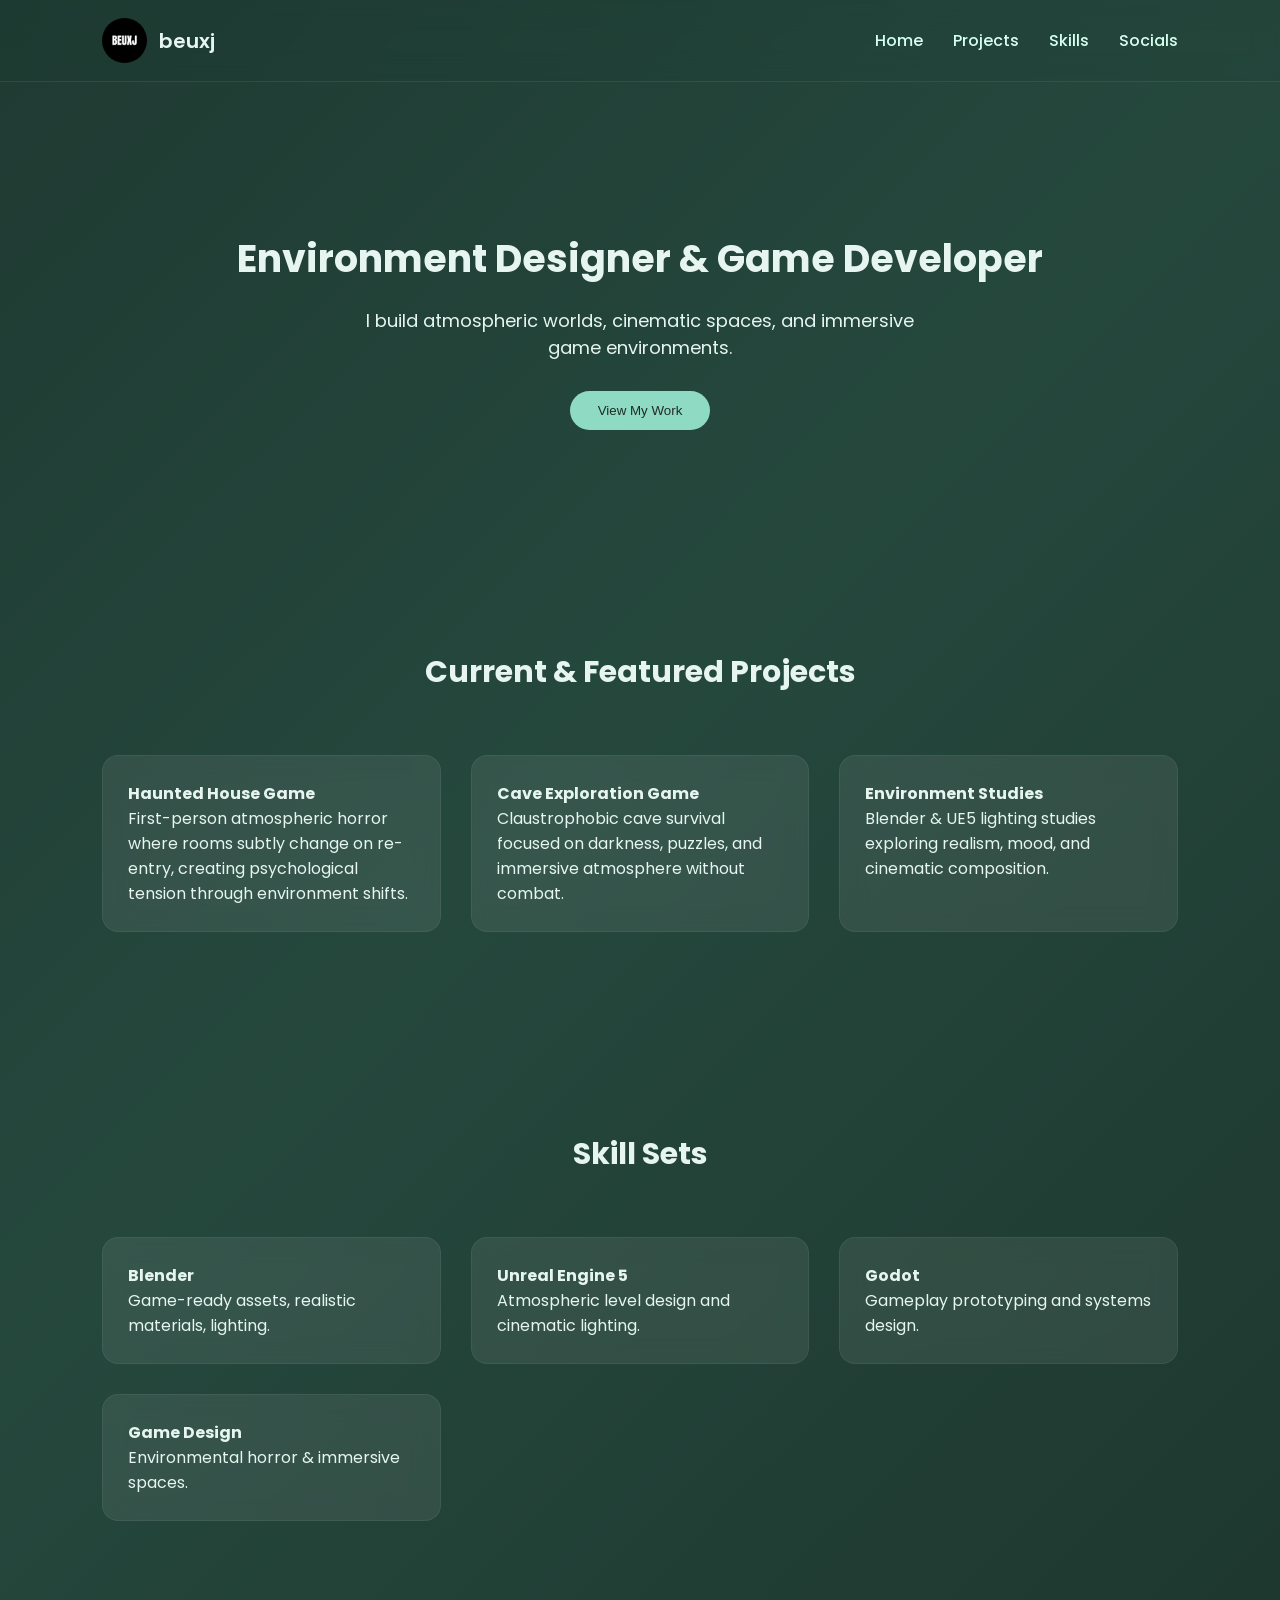
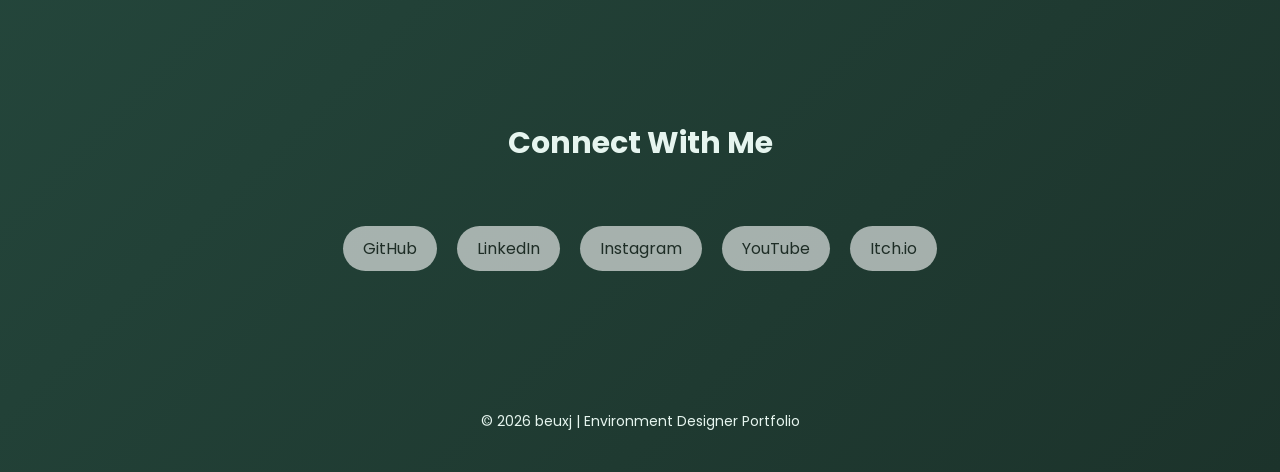
==== index.html @ 35fd32ad "Initial pastel green portfolio" ====
<!DOCTYPE html>
<html lang="en">
<head>
    <meta charset="UTF-8">
    <title>Beuxj | Environment Designer</title>
    <meta name="viewport" content="width=device-width, initial-scale=1.0">

    <!-- Poppins Font -->
    <link href="https://fonts.googleapis.com/css2?family=Poppins:wght@300;400;500;600&display=swap" rel="stylesheet">

    <link rel="stylesheet" href="style.css">
</head>
<body>

<!-- NAVBAR -->
<nav>
    <div class="logo-container">
        <img src="assets\logo\BEUXJ.png" alt="beuxj logo">
        <span class="brand-name">beuxj</span>
    </div>

    <ul>
        <li><a href="#home">Home</a></li>
        <li><a href="#projects">Projects</a></li>
        <li><a href="#skills">Skills</a></li>
        <li><a href="#socials">Socials</a></li>
    </ul>
</nav>

<!-- HERO -->
<section id="home" class="hero">
    <h2>Environment Designer & Game Developer</h2>
    <p>I build atmospheric worlds, cinematic spaces, and immersive game environments.</p>
    <button onclick="scrollToSection('projects')">View My Work</button>
</section>

<!-- PROJECTS -->
<section id="projects" class="projects">
    <h3>Current & Featured Projects</h3>

    <div class="project-grid">
        <div class="project-card">
            <h4>Haunted House Game</h4>
            <p>
                First-person atmospheric horror where rooms subtly change on re-entry,
                creating psychological tension through environment shifts.
            </p>
        </div>

        <div class="project-card">
            <h4>Cave Exploration Game</h4>
            <p>
                Claustrophobic cave survival focused on darkness, puzzles,
                and immersive atmosphere without combat.
            </p>
        </div>

        <div class="project-card">
            <h4>Environment Studies</h4>
            <p>
                Blender & UE5 lighting studies exploring realism,
                mood, and cinematic composition.
            </p>
        </div>
    </div>
</section>

<!-- SKILLS -->
<section id="skills" class="skills">
    <h3>Skill Sets</h3>

    <div class="skill-grid">
        <div class="skill-card">
            <h4>Blender</h4>
            <p>Game-ready assets, realistic materials, lighting.</p>
        </div>

        <div class="skill-card">
            <h4>Unreal Engine 5</h4>
            <p>Atmospheric level design and cinematic lighting.</p>
        </div>

        <div class="skill-card">
            <h4>Godot</h4>
            <p>Gameplay prototyping and systems design.</p>
        </div>

        <div class="skill-card">
            <h4>Game Design</h4>
            <p>Environmental horror & immersive spaces.</p>
        </div>
    </div>
</section>

<!-- SOCIALS -->
<section id="socials" class="social-links">
    <h3>Connect With Me</h3>

    <div class="socials">
        <a href="https://github.com/Beuxj" target="_blank">GitHub</a>
        <a href="https://www.linkedin.com/in/ritvik-paul-022bb6386/" target="_blank">LinkedIn</a>
        <a href="https://www.instagram.com/beuxj.dev" target="_blank">Instagram</a>
        <a href="https://www.youtube.com/@Beuxjcreates" target="_blank">YouTube</a>
        <a href="https://beuxj.itch.io/" target="_blank">Itch.io</a>
    </div>
</section>

<footer>
    © 2026 beuxj | Environment Designer Portfolio
</footer>

<script src="script.js"></script>
</body>
</html>
---- style.css ----
* {
    margin: 0;
    padding: 0;
    box-sizing: border-box;
}

html {
    scroll-behavior: smooth;
}

body {
    font-family: 'Poppins', sans-serif;

    /* Dark pastel green gradient */
    background: linear-gradient(
        135deg,
        #1f3a32 0%,
        #25483d 40%,
        #1c332b 100%
    );

    color: #e6f5ef;
    padding-top: 90px;
}

/* NAVBAR */

nav {
    position: fixed;
    top: 0;
    width: 100%;
    padding: 18px 8%;
    display: flex;
    justify-content: space-between;
    align-items: center;

    background: rgba(25, 60, 50, 0.1);
    backdrop-filter: blur(14px);
    border-bottom: 1px solid rgba(255, 255, 255, 0.08);
}

.logo-container {
    display: flex;
    align-items: center;
    gap: 12px;
}

.logo-container img {
    width: 45px;
    height: 45px;
    border-radius: 50%;
    object-fit: cover;
}

.brand-name {
    font-size: 20px;
    font-weight: 600;
}

nav ul {
    display: flex;
    gap: 30px;
    list-style: none;
}

nav ul li a {
    text-decoration: none;
    color: #d6fff0;
    font-weight: 500;
    transition: 0.3s ease;
}

nav ul li a:hover {
    color: #ffffff;
}

/* HERO */

.hero {
    text-align: center;
    padding: 140px 8% 120px;
}

.hero h2 {
    font-size: 38px;
    margin-bottom: 20px;
}

.hero p {
    max-width: 600px;
    margin: auto;
    font-size: 18px;
    margin-bottom: 30px;
}

.hero button {
    padding: 12px 28px;
    border-radius: 30px;
    border: none;
    background: #8fdac2;
    color: #1e2d26;
    font-weight: 500;
    cursor: pointer;
    transition: 0.3s;
}

.hero button:hover {
    background: #6fcbb0;
}

/* SECTION BASE */

section {
    padding: 100px 8%;
}

section h3 {
    text-align: center;
    margin-bottom: 60px;
    font-size: 30px;
}

/* CARDS */

.project-grid,
.skill-grid {
    display: grid;
    grid-template-columns: repeat(auto-fit, minmax(250px, 1fr));
    gap: 30px;
}

.project-card,
.skill-card {
    background: rgba(255, 255, 255, 0.08);
    padding: 25px;
    border-radius: 16px;
    backdrop-filter: blur(12px);
    transition: 0.3s ease;
    border: 1px solid rgba(255, 255, 255, 0.06);
}

.project-card:hover,
.skill-card:hover {
    transform: translateY(-6px);
    background: rgba(255, 255, 255, 0.12);
}

/* SOCIALS */

.social-links {
    text-align: center;
}

.socials {
    display: flex;
    justify-content: center;
    gap: 20px;
    flex-wrap: wrap;
}

.socials a {
    text-decoration: none;
    padding: 10px 20px;
    border-radius: 30px;
    background: rgba(255, 255, 255, 0.6);
    color: #1e2d26;
    transition: 0.3s;
}

.socials a:hover {
    background: #8fdac2;
}

/* FOOTER */

footer {
    text-align: center;
    padding: 40px;
    font-size: 14px;
}
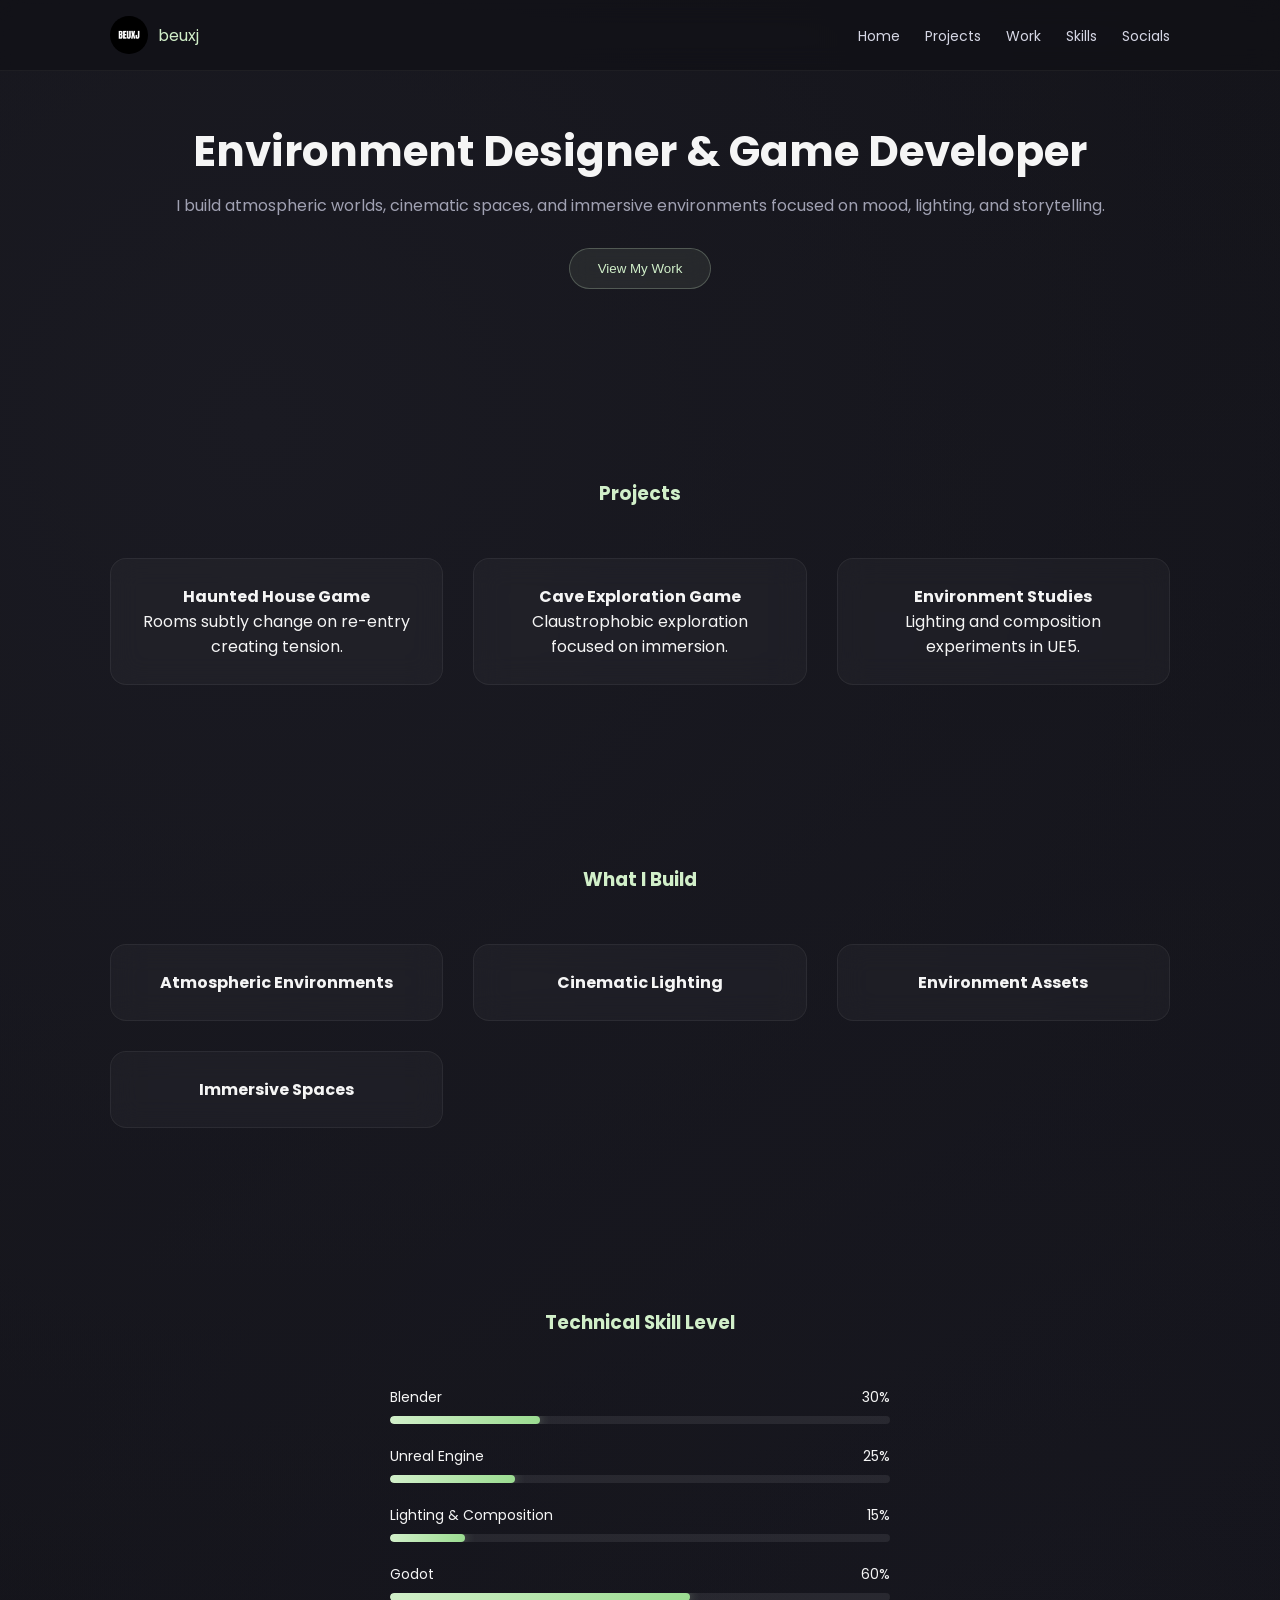
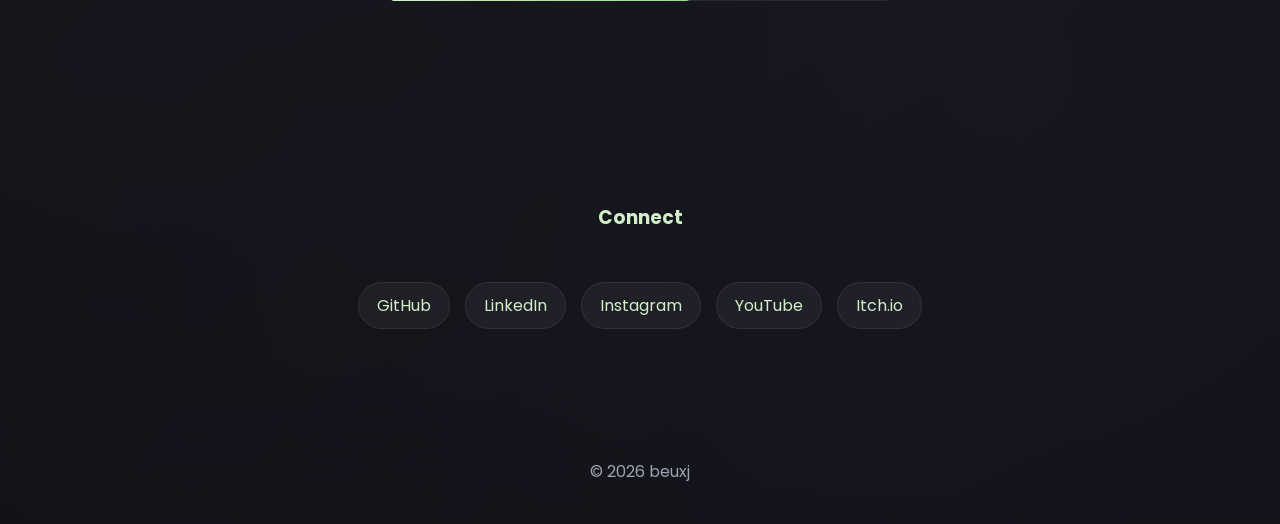
==== commit e5758112: "fixed layout in website" ====
--- a/index.html
+++ b/index.html
@@ -1,112 +1,156 @@
 <!DOCTYPE html>
 <html lang="en">
 <head>
-    <meta charset="UTF-8">
-    <title>Beuxj | Environment Designer</title>
-    <meta name="viewport" content="width=device-width, initial-scale=1.0">
+<meta charset="UTF-8">
+<meta name="viewport" content="width=device-width, initial-scale=1.0">
+<title>Beuxj | Environment Designer</title>
 
-    <!-- Poppins Font -->
-    <link href="https://fonts.googleapis.com/css2?family=Poppins:wght@300;400;500;600&display=swap" rel="stylesheet">
+<link href="https://fonts.googleapis.com/css2?family=Poppins:wght@300;400;500;600&display=swap" rel="stylesheet">
+<link rel="stylesheet" href="style.css">
+</head>
 
-    <link rel="stylesheet" href="style.css">
-</head>
 <body>
 
 <!-- NAVBAR -->
-<nav>
-    <div class="logo-container">
-        <img src="assets\logo\BEUXJ.png" alt="beuxj logo">
-        <span class="brand-name">beuxj</span>
+<nav class="navbar">
+    <div class="container nav-container">
+
+        <div class="logo-container">
+            <img src="assets/logo/BEUXJ.png" alt="logo">
+            <span class="brand-name">beuxj</span>
+        </div>
+
+        <ul class="nav-links">
+            <li><a href="#home">Home</a></li>
+            <li><a href="#projects">Projects</a></li>
+            <li><a href="#what">Work</a></li>
+            <li><a href="#skills">Skills</a></li>
+            <li><a href="#socials">Socials</a></li>
+        </ul>
+
     </div>
-
-    <ul>
-        <li><a href="#home">Home</a></li>
-        <li><a href="#projects">Projects</a></li>
-        <li><a href="#skills">Skills</a></li>
-        <li><a href="#socials">Socials</a></li>
-    </ul>
 </nav>
 
 <!-- HERO -->
 <section id="home" class="hero">
-    <h2>Environment Designer & Game Developer</h2>
-    <p>I build atmospheric worlds, cinematic spaces, and immersive game environments.</p>
-    <button onclick="scrollToSection('projects')">View My Work</button>
+    <div class="container">
+        <h2>Environment Designer & Game Developer</h2>
+        <p>
+            I build atmospheric worlds, cinematic spaces, and immersive environments
+            focused on mood, lighting, and storytelling.
+        </p>
+        <button onclick="document.getElementById('projects').scrollIntoView({ behavior: 'smooth' })">
+            View My Work
+        </button>
+    </div>
 </section>
 
 <!-- PROJECTS -->
-<section id="projects" class="projects">
-    <h3>Current & Featured Projects</h3>
+<section id="projects" class="reveal">
+    <div class="container">
+        <h3>Projects</h3>
 
-    <div class="project-grid">
-        <div class="project-card">
-            <h4>Haunted House Game</h4>
-            <p>
-                First-person atmospheric horror where rooms subtly change on re-entry,
-                creating psychological tension through environment shifts.
-            </p>
+        <div class="project-grid">
+            <div class="project-card">
+                <h4>Haunted House Game</h4>
+                <p>Rooms subtly change on re-entry creating tension.</p>
+            </div>
+
+            <div class="project-card">
+                <h4>Cave Exploration Game</h4>
+                <p>Claustrophobic exploration focused on immersion.</p>
+            </div>
+
+            <div class="project-card">
+                <h4>Environment Studies</h4>
+                <p>Lighting and composition experiments in UE5.</p>
+            </div>
         </div>
+    </div>
+</section>
 
-        <div class="project-card">
-            <h4>Cave Exploration Game</h4>
-            <p>
-                Claustrophobic cave survival focused on darkness, puzzles,
-                and immersive atmosphere without combat.
-            </p>
-        </div>
+<!-- WHAT I BUILD -->
+<section id="what" class="reveal">
+    <div class="container">
+        <h3>What I Build</h3>
 
-        <div class="project-card">
-            <h4>Environment Studies</h4>
-            <p>
-                Blender & UE5 lighting studies exploring realism,
-                mood, and cinematic composition.
-            </p>
+        <div class="what-grid">
+            <div class="what-card"><h4>Atmospheric Environments</h4></div>
+            <div class="what-card"><h4>Cinematic Lighting</h4></div>
+            <div class="what-card"><h4>Environment Assets</h4></div>
+            <div class="what-card"><h4>Immersive Spaces</h4></div>
         </div>
     </div>
 </section>
 
 <!-- SKILLS -->
-<section id="skills" class="skills">
-    <h3>Skill Sets</h3>
+<section id="skills" class="reveal">
+    <div class="container">
+        <h3>Technical Skill Level</h3>
 
-    <div class="skill-grid">
-        <div class="skill-card">
-            <h4>Blender</h4>
-            <p>Game-ready assets, realistic materials, lighting.</p>
-        </div>
+        <div class="skill-bars">
 
-        <div class="skill-card">
-            <h4>Unreal Engine 5</h4>
-            <p>Atmospheric level design and cinematic lighting.</p>
-        </div>
+            <div class="skill">
+                <div class="skill-header">
+                    <span>Blender</span>
+                    <span>30%</span>
+                </div>
+                <div class="bar">
+                    <div class="progress" data-width="30%"></div>
+                </div>
+            </div>
 
-        <div class="skill-card">
-            <h4>Godot</h4>
-            <p>Gameplay prototyping and systems design.</p>
-        </div>
+            <div class="skill">
+                <div class="skill-header">
+                    <span>Unreal Engine</span>
+                    <span>25%</span>
+                </div>
+                <div class="bar">
+                    <div class="progress" data-width="25%"></div>
+                </div>
+            </div>
 
-        <div class="skill-card">
-            <h4>Game Design</h4>
-            <p>Environmental horror & immersive spaces.</p>
+            <div class="skill">
+                <div class="skill-header">
+                    <span>Lighting & Composition</span>
+                    <span>15%</span>
+                </div>
+                <div class="bar">
+                    <div class="progress" data-width="15%"></div>
+                </div>
+            </div>
+
+            <div class="skill">
+                <div class="skill-header">
+                    <span>Godot</span>
+                    <span>60%</span>
+                </div>
+                <div class="bar">
+                    <div class="progress" data-width="60%"></div>
+                </div>
+            </div>
+
         </div>
     </div>
 </section>
 
 <!-- SOCIALS -->
-<section id="socials" class="social-links">
-    <h3>Connect With Me</h3>
+<section id="socials" class="reveal">
+    <div class="container">
+        <h3>Connect</h3>
 
-    <div class="socials">
-        <a href="https://github.com/Beuxj" target="_blank">GitHub</a>
-        <a href="https://www.linkedin.com/in/ritvik-paul-022bb6386/" target="_blank">LinkedIn</a>
-        <a href="https://www.instagram.com/beuxj.dev" target="_blank">Instagram</a>
-        <a href="https://www.youtube.com/@Beuxjcreates" target="_blank">YouTube</a>
-        <a href="https://beuxj.itch.io/" target="_blank">Itch.io</a>
+        <div class="socials">
+            <a href="https://github.com/Beuxj" target="_blank">GitHub</a>
+            <a href="https://www.linkedin.com/in/ritvik-paul-022bb6386/" target="_blank">LinkedIn</a>
+            <a href="https://www.instagram.com/beuxj.dev" target="_blank">Instagram</a>
+            <a href="https://www.youtube.com/@Beuxjcreates" target="_blank">YouTube</a>
+            <a href="https://beuxj.itch.io/" target="_blank">Itch.io</a>
+        </div>
     </div>
 </section>
 
 <footer>
-    © 2026 beuxj | Environment Designer Portfolio
+    © 2026 beuxj
 </footer>
 
 <script src="script.js"></script>
--- a/style.css
+++ b/style.css
@@ -1,180 +1,270 @@
+:root {
+    --bg: #101014;
+    --accent: #d1efc9;
+    --text: #f5f5f5;
+    --muted: #a0a1b2;
+}
+
+/* RESET */
 * {
     margin: 0;
     padding: 0;
     box-sizing: border-box;
 }
 
-html {
-    scroll-behavior: smooth;
-}
-
+/* BODY */
 body {
     font-family: 'Poppins', sans-serif;
-
-    /* Dark pastel green gradient */
-    background: linear-gradient(
-        135deg,
-        #1f3a32 0%,
-        #25483d 40%,
-        #1c332b 100%
-    );
-
-    color: #e6f5ef;
-    padding-top: 90px;
+    background: radial-gradient(circle at 20% 20%, #1a1a22, transparent),
+                radial-gradient(circle at 80% 80%, #15151d, transparent),
+                linear-gradient(135deg, #101014, #0c0c11);
+    color: var(--text);
+}
+
+/* CONTAINER */
+.container {
+    max-width: 1100px;
+    margin: auto;
+    padding: 0 20px;
 }
 
 /* NAVBAR */
-
-nav {
+.navbar {
     position: fixed;
+    width: 100%;
     top: 0;
-    width: 100%;
-    padding: 18px 8%;
+    background: rgba(16,16,20,0.6);
+    backdrop-filter: blur(12px);
+    border-bottom: 1px solid rgba(255,255,255,0.05);
+    z-index: 1000;
+}
+
+.nav-container {
     display: flex;
     justify-content: space-between;
     align-items: center;
-
-    background: rgba(25, 60, 50, 0.1);
-    backdrop-filter: blur(14px);
-    border-bottom: 1px solid rgba(255, 255, 255, 0.08);
+    height: 70px;
 }
 
 .logo-container {
     display: flex;
     align-items: center;
-    gap: 12px;
+    gap: 10px;
 }
 
 .logo-container img {
-    width: 45px;
-    height: 45px;
+    width: 38px;
     border-radius: 50%;
-    object-fit: cover;
 }
 
 .brand-name {
-    font-size: 20px;
-    font-weight: 600;
-}
-
-nav ul {
-    display: flex;
-    gap: 30px;
+    color: var(--accent);
+}
+
+/* NAV LINKS */
+.nav-links {
+    display: flex;
+    gap: 25px;
     list-style: none;
 }
 
-nav ul li a {
+.nav-links a {
+    color: #d6d7e5;
     text-decoration: none;
-    color: #d6fff0;
-    font-weight: 500;
-    transition: 0.3s ease;
-}
-
-nav ul li a:hover {
-    color: #ffffff;
+    font-size: 14px;
+    transition: 0.3s;
+}
+
+.nav-links a:hover {
+    color: var(--accent);
 }
 
 /* HERO */
-
 .hero {
-    text-align: center;
-    padding: 140px 8% 120px;
+    padding-top: 120px;
+    padding-bottom: 100px;
+    text-align: center;
 }
 
 .hero h2 {
-    font-size: 38px;
-    margin-bottom: 20px;
+    font-size: 42px;
 }
 
 .hero p {
-    max-width: 600px;
-    margin: auto;
-    font-size: 18px;
-    margin-bottom: 30px;
-}
-
+    color: var(--muted);
+    margin-top: 10px;
+}
+
+/* BUTTON */
 .hero button {
+    margin-top: 30px;
     padding: 12px 28px;
     border-radius: 30px;
-    border: none;
-    background: #8fdac2;
-    color: #1e2d26;
+
+    background: rgba(209, 239, 201, 0.08);
+    border: 1px solid rgba(209, 239, 201, 0.25);
+
+    color: var(--accent);
     font-weight: 500;
     cursor: pointer;
+
+    backdrop-filter: blur(10px);
+    transition: 0.3s ease;
+}
+
+.hero button:hover {
+    background: rgba(209, 239, 201, 0.2);
+    box-shadow: 0 0 20px rgba(209,239,201,0.2);
+    transform: translateY(-2px);
+}
+
+/* SECTIONS */
+section {
+    padding: 90px 0;
+    scroll-margin-top: 80px;
+}
+
+h3 {
+    text-align: center;
+    margin-bottom: 50px;
+    color: var(--accent);
+}
+
+/* GRID */
+.project-grid,
+.what-grid {
+    display: grid;
+    grid-template-columns: repeat(auto-fit, minmax(260px, 1fr));
+    gap: 30px;
+}
+
+/* 🔥 GLASS CARDS (FIXED + ENHANCED) */
+.project-card,
+.what-card {
+    position: relative; /* FIXED */
+    text-align: center;
+
+    background: rgba(255,255,255,0.03);
+    border-radius: 16px;
+    padding: 25px;
+
+    backdrop-filter: blur(14px);
+    border: 1px solid rgba(255,255,255,0.06);
+
+    transition: all 0.3s ease;
+}
+
+/* Glow overlay */
+.project-card::before,
+.what-card::before {
+    content: "";
+    position: absolute;
+    inset: 0;
+    border-radius: 16px;
+    background: radial-gradient(circle at top, rgba(209,239,201,0.15), transparent 70%);
+    opacity: 0;
     transition: 0.3s;
 }
 
-.hero button:hover {
-    background: #6fcbb0;
-}
-
-/* SECTION BASE */
-
-section {
-    padding: 100px 8%;
-}
-
-section h3 {
-    text-align: center;
-    margin-bottom: 60px;
-    font-size: 30px;
-}
-
-/* CARDS */
-
-.project-grid,
-.skill-grid {
-    display: grid;
-    grid-template-columns: repeat(auto-fit, minmax(250px, 1fr));
-    gap: 30px;
-}
-
-.project-card,
-.skill-card {
-    background: rgba(255, 255, 255, 0.08);
-    padding: 25px;
-    border-radius: 16px;
-    backdrop-filter: blur(12px);
-    transition: 0.3s ease;
-    border: 1px solid rgba(255, 255, 255, 0.06);
-}
-
+/* Hover */
 .project-card:hover,
-.skill-card:hover {
-    transform: translateY(-6px);
-    background: rgba(255, 255, 255, 0.12);
+.what-card:hover {
+    transform: translateY(-8px) scale(1.02);
+    border-color: rgba(209,239,201,0.25);
+    box-shadow: 0 15px 40px rgba(0,0,0,0.4);
+}
+
+.project-card:hover::before,
+.what-card:hover::before {
+    opacity: 1;
+}
+
+/* SKILLS */
+.skill-bars {
+    max-width: 500px;
+    margin: auto;
+}
+
+.skill {
+    margin-bottom: 22px;
+}
+
+.skill-header {
+    display: flex;
+    justify-content: space-between;
+    font-size: 14px;
+}
+
+.bar {
+    height: 8px;
+    background: rgba(255,255,255,0.08);
+    border-radius: 10px;
+    margin-top: 8px;
+    overflow: hidden;
+}
+
+.progress {
+    width: 0;
+    height: 100%;
+    background: linear-gradient(90deg, #d1efc9, #9bdc91);
+    border-radius: 10px;
+    transition: width 1.2s ease;
+    box-shadow: 0 0 12px rgba(209,239,201,0.4);
 }
 
 /* SOCIALS */
-
-.social-links {
-    text-align: center;
-}
-
 .socials {
     display: flex;
     justify-content: center;
-    gap: 20px;
+    gap: 15px;
     flex-wrap: wrap;
 }
 
 .socials a {
+    padding: 10px 18px;
+    border-radius: 25px;
+
+    background: rgba(255,255,255,0.05);
+    backdrop-filter: blur(10px);
+    border: 1px solid rgba(255,255,255,0.08);
+
+    color: var(--accent);
     text-decoration: none;
-    padding: 10px 20px;
-    border-radius: 30px;
-    background: rgba(255, 255, 255, 0.6);
-    color: #1e2d26;
+
     transition: 0.3s;
 }
 
 .socials a:hover {
-    background: #8fdac2;
+    background: rgba(209,239,201,0.15);
+    box-shadow: 0 0 15px rgba(209,239,201,0.2);
 }
 
 /* FOOTER */
-
 footer {
     text-align: center;
     padding: 40px;
-    font-size: 14px;
-}
+    color: var(--muted);
+}
+
+/* ANIMATIONS (RESTORED) */
+.reveal {
+    opacity: 0;
+    transform: translateY(30px);
+    transition: 0.8s ease;
+}
+
+.reveal.active {
+    opacity: 1;
+    transform: translateY(0);
+}
+
+/* MOBILE */
+@media(max-width:768px){
+    .nav-links {
+        display: none;
+    }
+
+    .hero h2 {
+        font-size: 30px;
+    }
+}
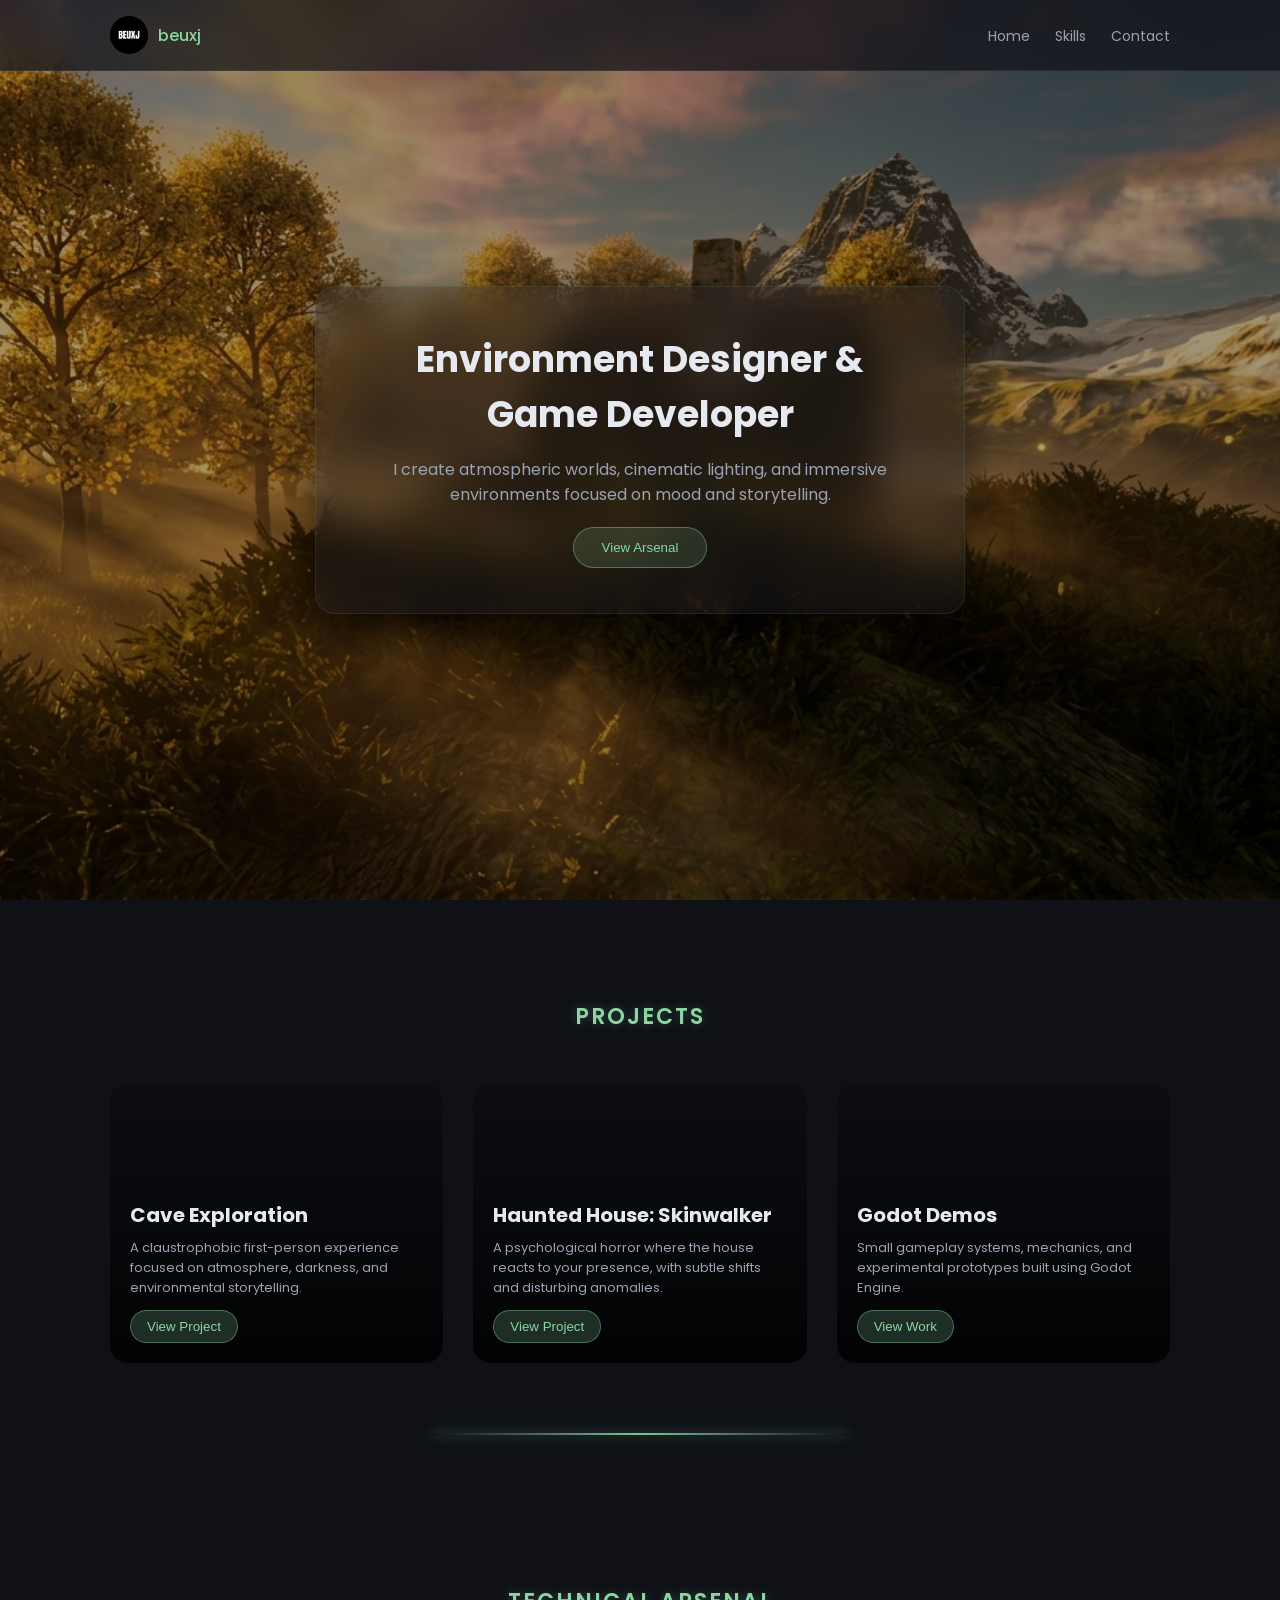
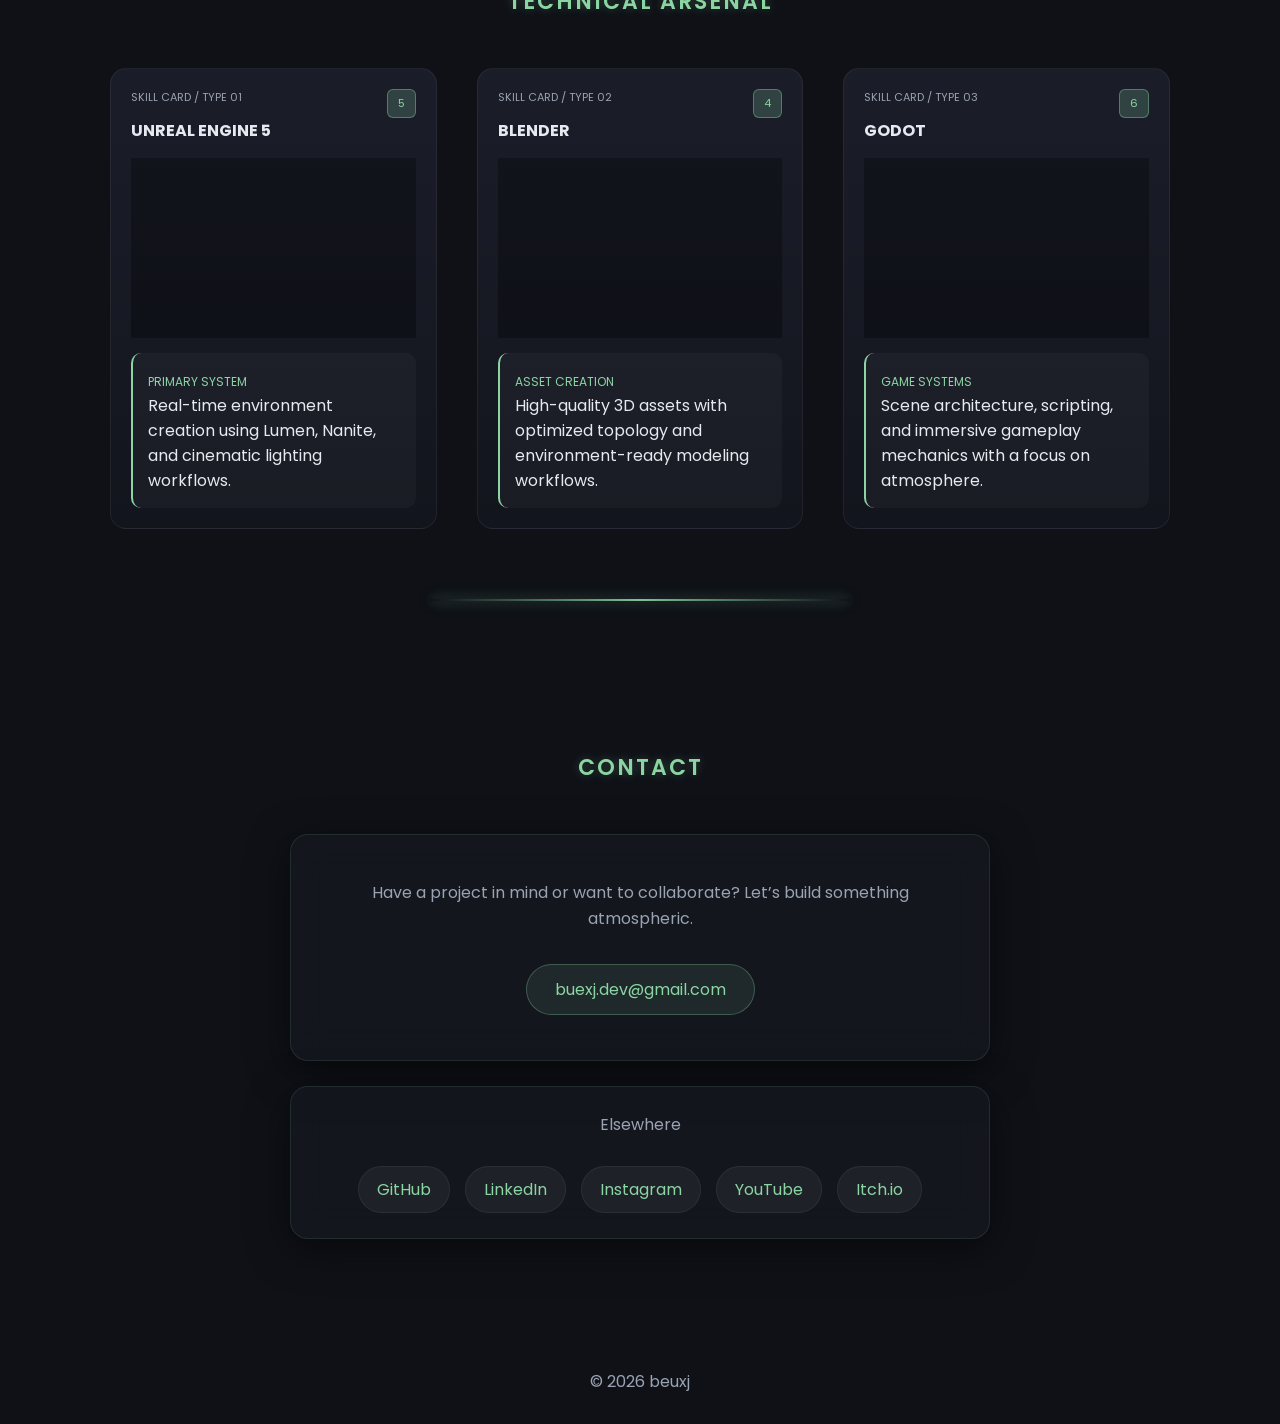
==== commit ff681a36: "added hero bg . massively improved the ui and animations . add skill cards . change the fonts to upp" ====
--- a/index.html
+++ b/index.html
@@ -3,156 +3,239 @@
 <head>
 <meta charset="UTF-8">
 <meta name="viewport" content="width=device-width, initial-scale=1.0">
+
 <title>Beuxj | Environment Designer</title>
 
+<!-- Google Font -->
 <link href="https://fonts.googleapis.com/css2?family=Poppins:wght@300;400;500;600&display=swap" rel="stylesheet">
+
+<!-- Main CSS -->
 <link rel="stylesheet" href="style.css">
 </head>
 
 <body>
 
-<!-- NAVBAR -->
+<!-- ================= NAVBAR ================= -->
 <nav class="navbar">
     <div class="container nav-container">
 
+        <!-- Logo + Brand -->
         <div class="logo-container">
             <img src="assets/logo/BEUXJ.png" alt="logo">
             <span class="brand-name">beuxj</span>
         </div>
 
+        <!-- Navigation Links -->
         <ul class="nav-links">
             <li><a href="#home">Home</a></li>
-            <li><a href="#projects">Projects</a></li>
-            <li><a href="#what">Work</a></li>
             <li><a href="#skills">Skills</a></li>
-            <li><a href="#socials">Socials</a></li>
+            <li><a href="#contact">Contact</a></li>
         </ul>
 
     </div>
 </nav>
 
-<!-- HERO -->
+<!-- ================= HERO SECTION ================= -->
 <section id="home" class="hero">
+
+    <!-- Overlay (for centering content) -->
+    <div class="hero-overlay">
+
+        <!-- Glass Content Box -->
+        <div class="hero-box">
+            <h1>Environment Designer & Game Developer</h1>
+            <p>
+                I create atmospheric worlds, cinematic lighting,
+                and immersive environments focused on mood and storytelling.
+            </p>
+
+            <button onclick="scrollToSection('skills')">
+                View Arsenal
+            </button>
+        </div>
+
+    </div>
+
+</section>
+
+<!-- ================= PROJECTS ================= -->
+
+<section id="projects" class="reveal divider">
     <div class="container">
-        <h2>Environment Designer & Game Developer</h2>
-        <p>
-            I build atmospheric worlds, cinematic spaces, and immersive environments
-            focused on mood, lighting, and storytelling.
-        </p>
-        <button onclick="document.getElementById('projects').scrollIntoView({ behavior: 'smooth' })">
-            View My Work
-        </button>
-    </div>
-</section>
-
-<!-- PROJECTS -->
-<section id="projects" class="reveal">
+
+        <h3>Projects</h3>
+
+        <div class="projects-grid">
+
+            <!-- ================= CAVE GAME ================= -->
+            <div class="project-card cave">
+                <div class="project-overlay">
+                    <h4>Cave Exploration</h4>
+                    <p>
+                        A claustrophobic first-person experience focused on
+                        atmosphere, darkness, and environmental storytelling.
+                    </p>
+                    <button>View Project</button>
+                </div>
+            </div>
+
+            <!-- ================= HAUNTED HOUSE ================= -->
+            <div class="project-card haunted">
+                <div class="project-overlay">
+                    <h4>Haunted House: Skinwalker</h4>
+                    <p>
+                        A psychological horror where the house reacts to your
+                        presence, with subtle shifts and disturbing anomalies.
+                    </p>
+                    <button>View Project</button>
+                </div>
+            </div>
+
+            <!-- ================= GODOT DEMOS ================= -->
+            <div class="project-card godot-demo">
+                <div class="project-overlay">
+                    <h4>Godot Demos</h4>
+                    <p>
+                        Small gameplay systems, mechanics, and experimental
+                        prototypes built using Godot Engine.
+                    </p>
+                    <button>View Work</button>
+                </div>
+            </div>
+
+        </div>
+    </div>
+</section>
+
+<!-- ================= SKILL CARDS ================= -->
+<section id="skills" class="reveal divider">
     <div class="container">
-        <h3>Projects</h3>
-
-        <div class="project-grid">
-            <div class="project-card">
-                <h4>Haunted House Game</h4>
-                <p>Rooms subtly change on re-entry creating tension.</p>
-            </div>
-
-            <div class="project-card">
-                <h4>Cave Exploration Game</h4>
-                <p>Claustrophobic exploration focused on immersion.</p>
-            </div>
-
-            <div class="project-card">
-                <h4>Environment Studies</h4>
-                <p>Lighting and composition experiments in UE5.</p>
-            </div>
-        </div>
-    </div>
-</section>
-
-<!-- WHAT I BUILD -->
-<section id="what" class="reveal">
+
+        <h3>Technical Arsenal</h3>
+
+        <div class="skills-grid">
+
+            <!-- CARD 1 -->
+            <div class="skill-card">
+
+                <div class="card-header">
+                    <span>SKILL CARD / TYPE 01</span>
+                    <div class="level">5</div>
+                </div>
+
+                <h4>UNREAL ENGINE 5</h4>
+
+                <!-- IMAGE -->
+                <div class="card-image ue5"></div>
+
+                <div class="card-desc">
+                    <span class="tag">PRIMARY SYSTEM</span>
+                    <p>
+                        Real-time environment creation using Lumen,
+                        Nanite, and cinematic lighting workflows.
+                    </p>
+                </div>
+
+            </div>
+
+            <!-- CARD 2 -->
+            <div class="skill-card">
+
+                <div class="card-header">
+                    <span>SKILL CARD / TYPE 02</span>
+                    <div class="level">4</div>
+                </div>
+
+                <h4>BLENDER</h4>
+
+                <div class="card-image blender"></div>
+
+                <div class="card-desc">
+                    <span class="tag">ASSET CREATION</span>
+                    <p>
+                        High-quality 3D assets with optimized topology
+                        and environment-ready modeling workflows.
+                    </p>
+                </div>
+
+            </div>
+
+            <!-- CARD 3 -->
+            <div class="skill-card">
+
+                <div class="card-header">
+                    <span>SKILL CARD / TYPE 03</span>
+                    <div class="level">6</div>
+                </div>
+
+                <h4>GODOT</h4>
+
+                <div class="card-image godot"></div>
+
+                <div class="card-desc">
+                    <span class="tag">GAME SYSTEMS</span>
+                    <p>
+                        Scene architecture, scripting, and immersive
+                        gameplay mechanics with a focus on atmosphere.
+                    </p>
+                </div>
+
+            </div>
+
+        </div>
+    </div>
+</section>
+
+<!-- ================= CONTACT ================= -->
+<section id="contact" class="reveal">
     <div class="container">
-        <h3>What I Build</h3>
-
-        <div class="what-grid">
-            <div class="what-card"><h4>Atmospheric Environments</h4></div>
-            <div class="what-card"><h4>Cinematic Lighting</h4></div>
-            <div class="what-card"><h4>Environment Assets</h4></div>
-            <div class="what-card"><h4>Immersive Spaces</h4></div>
-        </div>
-    </div>
-</section>
-
-<!-- SKILLS -->
-<section id="skills" class="reveal">
-    <div class="container">
-        <h3>Technical Skill Level</h3>
-
-        <div class="skill-bars">
-
-            <div class="skill">
-                <div class="skill-header">
-                    <span>Blender</span>
-                    <span>30%</span>
-                </div>
-                <div class="bar">
-                    <div class="progress" data-width="30%"></div>
-                </div>
-            </div>
-
-            <div class="skill">
-                <div class="skill-header">
-                    <span>Unreal Engine</span>
-                    <span>25%</span>
-                </div>
-                <div class="bar">
-                    <div class="progress" data-width="25%"></div>
-                </div>
-            </div>
-
-            <div class="skill">
-                <div class="skill-header">
-                    <span>Lighting & Composition</span>
-                    <span>15%</span>
-                </div>
-                <div class="bar">
-                    <div class="progress" data-width="15%"></div>
-                </div>
-            </div>
-
-            <div class="skill">
-                <div class="skill-header">
-                    <span>Godot</span>
-                    <span>60%</span>
-                </div>
-                <div class="bar">
-                    <div class="progress" data-width="60%"></div>
-                </div>
-            </div>
-
-        </div>
-    </div>
-</section>
-
-<!-- SOCIALS -->
-<section id="socials" class="reveal">
-    <div class="container">
-        <h3>Connect</h3>
-
-        <div class="socials">
-            <a href="https://github.com/Beuxj" target="_blank">GitHub</a>
-            <a href="https://www.linkedin.com/in/ritvik-paul-022bb6386/" target="_blank">LinkedIn</a>
-            <a href="https://www.instagram.com/beuxj.dev" target="_blank">Instagram</a>
-            <a href="https://www.youtube.com/@Beuxjcreates" target="_blank">YouTube</a>
-            <a href="https://beuxj.itch.io/" target="_blank">Itch.io</a>
-        </div>
-    </div>
-</section>
-
+
+        <h3>Contact</h3>
+
+        <!-- MAIN CONTACT BOX -->
+        <div class="contact-wrapper">
+
+            <!-- ================= EMAIL BOX (PRIMARY) ================= -->
+            <div class="contact-box primary">
+
+                <p>
+                    Have a project in mind or want to collaborate?
+                    Let’s build something atmospheric.
+                </p>
+
+                <a href="mailto:buexj.dev@gmail.com" class="email-btn">
+                    buexj.dev@gmail.com
+                </a>
+
+            </div>
+
+            <!-- ================= SOCIALS BOX (SECONDARY) ================= -->
+            <div class="contact-box secondary">
+
+                <p class="social-title">Elsewhere</p>
+
+                <div class="social-links">
+                   <a href="https://github.com/Beuxj" target="_blank">GitHub</a>
+                   <a href="https://www.linkedin.com/in/ritvik-paul-022bb6386/" target="_blank">LinkedIn</a>
+                   <a href="https://www.instagram.com/beuxj.dev" target="_blank">Instagram</a>
+                   <a href="https://www.youtube.com/@Beuxjcreates" target="_blank">YouTube</a>
+                   <a href="https://beuxj.itch.io/" target="_blank">Itch.io</a>
+                </div>
+
+            </div>
+
+        </div>
+
+    </div>
+</section>
+
+<!-- ================= FOOTER ================= -->
 <footer>
     © 2026 beuxj
 </footer>
 
+<!-- JS -->
 <script src="script.js"></script>
+
 </body>
 </html>
--- a/style.css
+++ b/style.css
@@ -1,41 +1,53 @@
+/* ================= ROOT THEME ================= */
 :root {
-    --bg: #101014;
-    --accent: #d1efc9;
-    --text: #f5f5f5;
-    --muted: #a0a1b2;
-}
-
-/* RESET */
+    --bg: #0f1117;
+    --card: #1c1f2a;
+
+    --accent: #8bd5a3;
+    --accent-strong: #6ee7a0;
+
+    --text: #e6e9ef;
+    --muted: #9aa3b2;
+
+    --border: rgba(255,255,255,0.06);
+}
+
+/* ================= RESET ================= */
 * {
     margin: 0;
     padding: 0;
     box-sizing: border-box;
 }
 
-/* BODY */
+img {
+    max-width: 100%;
+    display: block;
+}
+
+/* ================= BODY ================= */
 body {
     font-family: 'Poppins', sans-serif;
-    background: radial-gradient(circle at 20% 20%, #1a1a22, transparent),
-                radial-gradient(circle at 80% 80%, #15151d, transparent),
-                linear-gradient(135deg, #101014, #0c0c11);
+    background: var(--bg);
     color: var(--text);
 }
 
-/* CONTAINER */
+/* ================= CONTAINER ================= */
 .container {
     max-width: 1100px;
     margin: auto;
     padding: 0 20px;
 }
 
-/* NAVBAR */
+/* ================= NAVBAR ================= */
 .navbar {
     position: fixed;
+    top: 0;
     width: 100%;
-    top: 0;
-    background: rgba(16,16,20,0.6);
+
+    background: rgba(15,17,23,0.7);
     backdrop-filter: blur(12px);
-    border-bottom: 1px solid rgba(255,255,255,0.05);
+
+    border-bottom: 1px solid var(--border);
     z-index: 1000;
 }
 
@@ -46,6 +58,7 @@
     height: 70px;
 }
 
+/* Logo */
 .logo-container {
     display: flex;
     align-items: center;
@@ -54,23 +67,26 @@
 
 .logo-container img {
     width: 38px;
+    height: 38px;
+    object-fit: cover;
     border-radius: 50%;
 }
 
 .brand-name {
     color: var(--accent);
-}
-
-/* NAV LINKS */
+    font-weight: 500;
+}
+
+/* Nav links */
 .nav-links {
+    list-style: none;
     display: flex;
     gap: 25px;
-    list-style: none;
 }
 
 .nav-links a {
-    color: #d6d7e5;
     text-decoration: none;
+    color: var(--muted);
     font-size: 14px;
     transition: 0.3s;
 }
@@ -79,154 +95,341 @@
     color: var(--accent);
 }
 
-/* HERO */
+/* ================= HERO ================= */
 .hero {
-    padding-top: 120px;
-    padding-bottom: 100px;
+    height: 100vh;
+    background: url("assets/logo/hero_image.png") center/cover no-repeat;
+    position: relative;
+}
+
+/* Overlay */
+.hero-overlay {
+    position: absolute;
+    inset: 0;
+
+    display: flex;
+    justify-content: center;
+    align-items: center;
+
+    background: rgba(0,0,0,0.35);
+}
+
+/* Glass box */
+.hero-box {
+    max-width: 650px;
+    padding: 45px;
     text-align: center;
-}
-
-.hero h2 {
-    font-size: 42px;
-}
-
-.hero p {
+
+    background: rgba(28,31,42,0.35);
+    backdrop-filter: blur(18px);
+
+    border-radius: 20px;
+    border: 1px solid rgba(139,213,163,0.1);
+
+    box-shadow: 0 10px 40px rgba(0,0,0,0.6);
+}
+
+.hero-box h1 {
+    font-size: 36px;
+    margin-bottom: 15px;
+}
+
+.hero-box p {
     color: var(--muted);
-    margin-top: 10px;
-}
-
-/* BUTTON */
-.hero button {
-    margin-top: 30px;
+    margin-bottom: 20px;
+}
+
+/* Button */
+.hero-box button {
     padding: 12px 28px;
     border-radius: 30px;
 
-    background: rgba(209, 239, 201, 0.08);
-    border: 1px solid rgba(209, 239, 201, 0.25);
-
-    color: var(--accent);
-    font-weight: 500;
+    background: rgba(139,213,163,0.15);
+    border: 1px solid rgba(139,213,163,0.4);
+
+    color: var(--accent);
     cursor: pointer;
 
-    backdrop-filter: blur(10px);
-    transition: 0.3s ease;
-}
-
-.hero button:hover {
-    background: rgba(209, 239, 201, 0.2);
-    box-shadow: 0 0 20px rgba(209,239,201,0.2);
-    transform: translateY(-2px);
-}
-
-/* SECTIONS */
+    transition: 0.3s;
+}
+
+.hero-box button:hover {
+    background: rgba(139,213,163,0.3);
+}
+
+/* ================= SECTION ================= */
 section {
-    padding: 90px 0;
-    scroll-margin-top: 80px;
+    padding: 100px 0;
 }
 
 h3 {
     text-align: center;
     margin-bottom: 50px;
-    color: var(--accent);
-}
-
-/* GRID */
-.project-grid,
-.what-grid {
+    text-shadow: 0 0 10px rgba(139,213,163,0.3);
+
+    color: var(--accent);
+
+    font-size: 22px;
+    font-weight: 600;
+
+    letter-spacing: 2px;
+    text-transform: uppercase; /* 🔥 THIS IS KEY */
+}
+
+/* ================= PROJECTS ================= */
+.projects-grid {
     display: grid;
-    grid-template-columns: repeat(auto-fit, minmax(260px, 1fr));
+    grid-template-columns: repeat(auto-fit, minmax(280px, 1fr));
     gap: 30px;
 }
 
-/* 🔥 GLASS CARDS (FIXED + ENHANCED) */
-.project-card,
-.what-card {
-    position: relative; /* FIXED */
-    text-align: center;
-
-    background: rgba(255,255,255,0.03);
-    border-radius: 16px;
-    padding: 25px;
-
-    backdrop-filter: blur(14px);
-    border: 1px solid rgba(255,255,255,0.06);
-
-    transition: all 0.3s ease;
-}
-
-/* Glow overlay */
-.project-card::before,
-.what-card::before {
+.project-card {
+    position: relative;
+    height: 280px;
+
+    border-radius: 18px;
+    overflow: hidden;
+
+    background-size: cover;
+    background-position: center;
+
+    transition: 0.4s;
+}
+
+.project-card:hover {
+    transform: translateY(-10px) scale(1.02);
+}
+
+/* Overlay */
+.project-card::before {
     content: "";
     position: absolute;
     inset: 0;
+
+    background: linear-gradient(
+        to top,
+        rgba(0,0,0,0.85),
+        rgba(0,0,0,0.2)
+    );
+
+    z-index: 1;
+}
+
+.project-overlay {
+    position: absolute;
+    bottom: 0;
+    z-index: 2;
+
+    padding: 20px;
+}
+
+.project-overlay h4 {
+    font-size: 20px;
+    margin-bottom: 8px;
+}
+
+.project-overlay p {
+    font-size: 13px;
+    color: var(--muted);
+    margin-bottom: 12px;
+}
+
+.project-overlay button {
+    padding: 8px 16px;
+    border-radius: 20px;
+
+    background: rgba(139,213,163,0.2);
+    border: 1px solid rgba(139,213,163,0.4);
+
+    color: var(--accent);
+    cursor: pointer;
+
+    transition: 0.3s;
+}
+
+.project-overlay button:hover {
+    background: rgba(139,213,163,0.35);
+}
+
+/* Background images */
+.project-card.cave {
+    background-image: url("assets/projects/cave.jpg");
+}
+
+.project-card.haunted {
+    background-image: url("assets/projects/haunted.jpg");
+}
+
+.project-card.godot-demo {
+    background-image: url("assets/projects/godot.jpg");
+}
+
+/* ================= SKILL CARDS ================= */
+.skills-grid {
+    display: grid;
+    grid-template-columns: repeat(auto-fit, minmax(300px, 1fr));
+    gap: 40px;
+}
+
+.skill-card {
+    position: relative;
+
+    background: linear-gradient(
+        180deg,
+        rgba(28,31,42,0.95),
+        rgba(20,22,30,0.95)
+    );
+
     border-radius: 16px;
-    background: radial-gradient(circle at top, rgba(209,239,201,0.15), transparent 70%);
-    opacity: 0;
+    padding: 20px;
+
+    border: 1px solid var(--border);
+
+    transition: 0.4s;
+}
+
+.skill-card:hover {
+    transform: translateY(-12px) scale(1.02);
+}
+
+/* Header */
+.card-header {
+    display: flex;
+    justify-content: space-between;
+    font-size: 11px;
+    color: var(--muted);
+}
+
+/* Level */
+.level {
+    background: rgba(139,213,163,0.2);
+    border: 1px solid rgba(139,213,163,0.4);
+
+    padding: 5px 10px;
+    border-radius: 6px;
+
+    color: var(--accent);
+}
+
+/* Image */
+.card-image {
+    height: 180px;
+    border-radius: 10px;
+    margin: 15px 0;
+
+    background-size: cover;
+    background-position: center;
+    position: relative;
+}
+
+.card-image::after {
+    content: "";
+    position: absolute;
+    inset: 0;
+    background: rgba(0,0,0,0.3);
+}
+
+/* Example images */
+.card-image.ue5 {
+    background-image: url("assets/cards/ue5.jpg");
+}
+
+.card-image.blender {
+    background-image: url("assets/cards/blender.jpg");
+}
+
+.card-image.godot {
+    background-image: url("assets/cards/godot.jpg");
+}
+
+/* Description */
+.card-desc {
+    background: rgba(255,255,255,0.03);
+    padding: 15px;
+    border-radius: 10px;
+
+    border-left: 2px solid var(--accent);
+}
+
+.tag {
+    font-size: 12px;
+    color: var(--accent);
+}
+
+/* ================= CONTACT ================= */
+.contact-wrapper {
+    display: flex;
+    flex-direction: column;
+    gap: 25px;
+
+    max-width: 700px;
+    margin: auto;
+}
+
+/* Glass box */
+.contact-box {
+    text-align: center;
+
+    background: rgba(28,31,42,0.4);
+    backdrop-filter: blur(18px);
+
+    border-radius: 18px;
+    border: 1px solid rgba(139,213,163,0.12);
+
+    box-shadow: 0 10px 40px rgba(0,0,0,0.5);
+
     transition: 0.3s;
 }
 
-/* Hover */
-.project-card:hover,
-.what-card:hover {
-    transform: translateY(-8px) scale(1.02);
-    border-color: rgba(209,239,201,0.25);
-    box-shadow: 0 15px 40px rgba(0,0,0,0.4);
-}
-
-.project-card:hover::before,
-.what-card:hover::before {
-    opacity: 1;
-}
-
-/* SKILLS */
-.skill-bars {
-    max-width: 500px;
-    margin: auto;
-}
-
-.skill {
-    margin-bottom: 22px;
-}
-
-.skill-header {
-    display: flex;
-    justify-content: space-between;
-    font-size: 14px;
-}
-
-.bar {
-    height: 8px;
-    background: rgba(255,255,255,0.08);
-    border-radius: 10px;
-    margin-top: 8px;
-    overflow: hidden;
-}
-
-.progress {
-    width: 0;
-    height: 100%;
-    background: linear-gradient(90deg, #d1efc9, #9bdc91);
-    border-radius: 10px;
-    transition: width 1.2s ease;
-    box-shadow: 0 0 12px rgba(209,239,201,0.4);
-}
-
-/* SOCIALS */
-.socials {
+.contact-box:hover {
+    transform: translateY(-5px);
+}
+
+/* Primary email */
+.contact-box.primary {
+    padding: 45px;
+}
+
+/* Secondary socials */
+.contact-box.secondary {
+    padding: 25px;
+}
+
+/* Email button */
+.email-btn {
+    display: inline-block;
+
+    padding: 12px 28px;
+    border-radius: 30px;
+
+    background: rgba(139,213,163,0.1);
+    border: 1px solid rgba(139,213,163,0.3);
+
+    color: var(--accent);
+    text-decoration: none;
+
+    transition: 0.3s;
+}
+
+.email-btn:hover {
+    background: rgba(139,213,163,0.25);
+    box-shadow: 0 0 20px rgba(139,213,163,0.2);
+}
+
+/* Socials */
+.social-links {
     display: flex;
     justify-content: center;
     gap: 15px;
     flex-wrap: wrap;
 }
 
-.socials a {
+.social-links a {
     padding: 10px 18px;
     border-radius: 25px;
 
     background: rgba(255,255,255,0.05);
-    backdrop-filter: blur(10px);
-    border: 1px solid rgba(255,255,255,0.08);
+    border: 1px solid var(--border);
 
     color: var(--accent);
     text-decoration: none;
@@ -234,23 +437,36 @@
     transition: 0.3s;
 }
 
-.socials a:hover {
-    background: rgba(209,239,201,0.15);
-    box-shadow: 0 0 15px rgba(209,239,201,0.2);
-}
-
-/* FOOTER */
+.social-links a:hover {
+    background: rgba(139,213,163,0.15);
+}
+
+/* ================= CONTACT TEXT SPACING FIX ================= */
+.contact-box p {
+    color: var(--muted);
+    line-height: 1.6;
+
+    margin-bottom: 28px; /* 🔥 proper breathing space */
+}
+
+/* Ensure button doesn’t stick to anything */
+.email-btn {
+    display: inline-block;
+    margin-top: 5px; /* subtle separation */
+}
+
+/* ================= FOOTER ================= */
 footer {
     text-align: center;
-    padding: 40px;
+    padding: 30px;
     color: var(--muted);
 }
 
-/* ANIMATIONS (RESTORED) */
+/* ================= REVEAL ================= */
 .reveal {
     opacity: 0;
     transform: translateY(30px);
-    transition: 0.8s ease;
+    transition: 0.8s;
 }
 
 .reveal.active {
@@ -258,13 +474,79 @@
     transform: translateY(0);
 }
 
-/* MOBILE */
+/* ================= MOBILE ================= */
 @media(max-width:768px){
     .nav-links {
         display: none;
     }
 
-    .hero h2 {
-        font-size: 30px;
+    .hero-box h1 {
+        font-size: 26px;
     }
 }
+
+/* ================= CLEAN GAME DIVIDER (NO DOUBLE) ================= */
+
+.divider {
+    padding-bottom: 50px; /* space before divider */
+}
+
+/* SINGLE DIVIDER LINE */
+.divider::after {
+    content: "";
+
+    display: block;
+    margin: 70px auto 0;
+
+    width: 33%;
+    max-width: 420px;
+    min-width: 180px;
+
+    height: 2px;
+
+    position: relative;
+
+    /* glow line */
+    background: linear-gradient(
+        90deg,
+        transparent,
+        rgba(139,213,163,0.9),
+        transparent
+    );
+
+    border-radius: 10px;
+
+    box-shadow:
+        0 0 12px rgba(139,213,163,0.5),
+        0 0 25px rgba(139,213,163,0.2);
+
+    animation: dividerPulse 3s ease-in-out infinite;
+}
+
+/* CENTER ENERGY DOT */
+.divider::after::before {
+    content: "";
+
+    position: absolute;
+
+    left: 50%;
+    top: 50%;
+    transform: translate(-50%, -50%);
+
+    width: 8px;
+    height: 8px;
+
+    background: var(--accent);
+    border-radius: 50%;
+
+    box-shadow:
+        0 0 10px var(--accent),
+        0 0 20px rgba(139,213,163,0.6);
+}
+
+/* ANIMATION */
+@keyframes dividerPulse {
+    0% { opacity: 0.6; transform: scaleX(0.95); }
+    50% { opacity: 1; transform: scaleX(1); }
+    100% { opacity: 0.6; transform: scaleX(0.95); }
+}
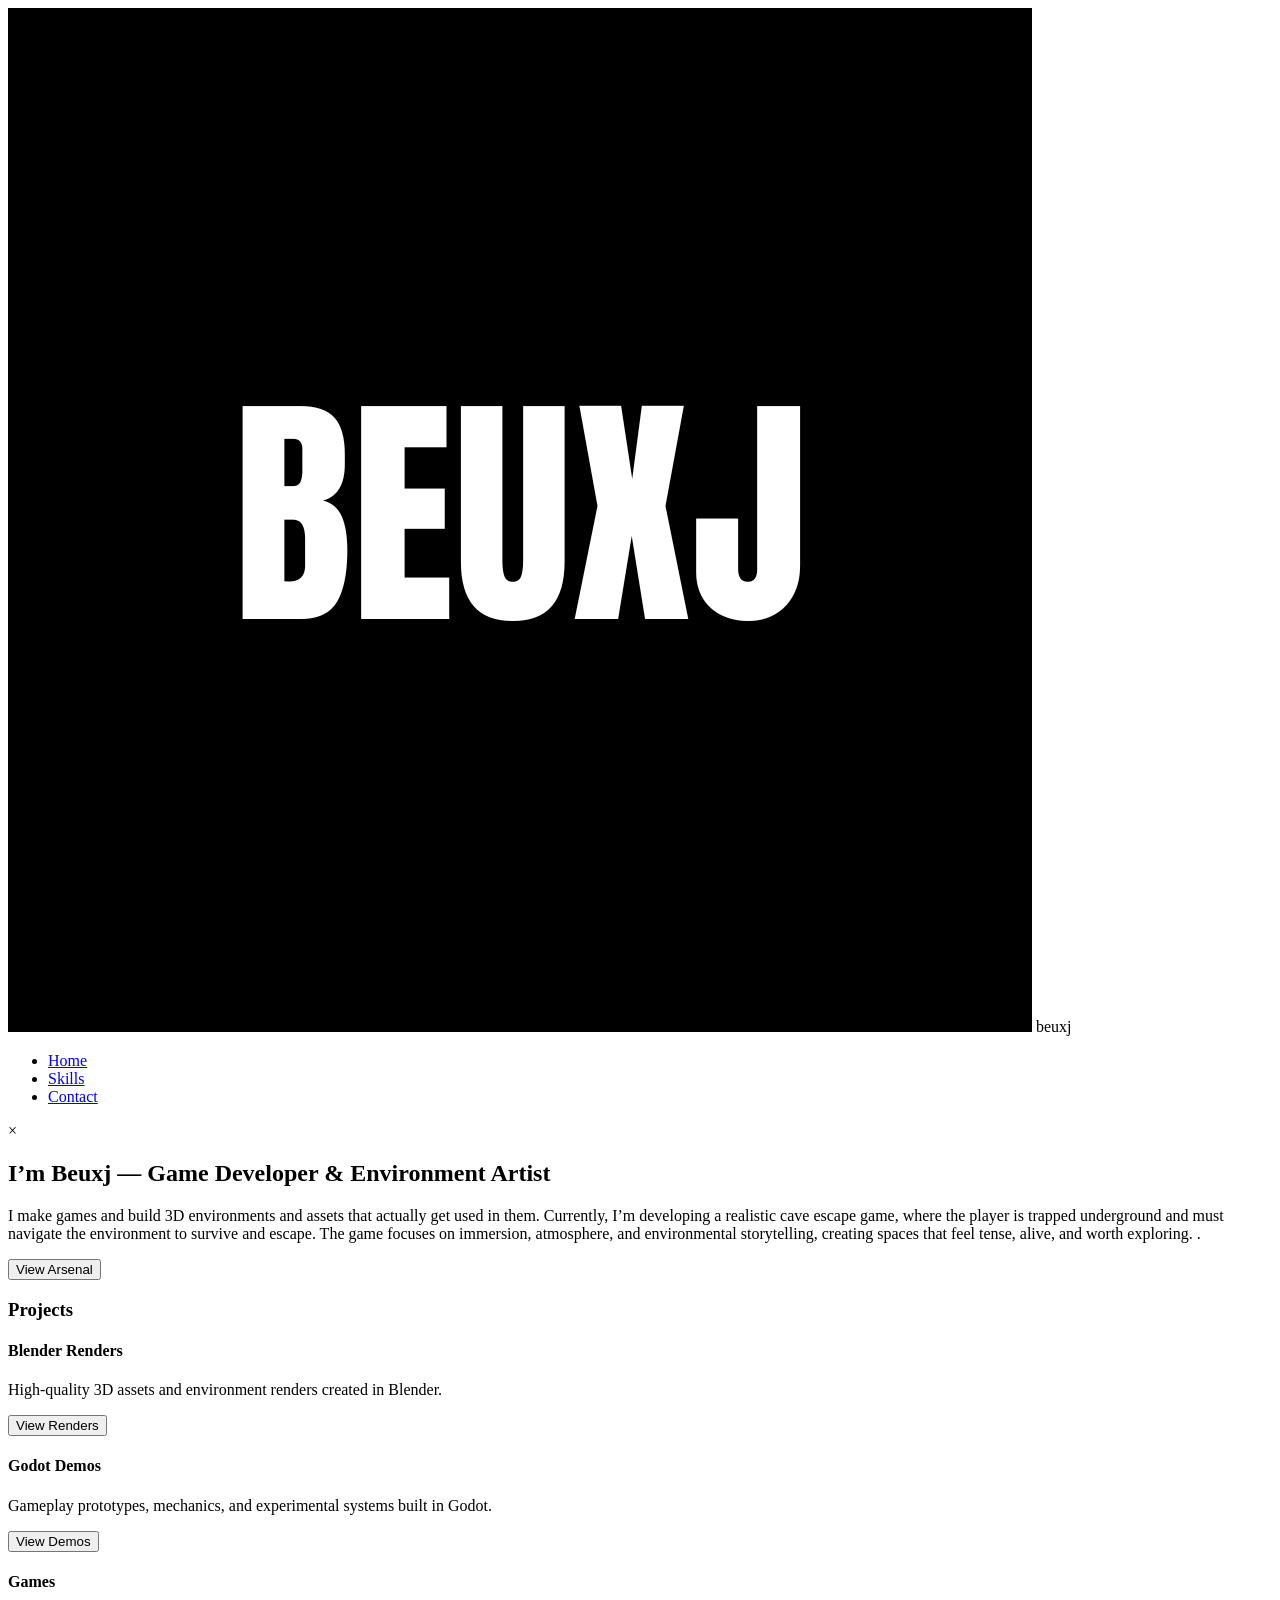
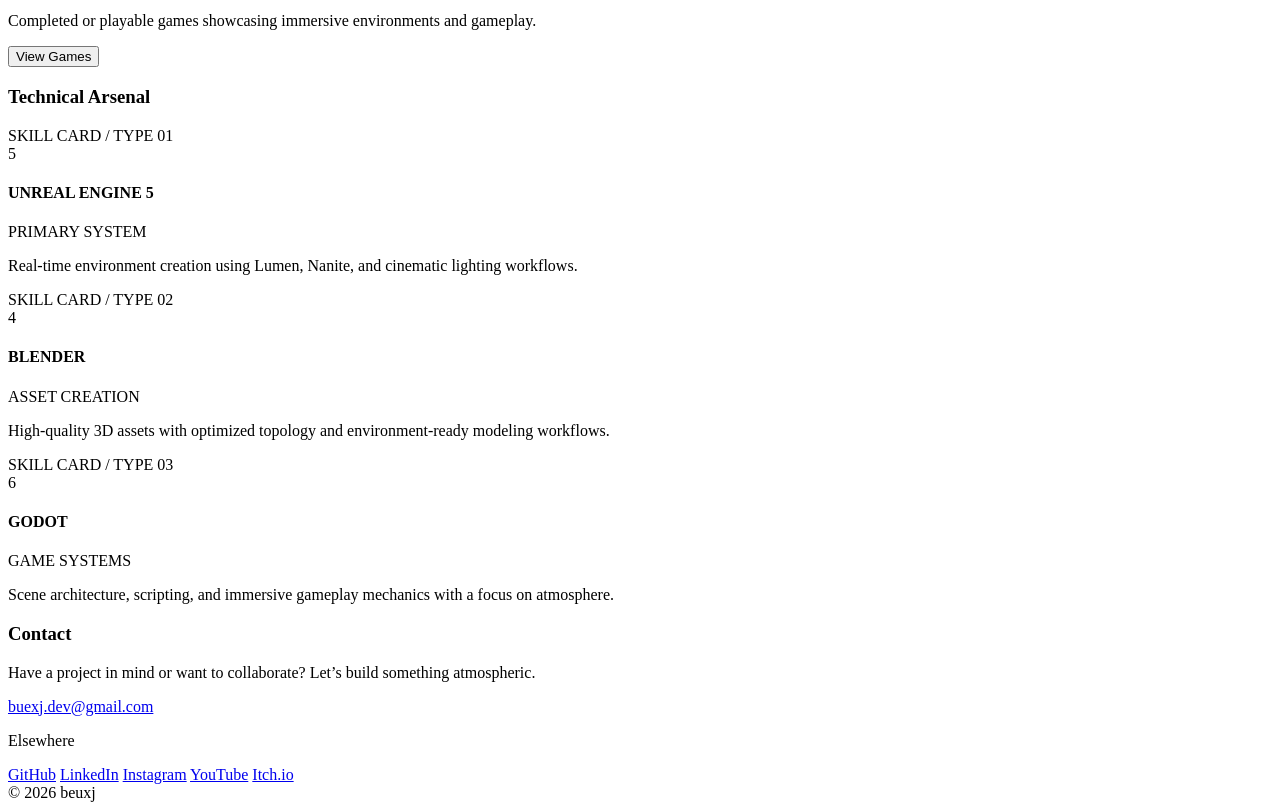
==== commit a6184c8a: "try to fix 404 error" ====
--- a/index.html
+++ b/index.html
@@ -6,11 +6,11 @@
 
 <title>Beuxj | Environment Designer</title>
 
-<!-- Google Font -->
-<link href="https://fonts.googleapis.com/css2?family=Poppins:wght@300;400;500;600&display=swap" rel="stylesheet">
+<!-- Google Fonts: Source Code Pro -->
+<link href="https://fonts.googleapis.com/css2?family=Source+Code+Pro:wght@400;500;600&display=swap" rel="stylesheet">
 
 <!-- Main CSS -->
-<link rel="stylesheet" href="style.css">
+<link rel="stylesheet" href="../css/style.css">
 </head>
 
 <body>
@@ -19,9 +19,9 @@
 <nav class="navbar">
     <div class="container nav-container">
 
-        <!-- Logo + Brand -->
-        <div class="logo-container">
-            <img src="assets/logo/BEUXJ.png" alt="logo">
+        <!-- Logo + Brand (Click this for Easter Egg) -->
+        <div class="logo-container" id="logo">
+            <img src="../assets/logo/BEUXJ.png" alt="logo">
             <span class="brand-name">beuxj</span>
         </div>
 
@@ -35,74 +35,56 @@
     </div>
 </nav>
 
+<!-- Bio popup (hidden by default) -->
+<div id="bio-popup">
+  <span id="close-popup">&times;</span>
+  <p id="bio-text"></p>
+</div>
+
 <!-- ================= HERO SECTION ================= -->
 <section id="home" class="hero">
-
-    <!-- Overlay (for centering content) -->
     <div class="hero-overlay">
-
-        <!-- Glass Content Box -->
         <div class="hero-box">
-            <h1>Environment Designer & Game Developer</h1>
+            <h1>I’m Beuxj — Game Developer & Environment Artist</h1>
             <p>
-                I create atmospheric worlds, cinematic lighting,
-                and immersive environments focused on mood and storytelling.
+                I make games and build 3D environments and assets that actually get used in them.
+                Currently, I’m developing a realistic cave escape game, where the player is trapped underground and must navigate the environment to survive and escape.
+                The game focuses on immersion, atmosphere, and environmental storytelling, creating spaces that feel tense, alive, and worth exploring.
+.
             </p>
-
             <button onclick="scrollToSection('skills')">
                 View Arsenal
             </button>
         </div>
-
     </div>
-
 </section>
 
-<!-- ================= PROJECTS ================= -->
-
+<!-- ================= PROJECT CATEGORIES ================= -->
 <section id="projects" class="reveal divider">
     <div class="container">
-
         <h3>Projects</h3>
-
         <div class="projects-grid">
-
-            <!-- ================= CAVE GAME ================= -->
-            <div class="project-card cave">
+            <div class="project-card category blender" onclick="redirectTo('html/blender.html')">
                 <div class="project-overlay">
-                    <h4>Cave Exploration</h4>
-                    <p>
-                        A claustrophobic first-person experience focused on
-                        atmosphere, darkness, and environmental storytelling.
-                    </p>
-                    <button>View Project</button>
+                    <h4>Blender Renders</h4>
+                    <p>High-quality 3D assets and environment renders created in Blender.</p>
+                    <button>View Renders</button>
                 </div>
             </div>
-
-            <!-- ================= HAUNTED HOUSE ================= -->
-            <div class="project-card haunted">
+            <div class="project-card category godot" onclick="redirectTo('html/godot.html')">
                 <div class="project-overlay">
-                    <h4>Haunted House: Skinwalker</h4>
-                    <p>
-                        A psychological horror where the house reacts to your
-                        presence, with subtle shifts and disturbing anomalies.
-                    </p>
-                    <button>View Project</button>
+                    <h4>Godot Demos</h4>
+                    <p>Gameplay prototypes, mechanics, and experimental systems built in Godot.</p>
+                    <button>View Demos</button>
                 </div>
             </div>
-
-            <!-- ================= GODOT DEMOS ================= -->
-            <div class="project-card godot-demo">
+            <div class="project-card category games" onclick="redirectTo('html/games.html')">
                 <div class="project-overlay">
-                    <h4>Godot Demos</h4>
-                    <p>
-                        Small gameplay systems, mechanics, and experimental
-                        prototypes built using Godot Engine.
-                    </p>
-                    <button>View Work</button>
+                    <h4>Games</h4>
+                    <p>Completed or playable games showcasing immersive environments and gameplay.</p>
+                    <button>View Games</button>
                 </div>
             </div>
-
         </div>
     </div>
 </section>
@@ -110,24 +92,15 @@
 <!-- ================= SKILL CARDS ================= -->
 <section id="skills" class="reveal divider">
     <div class="container">
-
         <h3>Technical Arsenal</h3>
-
         <div class="skills-grid">
-
-            <!-- CARD 1 -->
             <div class="skill-card">
-
                 <div class="card-header">
                     <span>SKILL CARD / TYPE 01</span>
                     <div class="level">5</div>
                 </div>
-
                 <h4>UNREAL ENGINE 5</h4>
-
-                <!-- IMAGE -->
                 <div class="card-image ue5"></div>
-
                 <div class="card-desc">
                     <span class="tag">PRIMARY SYSTEM</span>
                     <p>
@@ -135,21 +108,14 @@
                         Nanite, and cinematic lighting workflows.
                     </p>
                 </div>
-
             </div>
-
-            <!-- CARD 2 -->
             <div class="skill-card">
-
                 <div class="card-header">
                     <span>SKILL CARD / TYPE 02</span>
                     <div class="level">4</div>
                 </div>
-
                 <h4>BLENDER</h4>
-
                 <div class="card-image blender"></div>
-
                 <div class="card-desc">
                     <span class="tag">ASSET CREATION</span>
                     <p>
@@ -157,21 +123,14 @@
                         and environment-ready modeling workflows.
                     </p>
                 </div>
-
             </div>
-
-            <!-- CARD 3 -->
             <div class="skill-card">
-
                 <div class="card-header">
                     <span>SKILL CARD / TYPE 03</span>
                     <div class="level">6</div>
                 </div>
-
                 <h4>GODOT</h4>
-
                 <div class="card-image godot"></div>
-
                 <div class="card-desc">
                     <span class="tag">GAME SYSTEMS</span>
                     <p>
@@ -179,9 +138,7 @@
                         gameplay mechanics with a focus on atmosphere.
                     </p>
                 </div>
-
             </div>
-
         </div>
     </div>
 </section>
@@ -189,31 +146,19 @@
 <!-- ================= CONTACT ================= -->
 <section id="contact" class="reveal">
     <div class="container">
-
         <h3>Contact</h3>
-
-        <!-- MAIN CONTACT BOX -->
         <div class="contact-wrapper">
-
-            <!-- ================= EMAIL BOX (PRIMARY) ================= -->
             <div class="contact-box primary">
-
                 <p>
                     Have a project in mind or want to collaborate?
                     Let’s build something atmospheric.
                 </p>
-
                 <a href="mailto:buexj.dev@gmail.com" class="email-btn">
                     buexj.dev@gmail.com
                 </a>
-
             </div>
-
-            <!-- ================= SOCIALS BOX (SECONDARY) ================= -->
             <div class="contact-box secondary">
-
                 <p class="social-title">Elsewhere</p>
-
                 <div class="social-links">
                    <a href="https://github.com/Beuxj" target="_blank">GitHub</a>
                    <a href="https://www.linkedin.com/in/ritvik-paul-022bb6386/" target="_blank">LinkedIn</a>
@@ -221,11 +166,8 @@
                    <a href="https://www.youtube.com/@Beuxjcreates" target="_blank">YouTube</a>
                    <a href="https://beuxj.itch.io/" target="_blank">Itch.io</a>
                 </div>
-
             </div>
-
         </div>
-
     </div>
 </section>
 
@@ -235,7 +177,7 @@
 </footer>
 
 <!-- JS -->
-<script src="script.js"></script>
+<script src="../js/script.js"></script>
 
 </body>
 </html>
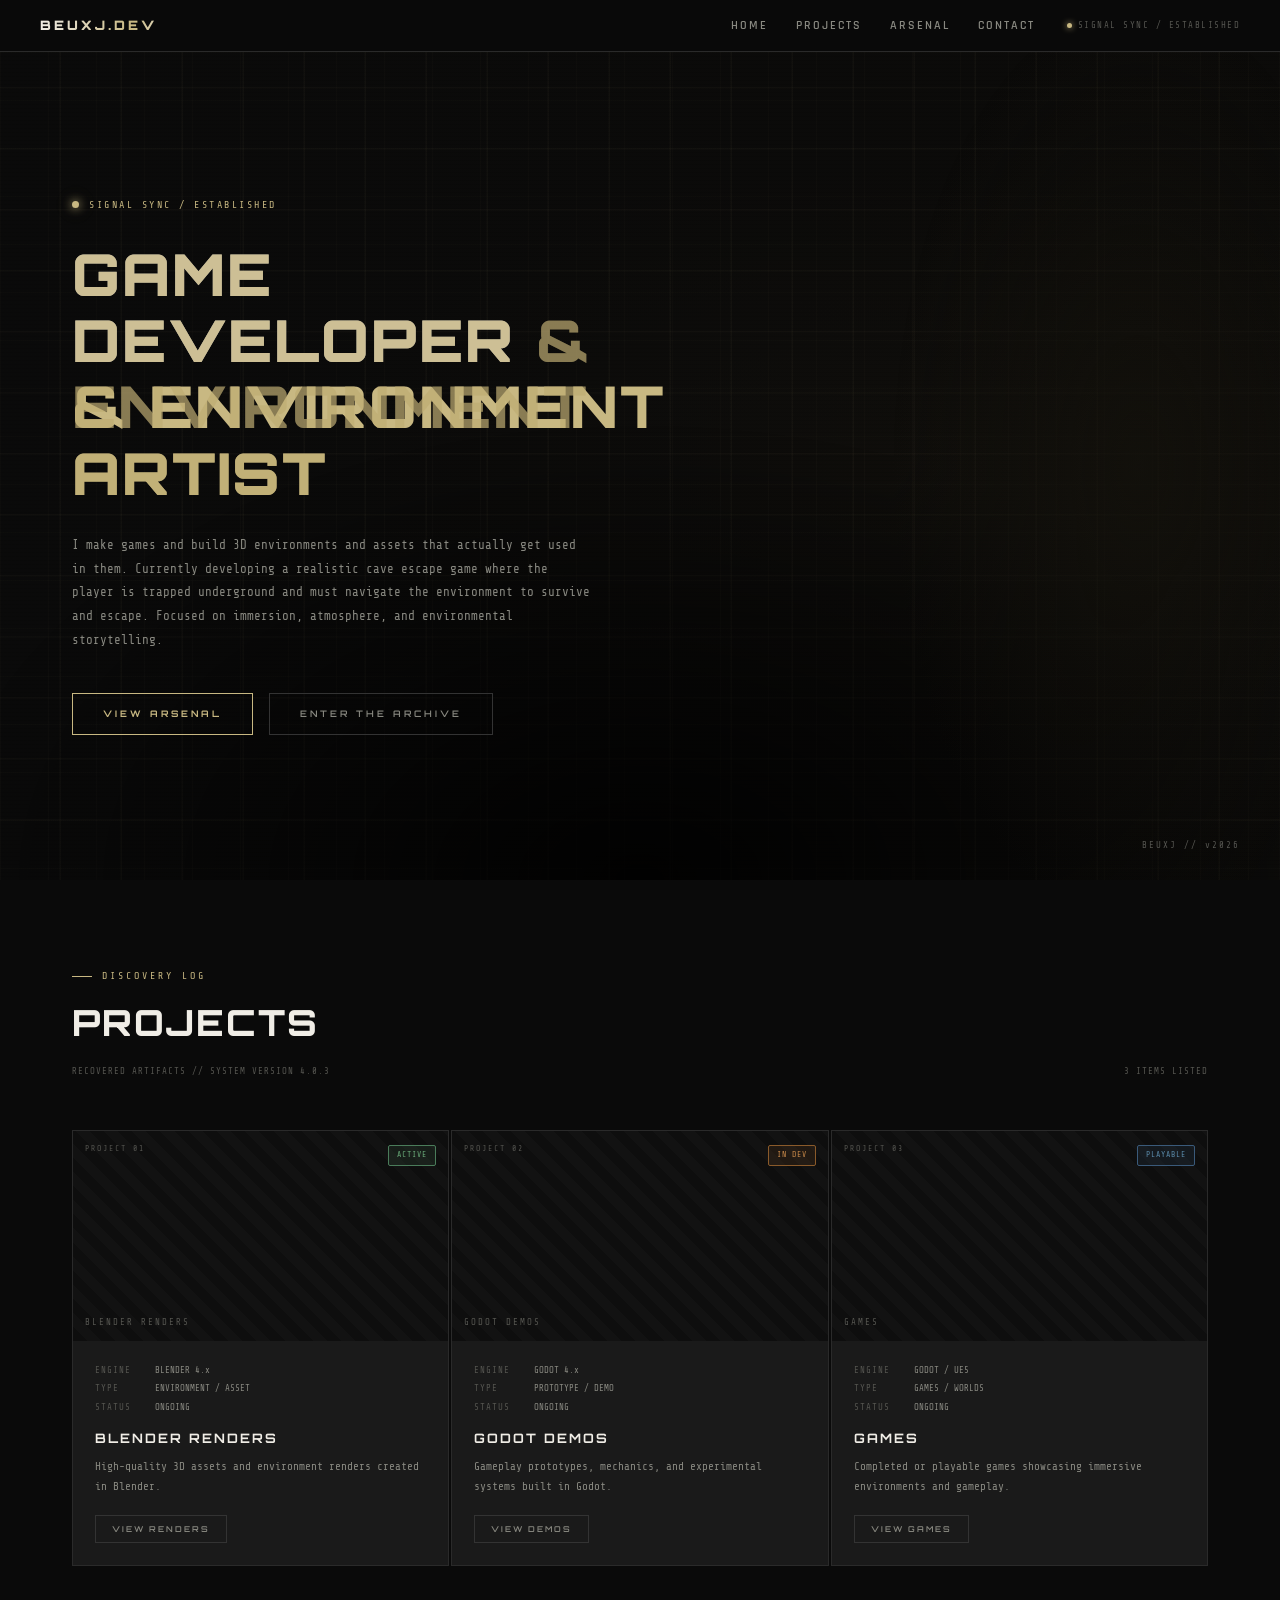
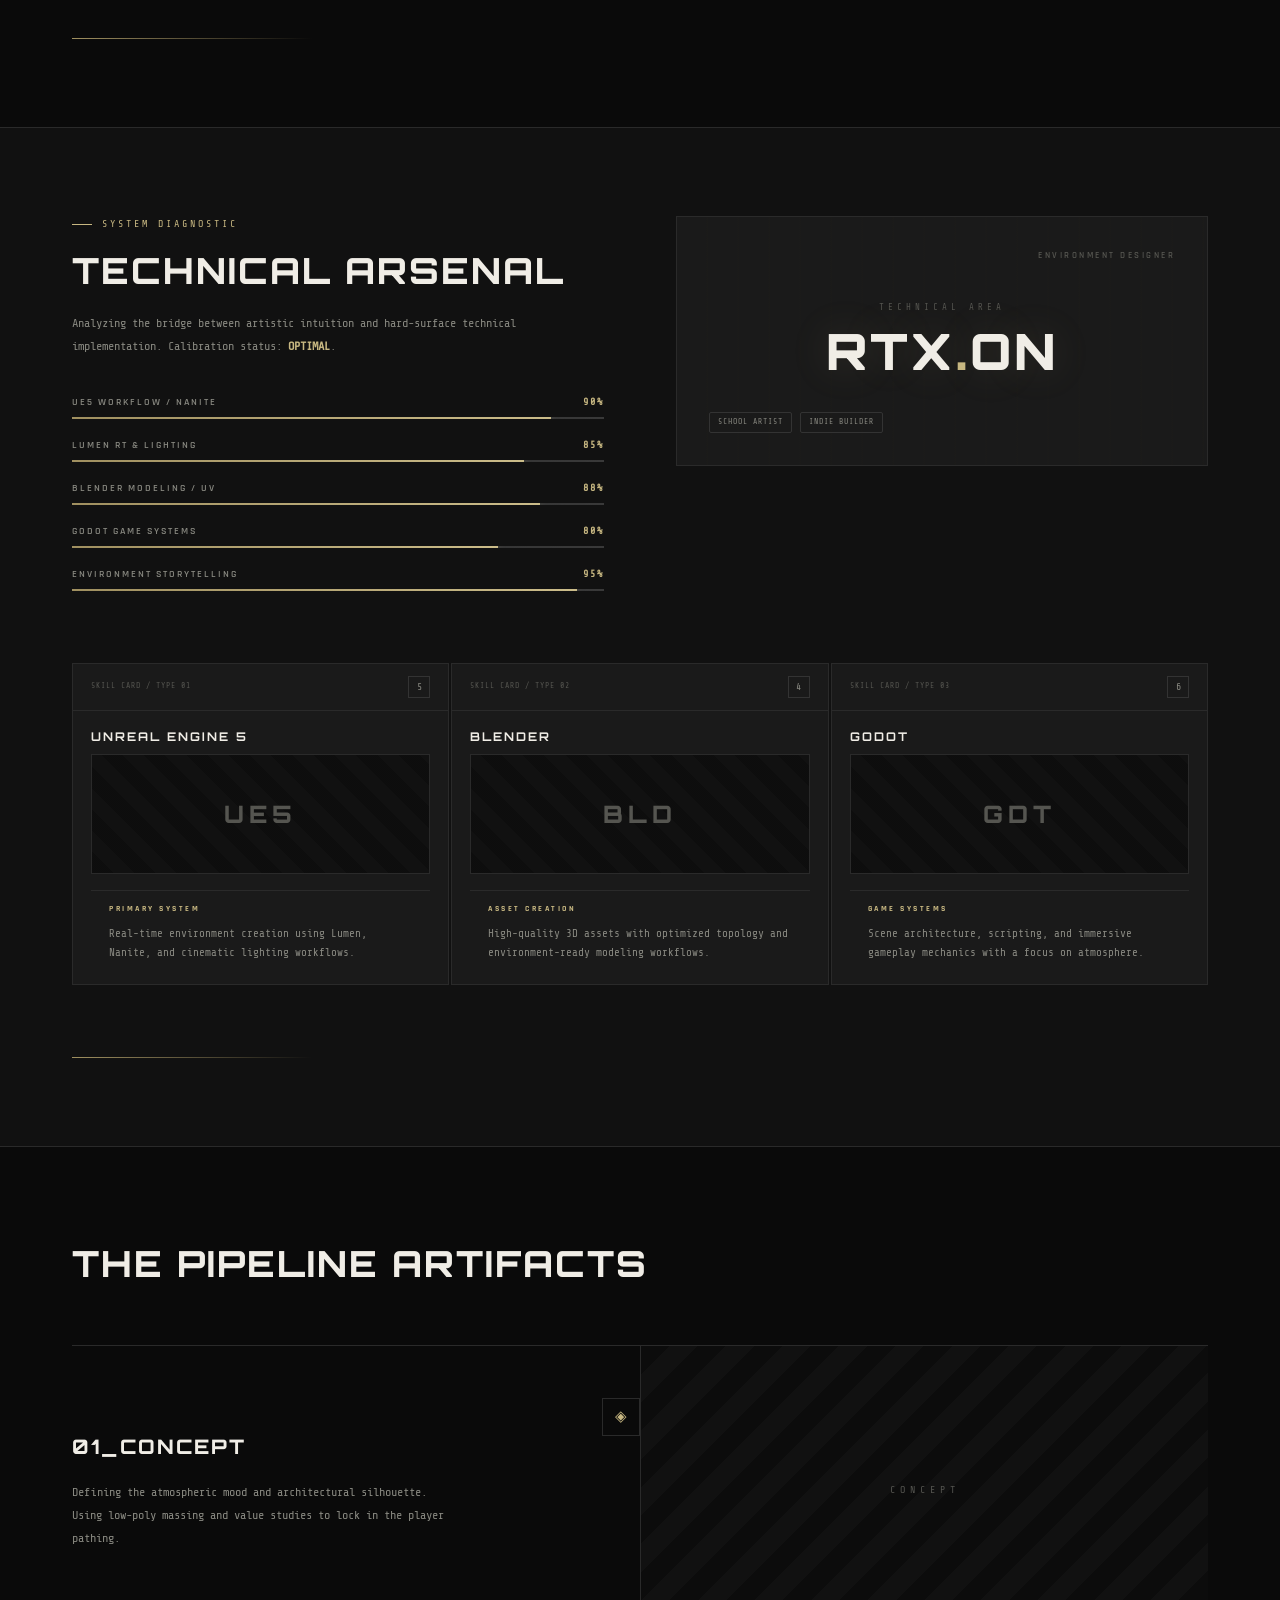
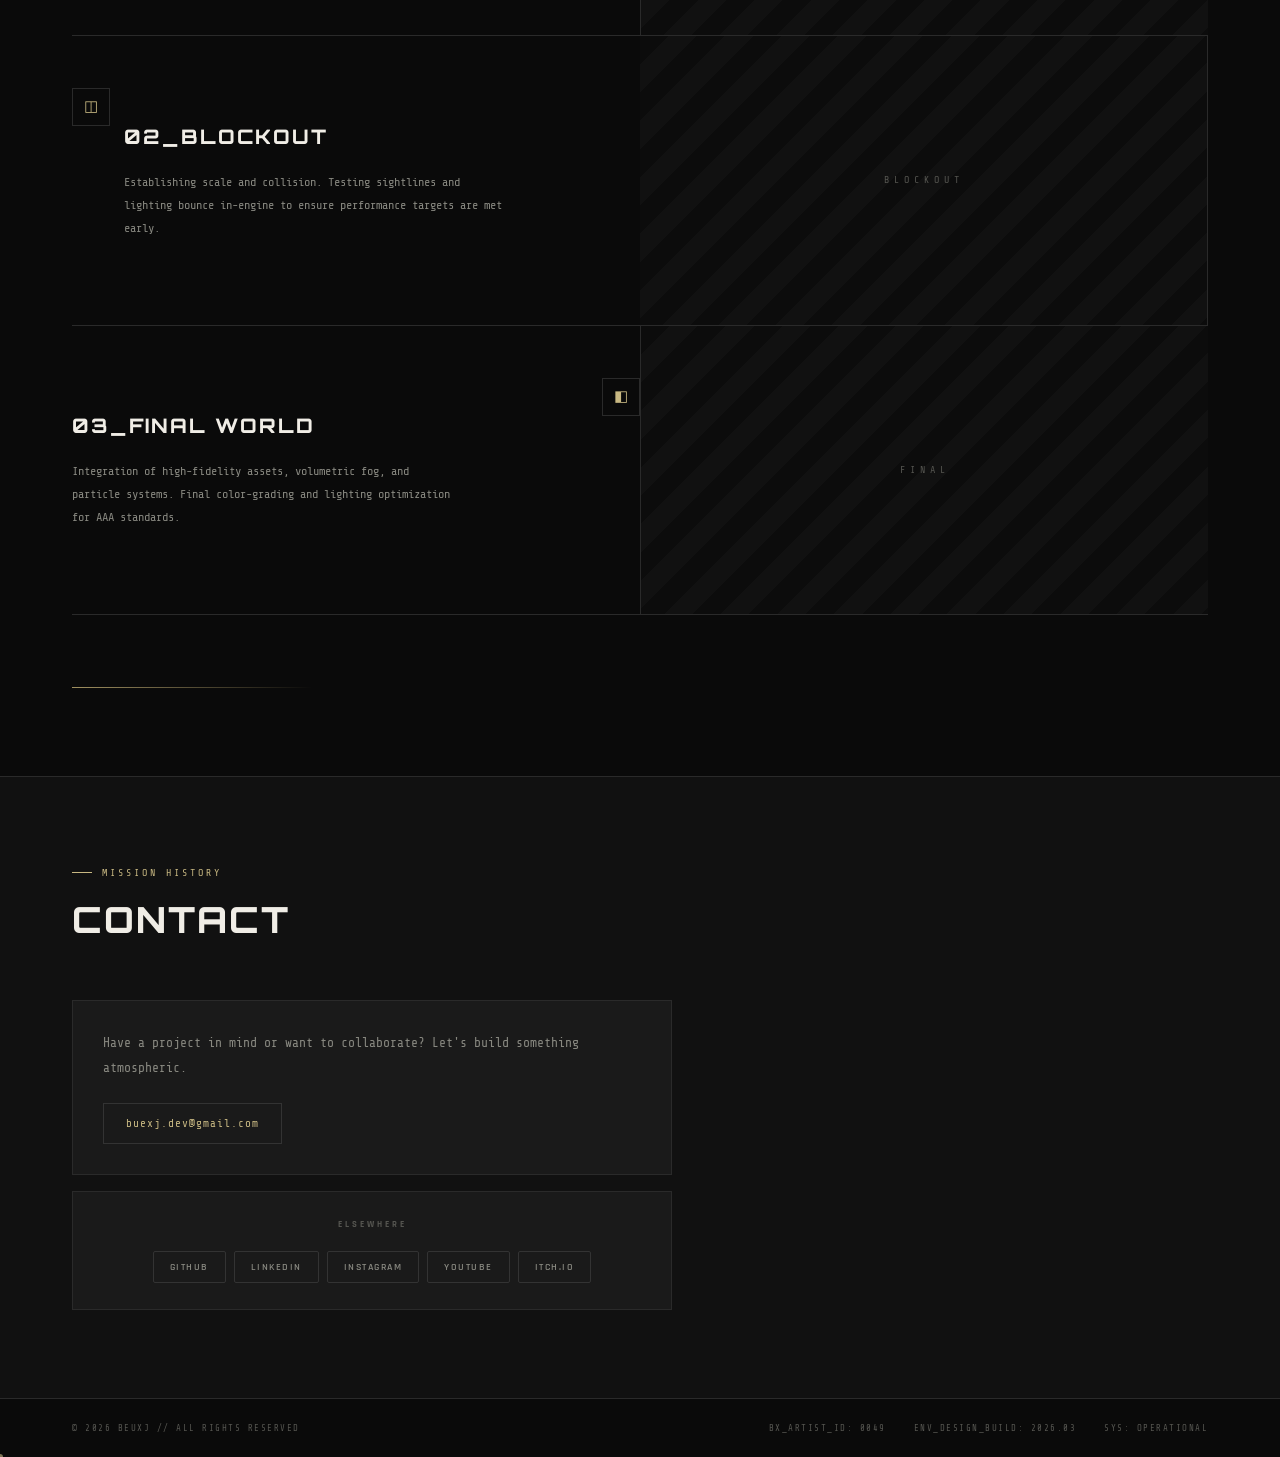
==== commit 8bf41770: "changed the full layout and ui , added subtle animations , added 3 new pages" ====
--- a/index.html
+++ b/index.html
@@ -1,183 +1,233 @@
 <!DOCTYPE html>
 <html lang="en">
 <head>
-<meta charset="UTF-8">
-<meta name="viewport" content="width=device-width, initial-scale=1.0">
-
-<title>Beuxj | Environment Designer</title>
-
-<!-- Google Fonts: Source Code Pro -->
-<link href="https://fonts.googleapis.com/css2?family=Source+Code+Pro:wght@400;500;600&display=swap" rel="stylesheet">
-
-<!-- Main CSS -->
-<link rel="stylesheet" href="../css/style.css">
+  <meta charset="UTF-8" />
+  <meta name="viewport" content="width=device-width, initial-scale=1.0" />
+  <title>BEUXJ — Game Developer & Environment Artist</title>
+  <link rel="preconnect" href="https://fonts.googleapis.com">
+  <link rel="preconnect" href="https://fonts.gstatic.com" crossorigin>
+  <link href="https://fonts.googleapis.com/css2?family=Orbitron:wght@400;600;700;800;900&family=Share+Tech+Mono&family=Rajdhani:wght@400;500;600;700&display=swap" rel="stylesheet">
+  <link rel="stylesheet" href="css/style.css" />
 </head>
-
 <body>
 
-<!-- ================= NAVBAR ================= -->
-<nav class="navbar">
-    <div class="container nav-container">
-
-        <!-- Logo + Brand (Click this for Easter Egg) -->
-        <div class="logo-container" id="logo">
-            <img src="../assets/logo/BEUXJ.png" alt="logo">
-            <span class="brand-name">beuxj</span>
-        </div>
-
-        <!-- Navigation Links -->
-        <ul class="nav-links">
-            <li><a href="#home">Home</a></li>
-            <li><a href="#skills">Skills</a></li>
-            <li><a href="#contact">Contact</a></li>
-        </ul>
-
+  <header class="topnav">
+    <div class="nav-brand">BEUXJ<span class="nav-brand-ext">.DEV</span></div>
+    <nav class="nav-links">
+      <a href="index.html" class="nav-link active">Home</a>
+      <a href="#projects" class="nav-link">Projects</a>
+      <a href="#arsenal" class="nav-link">Arsenal</a>
+      <a href="#contact" class="nav-link">Contact</a>
+    </nav>
+    <div class="nav-tag">
+      <span class="blink-dot"></span> SIGNAL SYNC / ESTABLISHED
     </div>
-</nav>
-
-<!-- Bio popup (hidden by default) -->
-<div id="bio-popup">
-  <span id="close-popup">&times;</span>
-  <p id="bio-text"></p>
-</div>
-
-<!-- ================= HERO SECTION ================= -->
-<section id="home" class="hero">
-    <div class="hero-overlay">
-        <div class="hero-box">
-            <h1>I’m Beuxj — Game Developer & Environment Artist</h1>
-            <p>
-                I make games and build 3D environments and assets that actually get used in them.
-                Currently, I’m developing a realistic cave escape game, where the player is trapped underground and must navigate the environment to survive and escape.
-                The game focuses on immersion, atmosphere, and environmental storytelling, creating spaces that feel tense, alive, and worth exploring.
-.
-            </p>
-            <button onclick="scrollToSection('skills')">
-                View Arsenal
-            </button>
-        </div>
+  </header>
+
+  <main class="content">
+
+    <!-- HERO -->
+    <section class="hero" id="home">
+      <div class="hero-bg">
+        <div class="hero-scan-lines"></div>
+        <div class="hero-grid"></div>
+        <div class="hero-vignette"></div>
+      </div>
+      <div class="hero-inner">
+        <div class="hero-tag"><span class="tag-dot"></span>SIGNAL SYNC / ESTABLISHED</div>
+        <h1 class="hero-title" data-text="Game Developer & Environment Artist">
+          Game Developer<br/>
+          <span class="hero-title-accent">&amp; Environment<br/>Artist</span>
+        </h1>
+        <p class="hero-subtitle">
+          I make games and build 3D environments and assets that actually get used in them. Currently developing a realistic cave escape game where the player is trapped underground and must navigate the environment to survive and escape. Focused on immersion, atmosphere, and environmental storytelling.
+        </p>
+        <div class="hero-cta">
+          <a href="#projects" class="btn-primary"><span>VIEW ARSENAL</span></a>
+          <a href="#projects" class="btn-ghost">ENTER THE ARCHIVE</a>
+        </div>
+      </div>
+      <div class="hero-corner-tag">BEUXJ // v2026</div>
+    </section>
+
+    <!-- PROJECTS -->
+    <section class="section projects-section" id="projects">
+      <div class="section-header reveal">
+        <div class="section-label">DISCOVERY LOG</div>
+        <h2 class="section-title">Projects</h2>
+        <div class="section-meta">
+          <span>RECOVERED ARTIFACTS // SYSTEM VERSION 4.0.3</span>
+          <span class="meta-right">3 ITEMS LISTED</span>
+        </div>
+      </div>
+      <div class="projects-grid">
+        <div class="project-card reveal" data-index="01">
+          <div class="card-media">
+            <div class="card-media-placeholder"><span class="media-tag">BLENDER RENDERS</span><div class="media-noise"></div></div>
+            <div class="card-overlay-tags"><span class="chip chip-green">ACTIVE</span></div>
+          </div>
+          <div class="card-body">
+            <div class="card-meta-row"><span class="card-type">ENGINE</span><span class="card-val">BLENDER 4.x</span></div>
+            <div class="card-meta-row"><span class="card-type">TYPE</span><span class="card-val">ENVIRONMENT / ASSET</span></div>
+            <div class="card-meta-row"><span class="card-type">STATUS</span><span class="card-val">ONGOING</span></div>
+            <h3 class="card-title">Blender Renders</h3>
+            <p class="card-desc">High-quality 3D assets and environment renders created in Blender.</p>
+            <a href="html/blender.html" class="card-btn">VIEW RENDERS</a>
+          </div>
+        </div>
+        <div class="project-card reveal" data-index="02">
+          <div class="card-media">
+            <div class="card-media-placeholder"><span class="media-tag">GODOT DEMOS</span><div class="media-noise"></div></div>
+            <div class="card-overlay-tags"><span class="chip chip-orange">IN DEV</span></div>
+          </div>
+          <div class="card-body">
+            <div class="card-meta-row"><span class="card-type">ENGINE</span><span class="card-val">GODOT 4.x</span></div>
+            <div class="card-meta-row"><span class="card-type">TYPE</span><span class="card-val">PROTOTYPE / DEMO</span></div>
+            <div class="card-meta-row"><span class="card-type">STATUS</span><span class="card-val">ONGOING</span></div>
+            <h3 class="card-title">Godot Demos</h3>
+            <p class="card-desc">Gameplay prototypes, mechanics, and experimental systems built in Godot.</p>
+            <a href="html/godot.html" class="card-btn">VIEW DEMOS</a>
+          </div>
+        </div>
+        <div class="project-card reveal" data-index="03">
+          <div class="card-media">
+            <div class="card-media-placeholder"><span class="media-tag">GAMES</span><div class="media-noise"></div></div>
+            <div class="card-overlay-tags"><span class="chip chip-blue">PLAYABLE</span></div>
+          </div>
+          <div class="card-body">
+            <div class="card-meta-row"><span class="card-type">ENGINE</span><span class="card-val">GODOT / UE5</span></div>
+            <div class="card-meta-row"><span class="card-type">TYPE</span><span class="card-val">GAMES / WORLDS</span></div>
+            <div class="card-meta-row"><span class="card-type">STATUS</span><span class="card-val">ONGOING</span></div>
+            <h3 class="card-title">Games</h3>
+            <p class="card-desc">Completed or playable games showcasing immersive environments and gameplay.</p>
+            <a href="html/games.html" class="card-btn">VIEW GAMES</a>
+          </div>
+        </div>
+      </div>
+      <div class="section-divider"></div>
+    </section>
+
+    <!-- TECHNICAL ARSENAL -->
+    <section class="section diagnostic-section" id="arsenal">
+      <div class="diag-layout">
+        <div class="diag-left reveal">
+          <div class="section-label">SYSTEM DIAGNOSTIC</div>
+          <h2 class="section-title">Technical Arsenal</h2>
+          <p class="diag-desc">Analyzing the bridge between artistic intuition and hard-surface technical implementation. Calibration status: <strong>OPTIMAL</strong>.</p>
+          <div class="skill-bars">
+            <div class="skill-bar-item"><div class="skill-bar-label"><span>UE5 WORKFLOW / NANITE</span><span class="skill-bar-pct">90%</span></div><div class="skill-bar-track"><div class="skill-bar-fill" style="--w:90%"></div></div></div>
+            <div class="skill-bar-item"><div class="skill-bar-label"><span>LUMEN RT &amp; LIGHTING</span><span class="skill-bar-pct">85%</span></div><div class="skill-bar-track"><div class="skill-bar-fill" style="--w:85%"></div></div></div>
+            <div class="skill-bar-item"><div class="skill-bar-label"><span>BLENDER MODELING / UV</span><span class="skill-bar-pct">88%</span></div><div class="skill-bar-track"><div class="skill-bar-fill" style="--w:88%"></div></div></div>
+            <div class="skill-bar-item"><div class="skill-bar-label"><span>GODOT GAME SYSTEMS</span><span class="skill-bar-pct">80%</span></div><div class="skill-bar-track"><div class="skill-bar-fill" style="--w:80%"></div></div></div>
+            <div class="skill-bar-item"><div class="skill-bar-label"><span>ENVIRONMENT STORYTELLING</span><span class="skill-bar-pct">95%</span></div><div class="skill-bar-track"><div class="skill-bar-fill" style="--w:95%"></div></div></div>
+          </div>
+        </div>
+        <div class="diag-right reveal">
+          <div class="diag-card">
+            <div class="diag-card-tag">ENVIRONMENT DESIGNER</div>
+            <div class="diag-card-center">
+              <div class="diag-card-sub">TECHNICAL AREA</div>
+              <div class="diag-big-text">RTX<span class="diag-dot">.</span>ON</div>
+            </div>
+            <div class="diag-card-footer">
+              <span class="chip chip-outline">SCHOOL ARTIST</span>
+              <span class="chip chip-outline">INDIE BUILDER</span>
+            </div>
+          </div>
+        </div>
+      </div>
+      <div class="skill-cards-grid">
+        <div class="skill-card reveal">
+          <div class="skill-card-header"><span class="skill-card-label">SKILL CARD / TYPE 01</span><span class="skill-card-num">5</span></div>
+          <div class="skill-card-name">UNREAL ENGINE 5</div>
+          <div class="skill-card-media"><div class="skill-media-placeholder"><span>UE5</span></div></div>
+          <div class="skill-card-body"><div class="skill-card-role">PRIMARY SYSTEM</div><p>Real-time environment creation using Lumen, Nanite, and cinematic lighting workflows.</p></div>
+        </div>
+        <div class="skill-card reveal">
+          <div class="skill-card-header"><span class="skill-card-label">SKILL CARD / TYPE 02</span><span class="skill-card-num">4</span></div>
+          <div class="skill-card-name">BLENDER</div>
+          <div class="skill-card-media"><div class="skill-media-placeholder"><span>BLD</span></div></div>
+          <div class="skill-card-body"><div class="skill-card-role">ASSET CREATION</div><p>High-quality 3D assets with optimized topology and environment-ready modeling workflows.</p></div>
+        </div>
+        <div class="skill-card reveal">
+          <div class="skill-card-header"><span class="skill-card-label">SKILL CARD / TYPE 03</span><span class="skill-card-num">6</span></div>
+          <div class="skill-card-name">GODOT</div>
+          <div class="skill-card-media"><div class="skill-media-placeholder"><span>GDT</span></div></div>
+          <div class="skill-card-body"><div class="skill-card-role">GAME SYSTEMS</div><p>Scene architecture, scripting, and immersive gameplay mechanics with a focus on atmosphere.</p></div>
+        </div>
+      </div>
+      <div class="section-divider"></div>
+    </section>
+
+    <!-- PIPELINE -->
+    <section class="section pipeline-section">
+      <div class="section-header reveal">
+        <h2 class="section-title">The Pipeline Artifacts</h2>
+      </div>
+      <div class="pipeline-steps">
+        <div class="pipeline-step reveal">
+          <div class="pipeline-text">
+            <div class="pipeline-num">01_Concept</div>
+            <p>Defining the atmospheric mood and architectural silhouette. Using low-poly massing and value studies to lock in the player pathing.</p>
+            <div class="pipeline-icon">◈</div>
+          </div>
+          <div class="pipeline-media"><div class="pipeline-placeholder"><div class="pp-noise"></div><span>CONCEPT</span></div></div>
+        </div>
+        <div class="pipeline-step pipeline-step-reverse reveal">
+          <div class="pipeline-media"><div class="pipeline-placeholder"><div class="pp-noise"></div><span>BLOCKOUT</span></div></div>
+          <div class="pipeline-text">
+            <div class="pipeline-num">02_Blockout</div>
+            <p>Establishing scale and collision. Testing sightlines and lighting bounce in-engine to ensure performance targets are met early.</p>
+            <div class="pipeline-icon">◫</div>
+          </div>
+        </div>
+        <div class="pipeline-step reveal">
+          <div class="pipeline-text">
+            <div class="pipeline-num">03_Final World</div>
+            <p>Integration of high-fidelity assets, volumetric fog, and particle systems. Final color-grading and lighting optimization for AAA standards.</p>
+            <div class="pipeline-icon">◧</div>
+          </div>
+          <div class="pipeline-media"><div class="pipeline-placeholder"><div class="pp-noise"></div><span>FINAL</span></div></div>
+        </div>
+      </div>
+      <div class="section-divider"></div>
+    </section>
+
+    <!-- CONTACT -->
+    <section class="section contact-section" id="contact">
+      <div class="section-header reveal">
+        <div class="section-label">MISSION HISTORY</div>
+        <h2 class="section-title">Contact</h2>
+      </div>
+      <div class="contact-solo reveal">
+        <div class="contact-card">
+          <p class="contact-desc">Have a project in mind or want to collaborate? Let's build something atmospheric.</p>
+          <a href="mailto:buexj.dev@gmail.com" class="contact-email">buexj.dev@gmail.com</a>
+        </div>
+        <div class="contact-elsewhere">
+          <div class="elsewhere-label">Elsewhere</div>
+          <div class="social-links">
+            <a href="#" class="social-chip">GitHub</a>
+            <a href="#" class="social-chip">LinkedIn</a>
+            <a href="#" class="social-chip">Instagram</a>
+            <a href="#" class="social-chip">YouTube</a>
+            <a href="#" class="social-chip">Itch.io</a>
+          </div>
+        </div>
+      </div>
+    </section>
+
+  </main>
+
+  <footer class="footer">
+    <div class="footer-left">© 2026 BEUXJ // ALL RIGHTS RESERVED</div>
+    <div class="footer-right">
+      <span>BX_ARTIST_ID: 0049</span>
+      <span>ENV_DESIGN_BUILD: 2026.03</span>
+      <span>SYS: OPERATIONAL</span>
     </div>
-</section>
-
-<!-- ================= PROJECT CATEGORIES ================= -->
-<section id="projects" class="reveal divider">
-    <div class="container">
-        <h3>Projects</h3>
-        <div class="projects-grid">
-            <div class="project-card category blender" onclick="redirectTo('html/blender.html')">
-                <div class="project-overlay">
-                    <h4>Blender Renders</h4>
-                    <p>High-quality 3D assets and environment renders created in Blender.</p>
-                    <button>View Renders</button>
-                </div>
-            </div>
-            <div class="project-card category godot" onclick="redirectTo('html/godot.html')">
-                <div class="project-overlay">
-                    <h4>Godot Demos</h4>
-                    <p>Gameplay prototypes, mechanics, and experimental systems built in Godot.</p>
-                    <button>View Demos</button>
-                </div>
-            </div>
-            <div class="project-card category games" onclick="redirectTo('html/games.html')">
-                <div class="project-overlay">
-                    <h4>Games</h4>
-                    <p>Completed or playable games showcasing immersive environments and gameplay.</p>
-                    <button>View Games</button>
-                </div>
-            </div>
-        </div>
-    </div>
-</section>
-
-<!-- ================= SKILL CARDS ================= -->
-<section id="skills" class="reveal divider">
-    <div class="container">
-        <h3>Technical Arsenal</h3>
-        <div class="skills-grid">
-            <div class="skill-card">
-                <div class="card-header">
-                    <span>SKILL CARD / TYPE 01</span>
-                    <div class="level">5</div>
-                </div>
-                <h4>UNREAL ENGINE 5</h4>
-                <div class="card-image ue5"></div>
-                <div class="card-desc">
-                    <span class="tag">PRIMARY SYSTEM</span>
-                    <p>
-                        Real-time environment creation using Lumen,
-                        Nanite, and cinematic lighting workflows.
-                    </p>
-                </div>
-            </div>
-            <div class="skill-card">
-                <div class="card-header">
-                    <span>SKILL CARD / TYPE 02</span>
-                    <div class="level">4</div>
-                </div>
-                <h4>BLENDER</h4>
-                <div class="card-image blender"></div>
-                <div class="card-desc">
-                    <span class="tag">ASSET CREATION</span>
-                    <p>
-                        High-quality 3D assets with optimized topology
-                        and environment-ready modeling workflows.
-                    </p>
-                </div>
-            </div>
-            <div class="skill-card">
-                <div class="card-header">
-                    <span>SKILL CARD / TYPE 03</span>
-                    <div class="level">6</div>
-                </div>
-                <h4>GODOT</h4>
-                <div class="card-image godot"></div>
-                <div class="card-desc">
-                    <span class="tag">GAME SYSTEMS</span>
-                    <p>
-                        Scene architecture, scripting, and immersive
-                        gameplay mechanics with a focus on atmosphere.
-                    </p>
-                </div>
-            </div>
-        </div>
-    </div>
-</section>
-
-<!-- ================= CONTACT ================= -->
-<section id="contact" class="reveal">
-    <div class="container">
-        <h3>Contact</h3>
-        <div class="contact-wrapper">
-            <div class="contact-box primary">
-                <p>
-                    Have a project in mind or want to collaborate?
-                    Let’s build something atmospheric.
-                </p>
-                <a href="mailto:buexj.dev@gmail.com" class="email-btn">
-                    buexj.dev@gmail.com
-                </a>
-            </div>
-            <div class="contact-box secondary">
-                <p class="social-title">Elsewhere</p>
-                <div class="social-links">
-                   <a href="https://github.com/Beuxj" target="_blank">GitHub</a>
-                   <a href="https://www.linkedin.com/in/ritvik-paul-022bb6386/" target="_blank">LinkedIn</a>
-                   <a href="https://www.instagram.com/beuxj.dev" target="_blank">Instagram</a>
-                   <a href="https://www.youtube.com/@Beuxjcreates" target="_blank">YouTube</a>
-                   <a href="https://beuxj.itch.io/" target="_blank">Itch.io</a>
-                </div>
-            </div>
-        </div>
-    </div>
-</section>
-
-<!-- ================= FOOTER ================= -->
-<footer>
-    © 2026 beuxj
-</footer>
-
-<!-- JS -->
-<script src="../js/script.js"></script>
-
+  </footer>
+
+  <script src="js/script.js"></script>
 </body>
 </html>
--- a/css/style.css
+++ b/css/style.css
@@ -0,0 +1,722 @@
+/* =============================================
+   BEUXJ.DEV — ARCHIVE.EXE AESTHETIC
+   Fonts: Orbitron (display) · Share Tech Mono (body) · Rajdhani (UI)
+   ============================================= */
+
+@import url('https://fonts.googleapis.com/css2?family=Orbitron:wght@400;600;700;800;900&family=Share+Tech+Mono&family=Rajdhani:wght@400;500;600;700&display=swap');
+
+*, *::before, *::after { box-sizing: border-box; margin: 0; padding: 0; }
+
+:root {
+  --bg:          #0a0a0a;
+  --bg2:         #111111;
+  --bg3:         #181818;
+  --surface:     #1a1a1a;
+  --surface2:    #222222;
+  --border:      #2a2a2a;
+  --border2:     #333333;
+  --text:        #d4d0c8;
+  --text-dim:    #888880;
+  --text-xdim:   #555550;
+  --accent:      #c8b882;
+  --accent2:     #a09060;
+  --accent-glow: rgba(200,184,130,0.18);
+  --white:       #f0ede6;
+  --font-mono:   'Share Tech Mono', monospace;
+  --font-sans:   'Orbitron', sans-serif;
+  --font-mid:    'Rajdhani', sans-serif;
+  --nav-h:       52px;
+}
+
+html { scroll-behavior: smooth; }
+
+body {
+  background: var(--bg);
+  color: var(--text);
+  font-family: var(--font-mono);
+  font-size: 13px;
+  line-height: 1.6;
+  min-height: 100vh;
+  overflow-x: hidden;
+}
+
+/* ============ SCROLLBAR ============ */
+::-webkit-scrollbar { width: 4px; }
+::-webkit-scrollbar-track { background: var(--bg); }
+::-webkit-scrollbar-thumb { background: var(--border2); border-radius: 2px; }
+::-webkit-scrollbar-thumb:hover { background: var(--accent2); }
+
+/* ============ KEYFRAMES ============ */
+@keyframes blink       { 0%,100%{opacity:1} 50%{opacity:0.25} }
+@keyframes fadeUp      { from{opacity:0;transform:translateY(28px)} to{opacity:1;transform:translateY(0)} }
+@keyframes fadeIn      { from{opacity:0} to{opacity:1} }
+@keyframes scanDown    { 0%{top:-10%} 100%{top:110%} }
+@keyframes glitch1     { 0%,100%{clip-path:inset(0 0 95% 0)} 20%{clip-path:inset(30% 0 50% 0)} 40%{clip-path:inset(70% 0 10% 0)} 60%{clip-path:inset(10% 0 80% 0)} 80%{clip-path:inset(55% 0 30% 0)} }
+@keyframes glitch2     { 0%,100%{clip-path:inset(50% 0 30% 0);transform:translate(-2px,0)} 33%{clip-path:inset(20% 0 60% 0);transform:translate(2px,0)} 66%{clip-path:inset(75% 0 5% 0);transform:translate(-1px,0)} }
+@keyframes borderPulse { 0%,100%{border-color:var(--border)} 50%{border-color:var(--accent2)} }
+@keyframes floatY      { 0%,100%{transform:translateY(0)} 50%{transform:translateY(-6px)} }
+@keyframes shimmer     { 0%{background-position:-200% center} 100%{background-position:200% center} }
+
+/* ============ TOP NAV ============ */
+.topnav {
+  position: fixed;
+  left: 0; right: 0; top: 0;
+  height: var(--nav-h);
+  background: rgba(10,10,10,0.96);
+  border-bottom: 1px solid var(--border);
+  display: flex;
+  align-items: center;
+  padding: 0 40px;
+  gap: 32px;
+  z-index: 99;
+  backdrop-filter: blur(12px);
+  animation: fadeIn 0.5s ease both;
+}
+.topnav::after {
+  content: '';
+  position: absolute;
+  bottom: 0; left: 0;
+  height: 1px; width: 0;
+  background: linear-gradient(90deg, var(--accent), transparent);
+  transition: width 0.6s ease;
+}
+.topnav.scrolled::after { width: 60%; }
+
+.nav-brand {
+  font-family: var(--font-sans);
+  font-weight: 900;
+  font-size: 13px;
+  letter-spacing: 3px;
+  text-transform: uppercase;
+  background: linear-gradient(90deg, var(--white) 0%, var(--accent) 40%, var(--white) 60%, var(--white) 100%);
+  background-size: 200% auto;
+  -webkit-background-clip: text;
+  -webkit-text-fill-color: transparent;
+  background-clip: text;
+  animation: shimmer 3s linear 0.8s both;
+}
+
+.nav-links { display: flex; gap: 28px; margin-left: auto; }
+
+.nav-link {
+  font-family: var(--font-mid);
+  font-weight: 600;
+  color: var(--text-dim);
+  text-decoration: none;
+  font-size: 12px;
+  letter-spacing: 2px;
+  text-transform: uppercase;
+  position: relative;
+  transition: color 0.25s;
+}
+.nav-link::after {
+  content: '';
+  position: absolute;
+  bottom: -4px; left: 0;
+  width: 0; height: 1px;
+  background: var(--accent);
+  transition: width 0.3s ease;
+}
+.nav-link:hover { color: var(--white); }
+.nav-link:hover::after,
+.nav-link.active::after { width: 100%; }
+.nav-link.active { color: var(--accent); }
+
+.nav-tag {
+  font-family: var(--font-mono);
+  font-size: 9px; letter-spacing: 1.5px;
+  color: var(--text-xdim);
+  display: flex; align-items: center; gap: 6px;
+}
+.blink-dot {
+  width: 5px; height: 5px;
+  border-radius: 50%;
+  background: var(--accent);
+  display: inline-block;
+  box-shadow: 0 0 6px var(--accent);
+  animation: blink 1.5s ease-in-out infinite;
+}
+
+/* ============ MAIN CONTENT ============ */
+.content { margin-left: 0; padding-top: var(--nav-h); }
+
+/* ============ HERO ============ */
+.hero {
+  position: relative;
+  min-height: 92vh;
+  display: flex;
+  align-items: center;
+  overflow: hidden;
+  padding: 80px 72px;
+}
+
+.hero-bg {
+  position: absolute; inset: 0;
+  background:
+    linear-gradient(90deg, rgba(10,10,10,0.93) 0%, rgba(10,10,10,0.55) 55%, rgba(10,10,10,0.22) 100%),
+    radial-gradient(ellipse 80% 60% at 70% 50%, rgba(30,25,15,0.4) 0%, transparent 60%),
+    url('../assets/logo/bannersketch.png') center / cover no-repeat;
+    background-color: #0c0b09;
+  }
+  .hero-bg::before {
+    content: '';
+    position: absolute; inset: 0;
+    background-image:
+    repeating-linear-gradient(90deg, transparent 0px, transparent 59px, rgba(200,184,130,0.04) 60px, rgba(200,184,130,0.04) 61px),
+    repeating-linear-gradient(0deg,  transparent 0px, transparent 59px, rgba(200,184,130,0.03) 60px, rgba(200,184,130,0.03) 61px);
+    pointer-events: none;
+  }
+  .hero-bg::after {
+    content: '';
+    position: absolute;
+    right: 0; top: 0; width: 55%; height: 100%;
+    background: radial-gradient(ellipse 50% 80% at 80% 50%, rgba(20,18,12,0.7) 0%, transparent 70%);
+    clip-path: polygon(10% 0%, 100% 0%, 100% 100%, 10% 100%, 0% 80%, 0% 20%);
+  }
+
+  .hero-scan-lines {
+    position: absolute; inset: 0;
+    background: repeating-linear-gradient(0deg, transparent, transparent 3px, rgba(0,0,0,0.07) 3px, rgba(0,0,0,0.07) 4px);
+    pointer-events: none;
+    animation: fadeIn 1.5s ease 0.3s both;
+  }
+.hero-scan-lines::after {
+  content: '';
+  position: absolute;
+  left: 0; right: 0; top: -10%;
+  height: 3%;
+  background: linear-gradient(0deg, transparent, rgba(200,184,130,0.035), transparent);
+  animation: scanDown 8s linear infinite;
+}
+
+.hero-grid {
+  position: absolute; inset: 0;
+  background-image:
+    linear-gradient(rgba(200,184,130,0.025) 1px, transparent 1px),
+    linear-gradient(90deg, rgba(200,184,130,0.025) 1px, transparent 1px);
+  background-size: 48px 48px;
+  pointer-events: none;
+}
+
+.hero-vignette {
+  position: absolute; inset: 0;
+  background: radial-gradient(ellipse 100% 100% at 50% 100%, rgba(0,0,0,0.85) 0%, transparent 55%);
+  pointer-events: none;
+}
+
+.hero-inner {
+  position: relative;
+  max-width: 660px;
+  z-index: 2;
+}
+
+.hero-tag {
+  display: flex; align-items: center; gap: 10px;
+  font-family: var(--font-mono);
+  font-size: 10px; letter-spacing: 2.5px;
+  color: var(--accent);
+  margin-bottom: 28px;
+  text-transform: uppercase;
+  animation: fadeUp 0.7s ease both 0.1s;
+}
+.tag-dot {
+  width: 7px; height: 7px;
+  border-radius: 50%;
+  background: var(--accent);
+  box-shadow: 0 0 10px var(--accent), 0 0 20px rgba(200,184,130,0.3);
+  animation: blink 2s ease-in-out infinite;
+}
+
+.hero-title {
+  font-family: var(--font-sans);
+  font-weight: 900;
+  font-size: clamp(28px, 4.5vw, 58px);
+  line-height: 1.15;
+  color: var(--white);
+  margin-bottom: 28px;
+  letter-spacing: 2px;
+  text-transform: uppercase;
+  animation: fadeUp 0.7s ease both 0.2s;
+  position: relative;
+}
+.hero-title::before,
+.hero-title::after {
+  content: attr(data-text);
+  position: absolute; inset: 0;
+  pointer-events: none;
+}
+.hero-title::before {
+  color: rgba(200,184,130,0.55);
+  animation: glitch1 7s steps(1) infinite 2s;
+}
+.hero-title::after {
+  color: rgba(180,160,100,0.35);
+  animation: glitch2 9s steps(1) infinite 3.5s;
+}
+.hero-title-accent { color: var(--accent); display: block; }
+
+.hero-subtitle {
+  font-family: var(--font-mono);
+  font-size: 12.5px;
+  color: var(--text-dim);
+  line-height: 1.9;
+  max-width: 520px;
+  margin-bottom: 40px;
+  animation: fadeUp 0.7s ease both 0.35s;
+}
+
+.hero-cta {
+  display: flex; gap: 16px; flex-wrap: wrap;
+  animation: fadeUp 0.7s ease both 0.5s;
+}
+
+.btn-primary {
+  display: inline-flex; align-items: center; gap: 8px;
+  padding: 13px 30px;
+  background: transparent;
+  border: 1px solid var(--accent);
+  color: var(--accent);
+  font-family: var(--font-sans);
+  font-size: 9px; font-weight: 700;
+  letter-spacing: 3px; text-transform: uppercase;
+  text-decoration: none;
+  transition: color 0.25s, box-shadow 0.25s;
+  position: relative; overflow: hidden;
+}
+.btn-primary::before {
+  content: '';
+  position: absolute; inset: 0;
+  background: var(--accent);
+  transform: scaleX(0); transform-origin: left;
+  transition: transform 0.3s cubic-bezier(0.4,0,0.2,1);
+  z-index: 0;
+}
+.btn-primary span { position: relative; z-index: 1; }
+.btn-primary:hover { color: var(--bg); box-shadow: 0 0 24px var(--accent-glow); }
+.btn-primary:hover::before { transform: scaleX(1); }
+
+.btn-ghost {
+  display: inline-flex; align-items: center;
+  padding: 13px 30px;
+  background: transparent;
+  border: 1px solid var(--border2);
+  color: var(--text-dim);
+  font-family: var(--font-sans);
+  font-size: 9px; font-weight: 600;
+  letter-spacing: 3px; text-transform: uppercase;
+  text-decoration: none;
+  transition: border-color 0.25s, color 0.25s;
+}
+.btn-ghost:hover { border-color: var(--text-dim); color: var(--white); }
+
+.hero-corner-tag {
+  position: absolute;
+  bottom: 28px; right: 40px;
+  font-family: var(--font-mono);
+  font-size: 9px; letter-spacing: 2px;
+  color: var(--text-xdim);
+  z-index: 2;
+  animation: fadeIn 1s ease both 1.2s;
+}
+
+/* ============ SECTIONS ============ */
+.section { padding: 88px 72px; }
+.section-header { margin-bottom: 52px; }
+
+.section-label {
+  font-family: var(--font-mono);
+  font-size: 10px; letter-spacing: 3px;
+  color: var(--accent);
+  text-transform: uppercase;
+  margin-bottom: 10px;
+  display: flex; align-items: center; gap: 10px;
+}
+.section-label::before {
+  content: '';
+  display: inline-block;
+  width: 20px; height: 1px;
+  background: var(--accent);
+}
+
+.section-title {
+  font-family: var(--font-sans);
+  font-weight: 800;
+  font-size: clamp(20px, 3vw, 36px);
+  color: var(--white);
+  letter-spacing: 2px;
+  text-transform: uppercase;
+  margin-bottom: 12px;
+  position: relative;
+}
+.section-title::after {
+  content: '';
+  position: absolute;
+  bottom: -8px; left: 0;
+  height: 1px; width: 0;
+  background: linear-gradient(90deg, var(--accent), transparent);
+  transition: width 0.8s ease 0.3s;
+}
+.reveal.visible .section-title::after { width: 120px; }
+
+.section-meta {
+  display: flex; justify-content: space-between;
+  font-family: var(--font-mono);
+  font-size: 9px; letter-spacing: 1px;
+  color: var(--text-xdim);
+  margin-top: 10px;
+}
+
+.section-divider {
+  width: 240px; height: 1px;
+  background: linear-gradient(90deg, var(--accent2), transparent);
+  margin-top: 72px;
+}
+
+/* ============ PROJECTS ============ */
+.projects-section { background: var(--bg); }
+
+.projects-grid {
+  display: grid;
+  grid-template-columns: repeat(3, 1fr);
+  gap: 2px;
+}
+
+.project-card {
+  background: var(--surface);
+  border: 1px solid var(--border);
+  position: relative; overflow: hidden;
+  transition: border-color 0.35s, box-shadow 0.35s, transform 0.35s;
+}
+.project-card::before {
+  content: 'PROJECT ' attr(data-index);
+  position: absolute; top: 12px; left: 12px;
+  font-family: var(--font-mono);
+  font-size: 8px; letter-spacing: 2px;
+  color: var(--text-xdim); z-index: 3;
+}
+.project-card::after {
+  content: '';
+  position: absolute; top: 0; left: 0;
+  width: 0; height: 2px;
+  background: var(--accent);
+  transition: width 0.4s ease; z-index: 3;
+}
+.project-card:hover {
+  border-color: var(--accent2);
+  box-shadow: 0 0 32px rgba(200,184,130,0.08), 0 8px 40px rgba(0,0,0,0.4);
+  transform: translateY(-4px);
+}
+.project-card:hover::after { width: 100%; }
+
+.card-media {
+  position: relative; height: 210px;
+  overflow: hidden; background: var(--bg2);
+}
+.card-media img {
+  width: 100%; height: 100%;
+  object-fit: cover; display: block;
+  filter: brightness(0.82) saturate(0.8);
+  transition: filter 0.5s ease, transform 0.6s cubic-bezier(0.4,0,0.2,1);
+}
+.project-card:hover .card-media img {
+  filter: brightness(0.95) saturate(1);
+  transform: scale(1.06);
+}
+
+.card-media-placeholder {
+  width: 100%; height: 100%;
+  background: repeating-linear-gradient(45deg, var(--bg2) 0px, var(--bg2) 10px, var(--bg3) 10px, var(--bg3) 20px);
+  display: flex; align-items: flex-end; padding: 12px;
+}
+.media-tag { font-family: var(--font-mono); font-size: 9px; letter-spacing: 2px; color: var(--text-xdim); z-index: 2; }
+.media-noise { position: absolute; inset: 0; background: rgba(10,10,10,0.4); }
+.card-overlay-tags { position: absolute; top: 12px; right: 12px; z-index: 3; }
+
+.chip {
+  display: inline-block; padding: 3px 8px;
+  font-family: var(--font-mono); font-size: 8px; letter-spacing: 1px;
+  border: 1px solid; border-radius: 2px;
+}
+.chip-green  { background: rgba(74,124,90,0.15);  border-color: #4a7c5a; color: #6aac7a; }
+.chip-orange { background: rgba(138,90,42,0.15);  border-color: #8a5a2a; color: #ca8a4a; }
+.chip-blue   { background: rgba(58,90,122,0.15);  border-color: #3a5a7a; color: #5a8aaa; }
+.chip-outline{ background: transparent; border-color: var(--border2); color: var(--text-dim); }
+
+.card-body { padding: 22px; }
+.card-meta-row { display: flex; gap: 8px; margin-bottom: 4px; font-size: 9px; }
+.card-type { font-family: var(--font-mono); color: var(--text-xdim); letter-spacing: 1px; min-width: 52px; }
+.card-val  { font-family: var(--font-mono); color: var(--text-dim); }
+
+.card-title {
+  font-family: var(--font-sans);
+  font-weight: 700; font-size: 13px;
+  color: var(--white);
+  margin: 14px 0 8px;
+  letter-spacing: 2px; text-transform: uppercase;
+}
+.card-desc {
+  font-family: var(--font-mono);
+  font-size: 11px; color: var(--text-dim);
+  line-height: 1.8; margin-bottom: 18px;
+}
+.card-btn {
+  display: inline-block; padding: 7px 16px;
+  border: 1px solid var(--border2);
+  color: var(--text-dim);
+  font-family: var(--font-sans); font-size: 8px; font-weight: 600;
+  letter-spacing: 2px; text-transform: uppercase; text-decoration: none;
+  transition: border-color 0.25s, color 0.25s, box-shadow 0.25s;
+}
+.card-btn:hover { border-color: var(--accent); color: var(--accent); box-shadow: 0 0 12px rgba(200,184,130,0.1); }
+
+/* ============ DIAGNOSTIC ============ */
+.diagnostic-section {
+  background: var(--bg2);
+  border-top: 1px solid var(--border);
+  border-bottom: 1px solid var(--border);
+}
+.diag-layout { display: grid; grid-template-columns: 1fr 1fr; gap: 72px; align-items: start; margin-bottom: 72px; }
+.diag-desc { font-family: var(--font-mono); font-size: 12px; color: var(--text-dim); line-height: 1.9; margin-bottom: 36px; }
+.diag-desc strong { color: var(--accent); }
+
+.skill-bars { display: flex; flex-direction: column; gap: 18px; }
+.skill-bar-item { display: flex; flex-direction: column; gap: 7px; }
+.skill-bar-label {
+  display: flex; justify-content: space-between;
+  font-family: var(--font-mid); font-weight: 600;
+  font-size: 10px; letter-spacing: 2px;
+  color: var(--text-dim); text-transform: uppercase;
+}
+.skill-bar-pct { color: var(--accent); font-family: var(--font-mono); }
+.skill-bar-track { height: 2px; background: var(--border); position: relative; overflow: hidden; }
+.skill-bar-track::after {
+  content: '';
+  position: absolute; inset: 0;
+  background: linear-gradient(90deg, transparent 0%, rgba(255,255,255,0.07) 50%, transparent 100%);
+  background-size: 200% 100%;
+  animation: shimmer 2.5s linear infinite;
+}
+.skill-bar-fill {
+  position: absolute; left: 0; top: 0;
+  height: 100%; width: 0;
+  background: linear-gradient(90deg, var(--accent2), var(--accent));
+  transition: width 1.6s cubic-bezier(0.4,0,0.2,1);
+  box-shadow: 0 0 8px rgba(200,184,130,0.4);
+}
+.skill-bar-fill.animated { width: var(--w); }
+
+.diag-card {
+  border: 1px solid var(--border);
+  background: var(--surface);
+  padding: 32px; position: relative; overflow: hidden;
+  animation: borderPulse 4s ease-in-out infinite;
+  transition: box-shadow 0.3s;
+}
+.diag-card:hover { box-shadow: 0 0 40px rgba(200,184,130,0.06); animation-play-state: paused; border-color: var(--accent2); }
+.diag-card::before {
+  content: '';
+  position: absolute; inset: 0;
+  background: repeating-linear-gradient(90deg, transparent 0px, transparent 29px, rgba(40,35,20,0.08) 30px, rgba(40,35,20,0.08) 31px);
+  pointer-events: none;
+}
+.diag-card-tag { font-family: var(--font-mid); font-weight: 600; font-size: 9px; letter-spacing: 2.5px; color: var(--text-xdim); text-align: right; margin-bottom: 36px; position: relative; text-transform: uppercase; }
+.diag-card-center { text-align: center; margin-bottom: 36px; position: relative; }
+.diag-card-sub { font-family: var(--font-mono); font-size: 9px; letter-spacing: 4px; color: var(--text-xdim); margin-bottom: 12px; }
+.diag-big-text {
+  font-family: var(--font-sans);
+  font-weight: 900; font-size: 50px;
+  color: var(--white);
+  letter-spacing: 3px; line-height: 1;
+  text-shadow: 0 0 40px rgba(200,184,130,0.15);
+  animation: floatY 5s ease-in-out infinite;
+}
+.diag-dot { color: var(--accent); }
+.diag-card-footer { display: flex; gap: 8px; flex-wrap: wrap; position: relative; }
+
+/* Skill cards */
+.skill-cards-grid { display: grid; grid-template-columns: repeat(3, 1fr); gap: 2px; }
+.skill-card {
+  background: var(--surface); border: 1px solid var(--border);
+  overflow: hidden;
+  transition: border-color 0.3s, transform 0.3s, box-shadow 0.3s;
+}
+.skill-card:hover { border-color: var(--accent2); transform: translateY(-2px); box-shadow: 0 8px 32px rgba(0,0,0,0.35), 0 0 20px rgba(200,184,130,0.05); }
+
+.skill-card-header { display: flex; justify-content: space-between; align-items: center; padding: 12px 18px; border-bottom: 1px solid var(--border); }
+.skill-card-label { font-family: var(--font-mono); font-size: 8px; letter-spacing: 1px; color: var(--text-xdim); }
+.skill-card-num { width: 22px; height: 22px; border: 1px solid var(--border2); display: flex; align-items: center; justify-content: center; font-family: var(--font-mono); font-size: 10px; color: var(--text-dim); transition: border-color 0.3s, color 0.3s; }
+.skill-card:hover .skill-card-num { border-color: var(--accent); color: var(--accent); }
+
+.skill-card-name { font-family: var(--font-sans); font-weight: 700; font-size: 12px; color: var(--white); padding: 16px 18px 8px; letter-spacing: 2px; text-transform: uppercase; }
+
+.skill-card-media {
+  margin: 0 18px 16px;
+  height: 120px; background: var(--bg2);
+  border: 1px solid var(--border);
+  display: flex; align-items: center; justify-content: center;
+  position: relative; overflow: hidden;
+}
+.skill-card-media img { width: 100%; height: 100%; object-fit: cover; display: block; filter: brightness(0.78) grayscale(0.25); transition: filter 0.4s ease, transform 0.5s ease; }
+.skill-card:hover .skill-card-media img { filter: brightness(0.95) grayscale(0); transform: scale(1.06); }
+.skill-card-media::before { content: ''; position: absolute; inset: 0; background: repeating-linear-gradient(45deg, var(--bg) 0px, var(--bg) 15px, var(--bg2) 15px, var(--bg2) 30px); opacity: 0.5; transition: opacity 0.4s; }
+.skill-card:hover .skill-card-media::before { opacity: 0.15; }
+.skill-media-placeholder { position: relative; font-family: var(--font-sans); font-weight: 800; font-size: 24px; color: var(--text-xdim); letter-spacing: 5px; }
+
+.skill-card-body { padding: 12px 18px 22px; border-top: 1px solid var(--border); margin: 0 18px; }
+.skill-card-role { font-family: var(--font-mid); font-weight: 700; font-size: 8px; letter-spacing: 2.5px; color: var(--accent); margin-bottom: 8px; text-transform: uppercase; }
+.skill-card-body p { font-family: var(--font-mono); font-size: 11px; color: var(--text-dim); line-height: 1.75; }
+
+/* ============ PIPELINE ============ */
+.pipeline-section { background: var(--bg); }
+.pipeline-steps { display: flex; flex-direction: column; }
+
+.pipeline-step {
+  display: grid; grid-template-columns: 1fr 1fr;
+  min-height: 290px; border-top: 1px solid var(--border);
+  transition: background 0.4s;
+}
+.pipeline-step:last-child { border-bottom: 1px solid var(--border); }
+.pipeline-step:hover { background: rgba(200,184,130,0.015); }
+
+.pipeline-step-reverse { direction: rtl; }
+.pipeline-step-reverse > * { direction: ltr; }
+
+.pipeline-text { padding: 52px 52px 52px 0; display: flex; flex-direction: column; justify-content: center; position: relative; }
+.pipeline-step-reverse .pipeline-text { padding: 52px 0 52px 52px; }
+
+.pipeline-num {
+  font-family: var(--font-sans);
+  font-weight: 800; font-size: 20px;
+  color: var(--white); margin-bottom: 18px;
+  letter-spacing: 2px; text-transform: uppercase; position: relative;
+}
+.pipeline-num::after {
+  content: '';
+  position: absolute; bottom: -6px; left: 0;
+  height: 1px; width: 0; background: var(--accent);
+  transition: width 0.4s ease;
+}
+.pipeline-step:hover .pipeline-num::after { width: 60px; }
+
+.pipeline-text p { font-family: var(--font-mono); font-size: 12px; color: var(--text-dim); line-height: 1.9; max-width: 380px; }
+
+.pipeline-icon {
+  position: absolute; top: 52px; right: 0;
+  width: 38px; height: 38px; border: 1px solid var(--border);
+  display: flex; align-items: center; justify-content: center;
+  color: var(--accent); font-size: 15px;
+  transition: border-color 0.3s, box-shadow 0.3s;
+}
+.pipeline-step:hover .pipeline-icon { border-color: var(--accent); box-shadow: 0 0 12px rgba(200,184,130,0.15); }
+.pipeline-step-reverse .pipeline-icon { left: 0; right: auto; }
+
+.pipeline-media { border-left: 1px solid var(--border); overflow: hidden; }
+.pipeline-step-reverse .pipeline-media { border-left: none; border-right: 1px solid var(--border); }
+
+.pipeline-placeholder {
+  width: 100%; height: 100%;
+  background: repeating-linear-gradient(135deg, var(--bg2) 0px, var(--bg2) 20px, var(--bg3) 20px, var(--bg3) 40px);
+  display: flex; align-items: center; justify-content: center;
+  position: relative; overflow: hidden;
+}
+.pipeline-placeholder img {
+  position: absolute; inset: 0; width: 100%; height: 100%;
+  object-fit: cover; display: block;
+  filter: brightness(0.72) grayscale(0.2);
+  transition: filter 0.5s ease, transform 0.6s cubic-bezier(0.4,0,0.2,1);
+}
+.pipeline-step:hover .pipeline-placeholder img { filter: brightness(0.9) grayscale(0); transform: scale(1.04); }
+.pp-noise { position: absolute; inset: 0; background: rgba(0,0,0,0.3); }
+.pipeline-placeholder > span { position: relative; font-family: var(--font-mono); font-size: 10px; letter-spacing: 5px; color: var(--text-xdim); }
+
+/* ============ CONTACT ============ */
+.contact-section { background: var(--bg2); border-top: 1px solid var(--border); }
+.contact-layout { display: grid; grid-template-columns: 1fr 1.5fr; gap: 72px; }
+
+.contact-card { background: var(--surface); border: 1px solid var(--border); padding: 30px; margin-bottom: 16px; transition: border-color 0.3s; }
+.contact-card:hover { border-color: var(--border2); }
+.contact-desc { font-family: var(--font-mono); font-size: 13px; color: var(--text-dim); line-height: 1.9; margin-bottom: 22px; }
+.contact-email {
+  display: inline-block; padding: 11px 22px;
+  border: 1px solid var(--border2); color: var(--accent);
+  text-decoration: none; font-family: var(--font-mono); font-size: 11px; letter-spacing: 1px;
+  transition: border-color 0.25s, background 0.25s, box-shadow 0.25s;
+}
+.contact-email:hover { border-color: var(--accent); background: rgba(200,184,130,0.05); box-shadow: 0 0 20px rgba(200,184,130,0.08); }
+
+.contact-elsewhere { background: var(--surface); border: 1px solid var(--border); padding: 26px 30px; }
+.elsewhere-label { font-family: var(--font-mid); font-weight: 700; font-size: 9px; letter-spacing: 3px; color: var(--text-xdim); text-align: center; margin-bottom: 18px; text-transform: uppercase; }
+.social-links { display: flex; flex-wrap: wrap; gap: 8px; justify-content: center; }
+.social-chip {
+  padding: 7px 16px; border: 1px solid var(--border2); color: var(--text-dim);
+  text-decoration: none; font-family: var(--font-mid); font-weight: 600;
+  font-size: 10px; letter-spacing: 1.5px; text-transform: uppercase; border-radius: 2px;
+  transition: border-color 0.25s, color 0.25s, box-shadow 0.25s, transform 0.2s;
+}
+.social-chip:hover { border-color: var(--accent); color: var(--accent); box-shadow: 0 0 10px rgba(200,184,130,0.1); transform: translateY(-1px); }
+
+/* Mission log */
+.mission-log { display: flex; flex-direction: column; gap: 36px; }
+.mission-item { display: flex; gap: 22px; position: relative; }
+.mission-item::before { content: ''; position: absolute; left: 5px; top: 20px; width: 1px; bottom: -36px; background: var(--border); }
+.mission-item:last-child::before { display: none; }
+.mission-dot {
+  width: 12px; height: 12px; border: 1px solid var(--accent); border-radius: 50%;
+  flex-shrink: 0; margin-top: 5px; background: var(--bg2); position: relative; z-index: 1;
+  box-shadow: 0 0 0 0 rgba(200,184,130,0); transition: box-shadow 0.3s;
+}
+.mission-item:hover .mission-dot { box-shadow: 0 0 0 4px rgba(200,184,130,0.1), 0 0 12px rgba(200,184,130,0.2); }
+.mission-body { flex: 1; }
+.mission-header { display: flex; justify-content: space-between; align-items: flex-start; margin-bottom: 4px; flex-wrap: wrap; gap: 8px; }
+.mission-role { font-family: var(--font-sans); font-weight: 700; font-size: 13px; color: var(--white); letter-spacing: 1.5px; text-transform: uppercase; }
+.mission-date { font-family: var(--font-mono); font-size: 9px; letter-spacing: 1px; color: var(--accent); }
+.mission-company { font-family: var(--font-mono); font-size: 9px; letter-spacing: 1px; color: var(--text-xdim); margin-bottom: 10px; }
+.mission-desc { font-family: var(--font-mono); font-size: 11px; color: var(--text-dim); line-height: 1.9; }
+
+/* ============ FOOTER ============ */
+.footer {
+  margin-left: 0; padding: 22px 72px;
+  border-top: 1px solid var(--border);
+  display: flex; justify-content: space-between; align-items: center;
+  background: var(--bg);
+  font-family: var(--font-mono); font-size: 9px; letter-spacing: 1.5px; color: var(--text-xdim);
+}
+.footer-right { display: flex; gap: 28px; }
+
+/* ============ SCROLL REVEAL ============ */
+.reveal { opacity: 0; transform: translateY(22px); transition: opacity 0.65s ease, transform 0.65s ease; }
+.reveal.visible { opacity: 1; transform: translateY(0); }
+
+.projects-grid .project-card:nth-child(1) { transition-delay: 0s; }
+.projects-grid .project-card:nth-child(2) { transition-delay: 0.1s; }
+.projects-grid .project-card:nth-child(3) { transition-delay: 0.2s; }
+.skill-cards-grid .skill-card:nth-child(1) { transition-delay: 0s; }
+.skill-cards-grid .skill-card:nth-child(2) { transition-delay: 0.12s; }
+.skill-cards-grid .skill-card:nth-child(3) { transition-delay: 0.24s; }
+
+/* ============ RESPONSIVE ============ */
+@media (max-width: 900px) {
+  .projects-grid, .skill-cards-grid { grid-template-columns: 1fr; }
+  .diag-layout    { grid-template-columns: 1fr; }
+  .pipeline-step  { grid-template-columns: 1fr; }
+  .pipeline-step-reverse { direction: ltr; }
+  .pipeline-media { border-left: none; border-top: 1px solid var(--border); min-height: 200px; }
+  .contact-layout { grid-template-columns: 1fr; }
+  .hero    { padding: 60px 28px; }
+  .section { padding: 60px 28px; }
+  .footer  { padding: 20px 28px; flex-direction: column; gap: 10px; }
+  .footer-right { flex-direction: column; gap: 4px; text-align: center; }
+  .topnav  { padding: 0 20px; gap: 16px; }
+  .nav-tag { display: none; }
+  .hero-title { font-size: clamp(22px, 7vw, 38px); }
+}
+
+/* ============ CONTACT SOLO (index page) ============ */
+.contact-solo {
+  max-width: 600px;
+}
+
+.reveal {
+  opacity: 1 !important;
+  transform: none !important;
+}
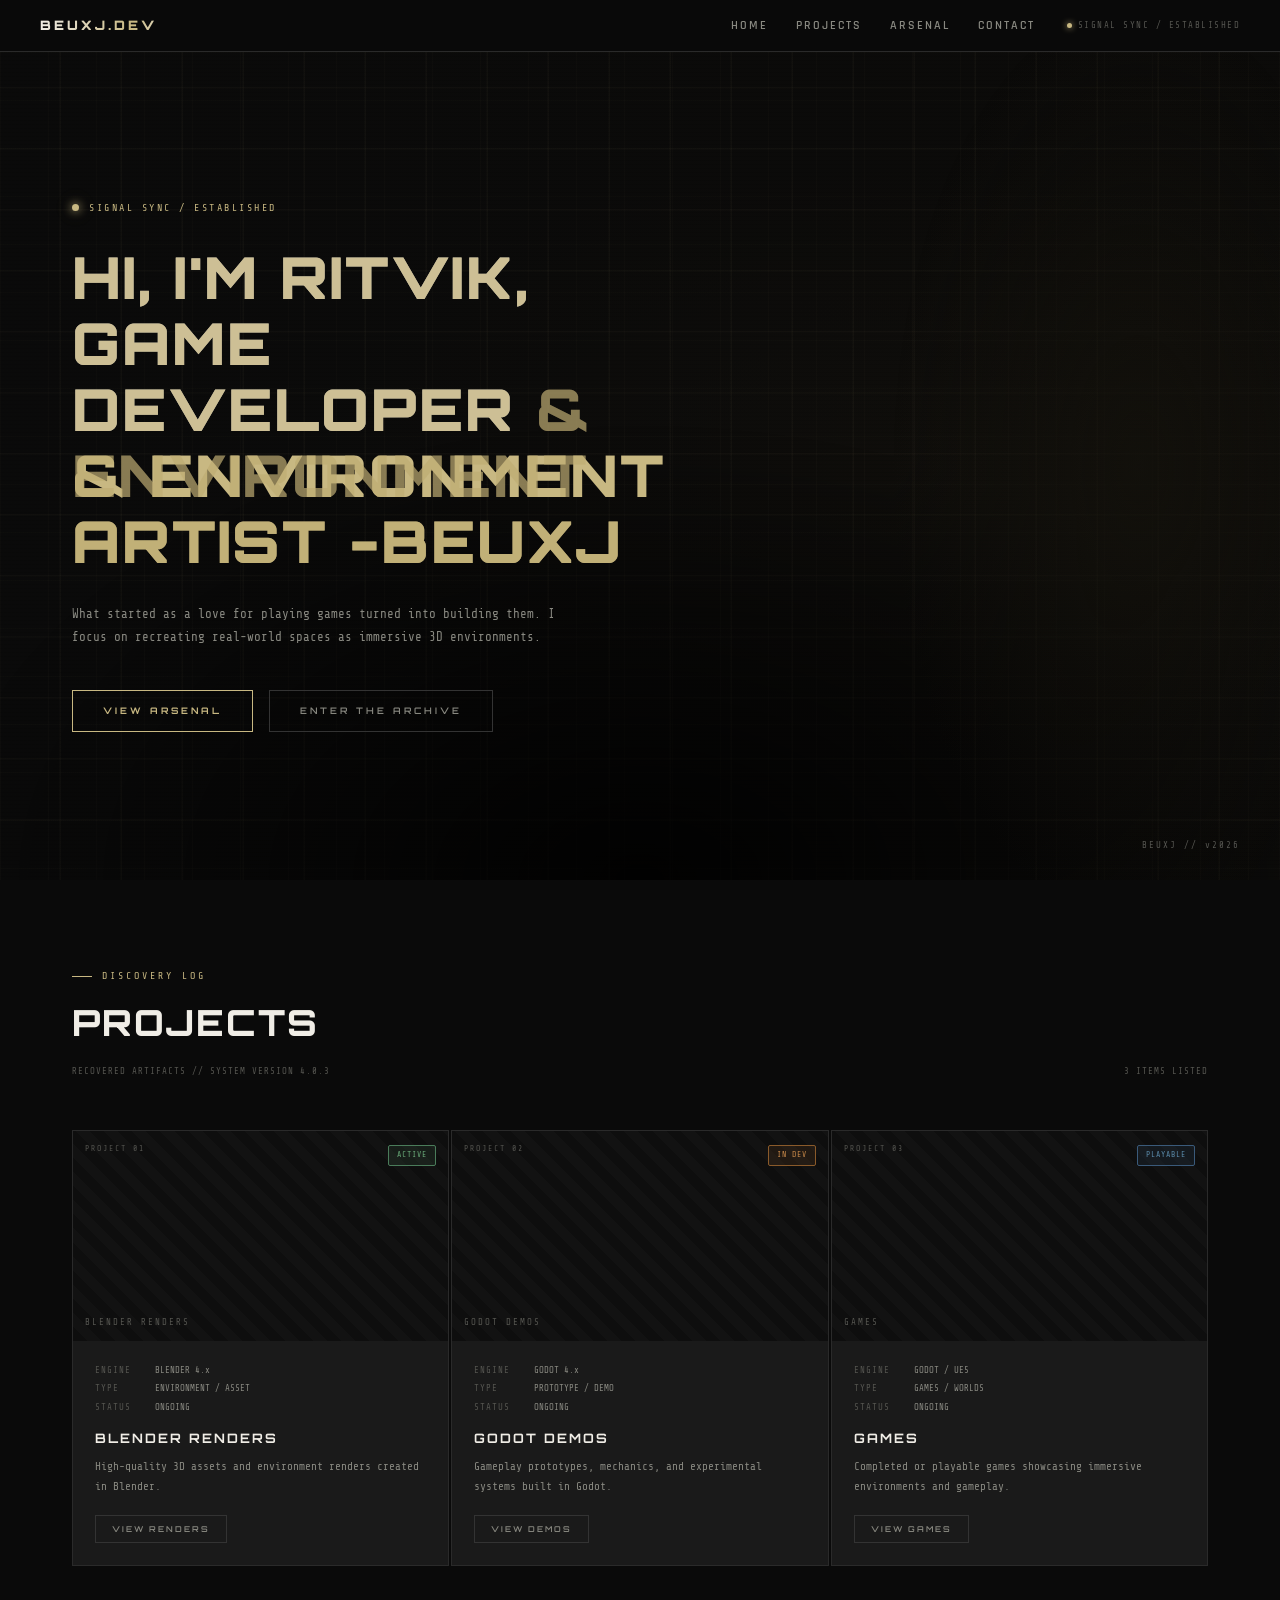
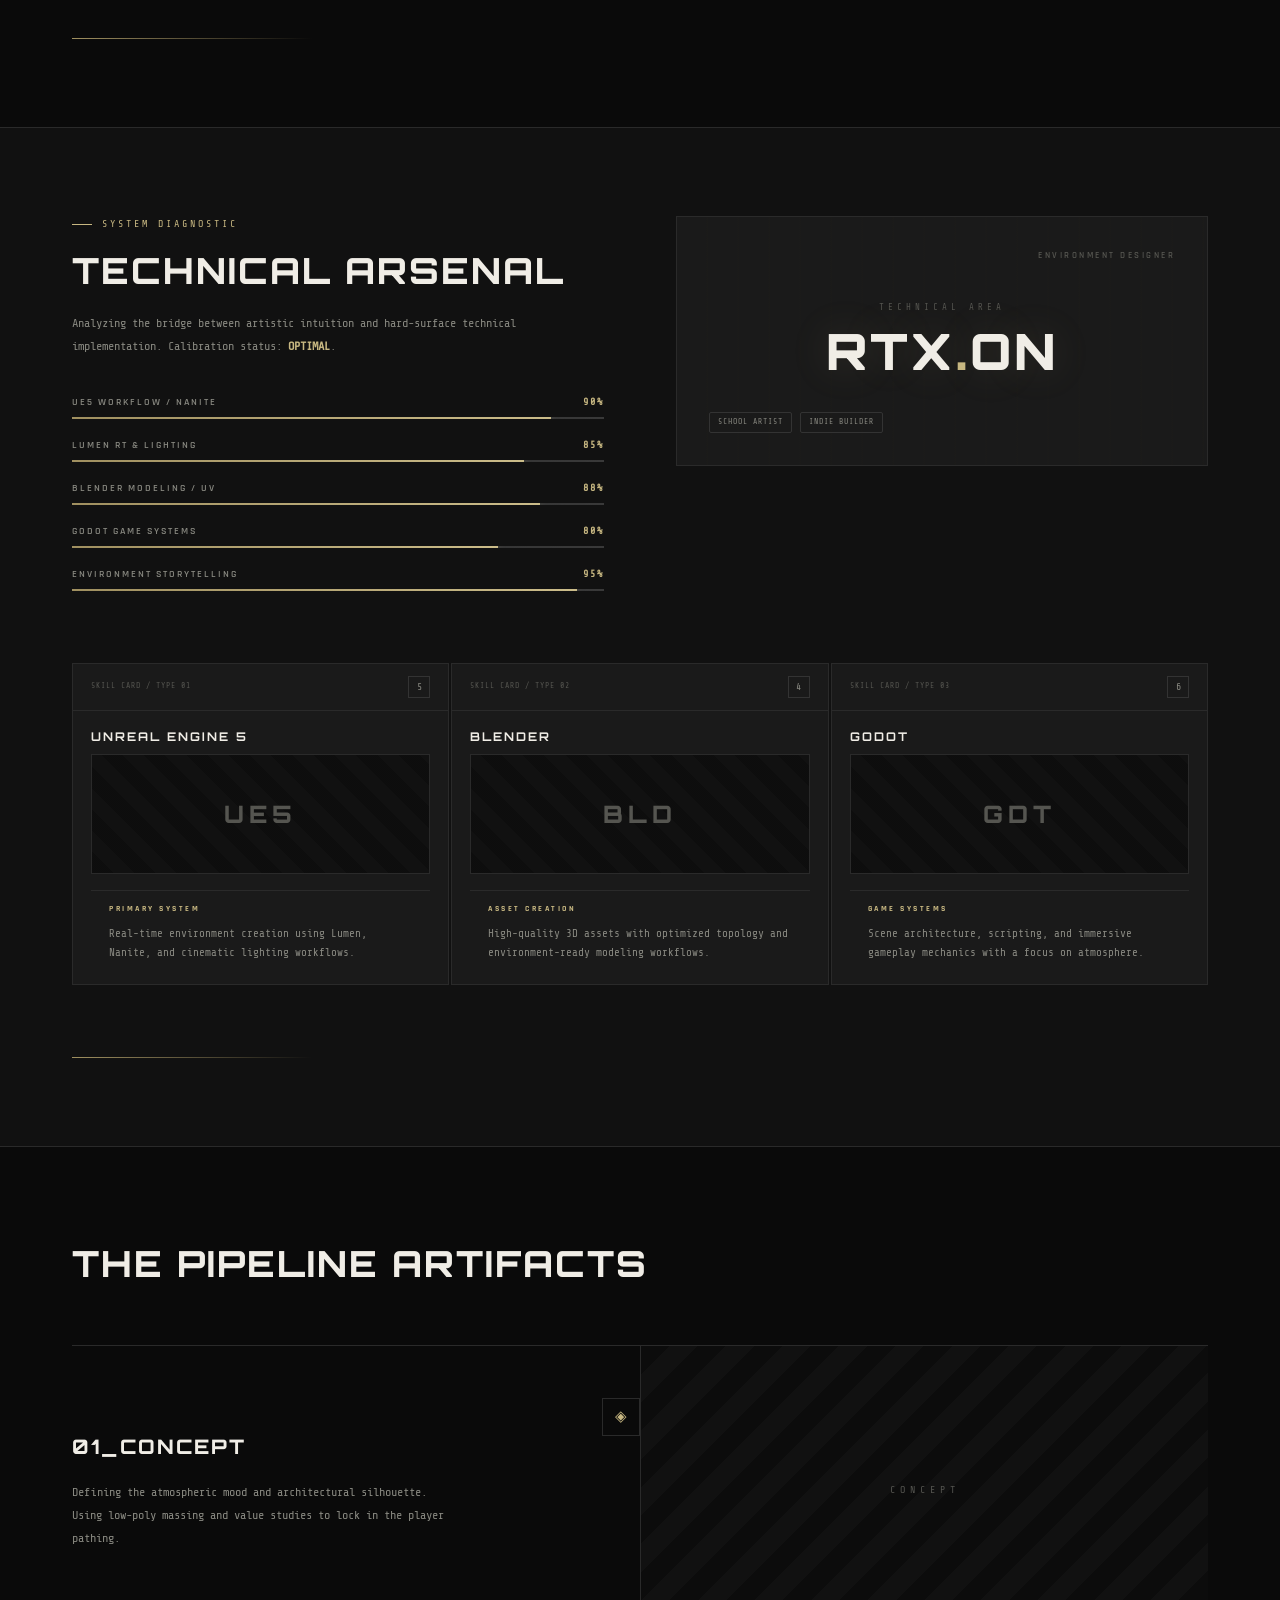
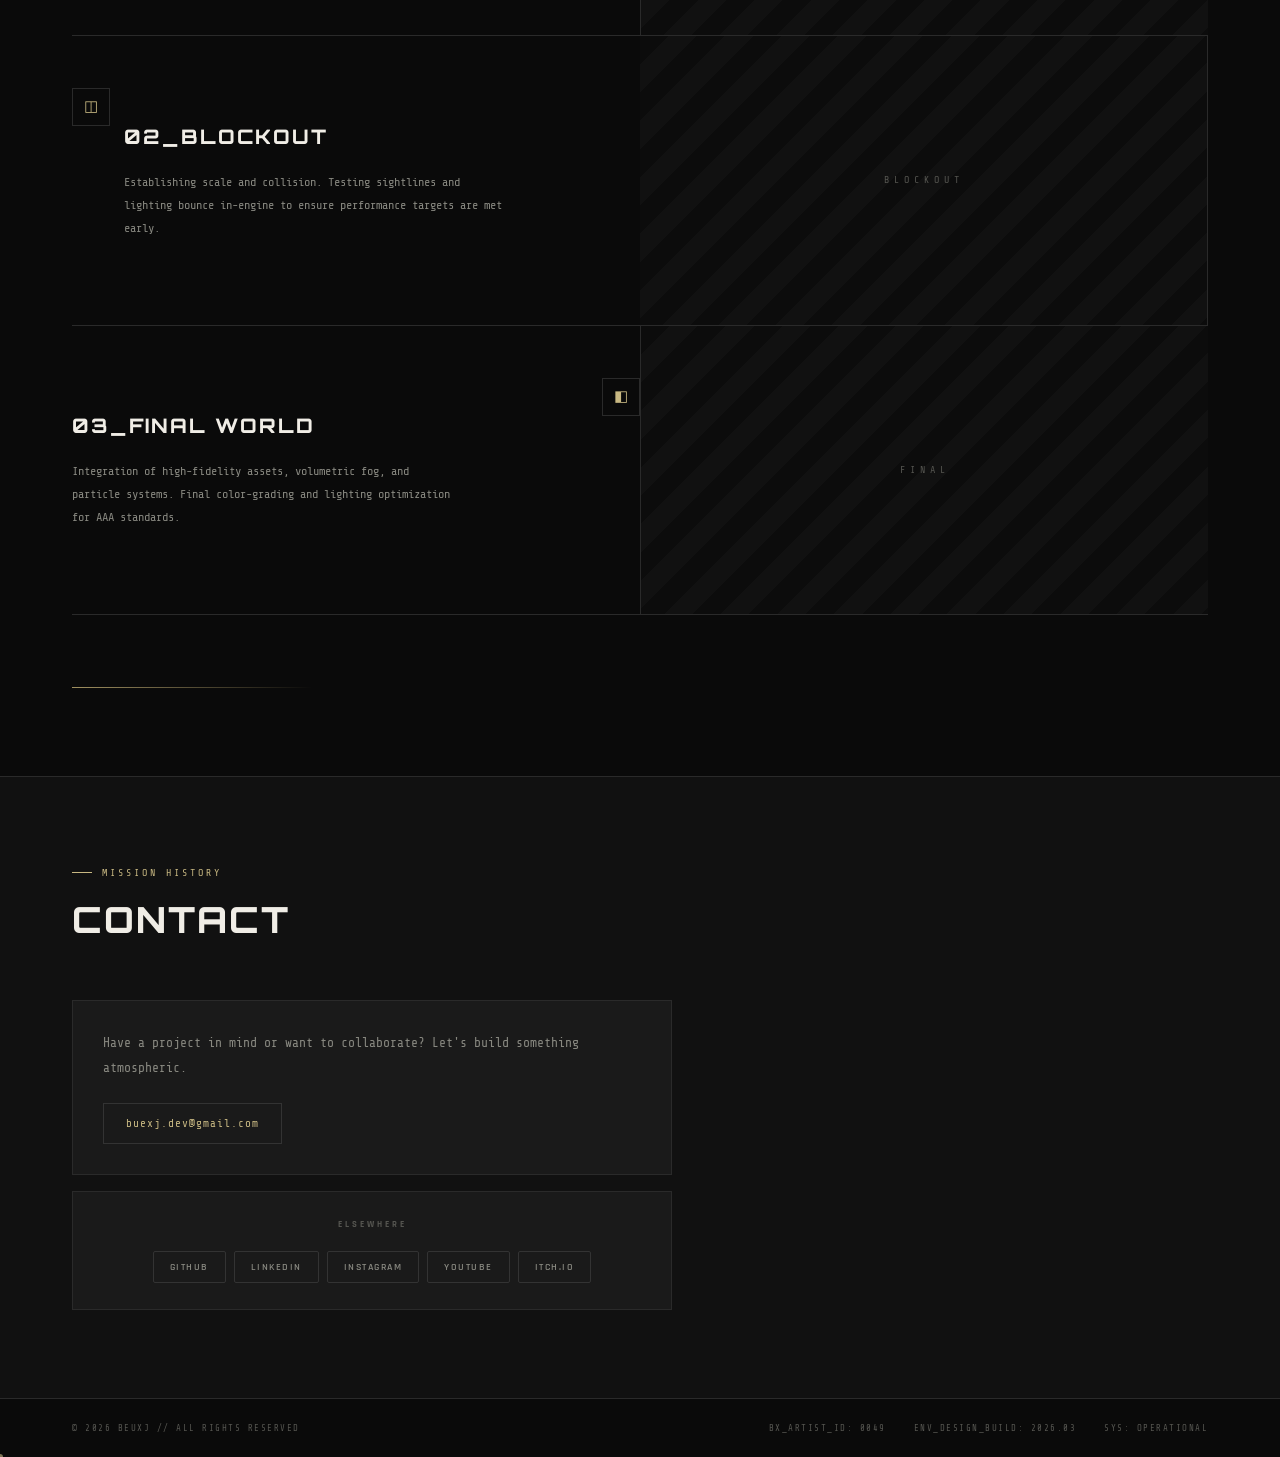
==== commit ddce5da7: "changed to hero title to about section" ====
--- a/index.html
+++ b/index.html
@@ -35,12 +35,12 @@
       </div>
       <div class="hero-inner">
         <div class="hero-tag"><span class="tag-dot"></span>SIGNAL SYNC / ESTABLISHED</div>
-        <h1 class="hero-title" data-text="Game Developer & Environment Artist">
-          Game Developer<br/>
-          <span class="hero-title-accent">&amp; Environment<br/>Artist</span>
+        <h1 class="hero-title" data-text="Hi, I'm Ritvik, Game Developer & Environment Artist -Beuxj">
+          Hi, I'm Ritvik, Game Developer<br/>
+          <span class="hero-title-accent">&amp; Environment<br/>Artist -Beuxj</span>
         </h1>
         <p class="hero-subtitle">
-          I make games and build 3D environments and assets that actually get used in them. Currently developing a realistic cave escape game where the player is trapped underground and must navigate the environment to survive and escape. Focused on immersion, atmosphere, and environmental storytelling.
+          What started as a love for playing games turned into building them. I focus on recreating real-world spaces as immersive 3D environments.
         </p>
         <div class="hero-cta">
           <a href="#projects" class="btn-primary"><span>VIEW ARSENAL</span></a>
@@ -207,11 +207,11 @@
         <div class="contact-elsewhere">
           <div class="elsewhere-label">Elsewhere</div>
           <div class="social-links">
-            <a href="#" class="social-chip">GitHub</a>
-            <a href="#" class="social-chip">LinkedIn</a>
-            <a href="#" class="social-chip">Instagram</a>
-            <a href="#" class="social-chip">YouTube</a>
-            <a href="#" class="social-chip">Itch.io</a>
+            <a href="https://github.com/Beuxj" target="_blank" class="social-chip">GitHub</a>
+            <a href="https://www.linkedin.com/in/ritvik-paul-022bb6386/" target="_blank" class="social-chip">LinkedIn</a>
+            <a href="https://www.instagram.com/beuxj.dev" target="_blank" class="social-chip">Instagram</a>
+            <a href="https://www.youtube.com/@Beuxjcreates" target="_blank" class="social-chip">YouTube</a>
+            <a href="https://beuxj.itch.io/" target="_blank" class="social-chip">Itch.io</a>
           </div>
         </div>
       </div>
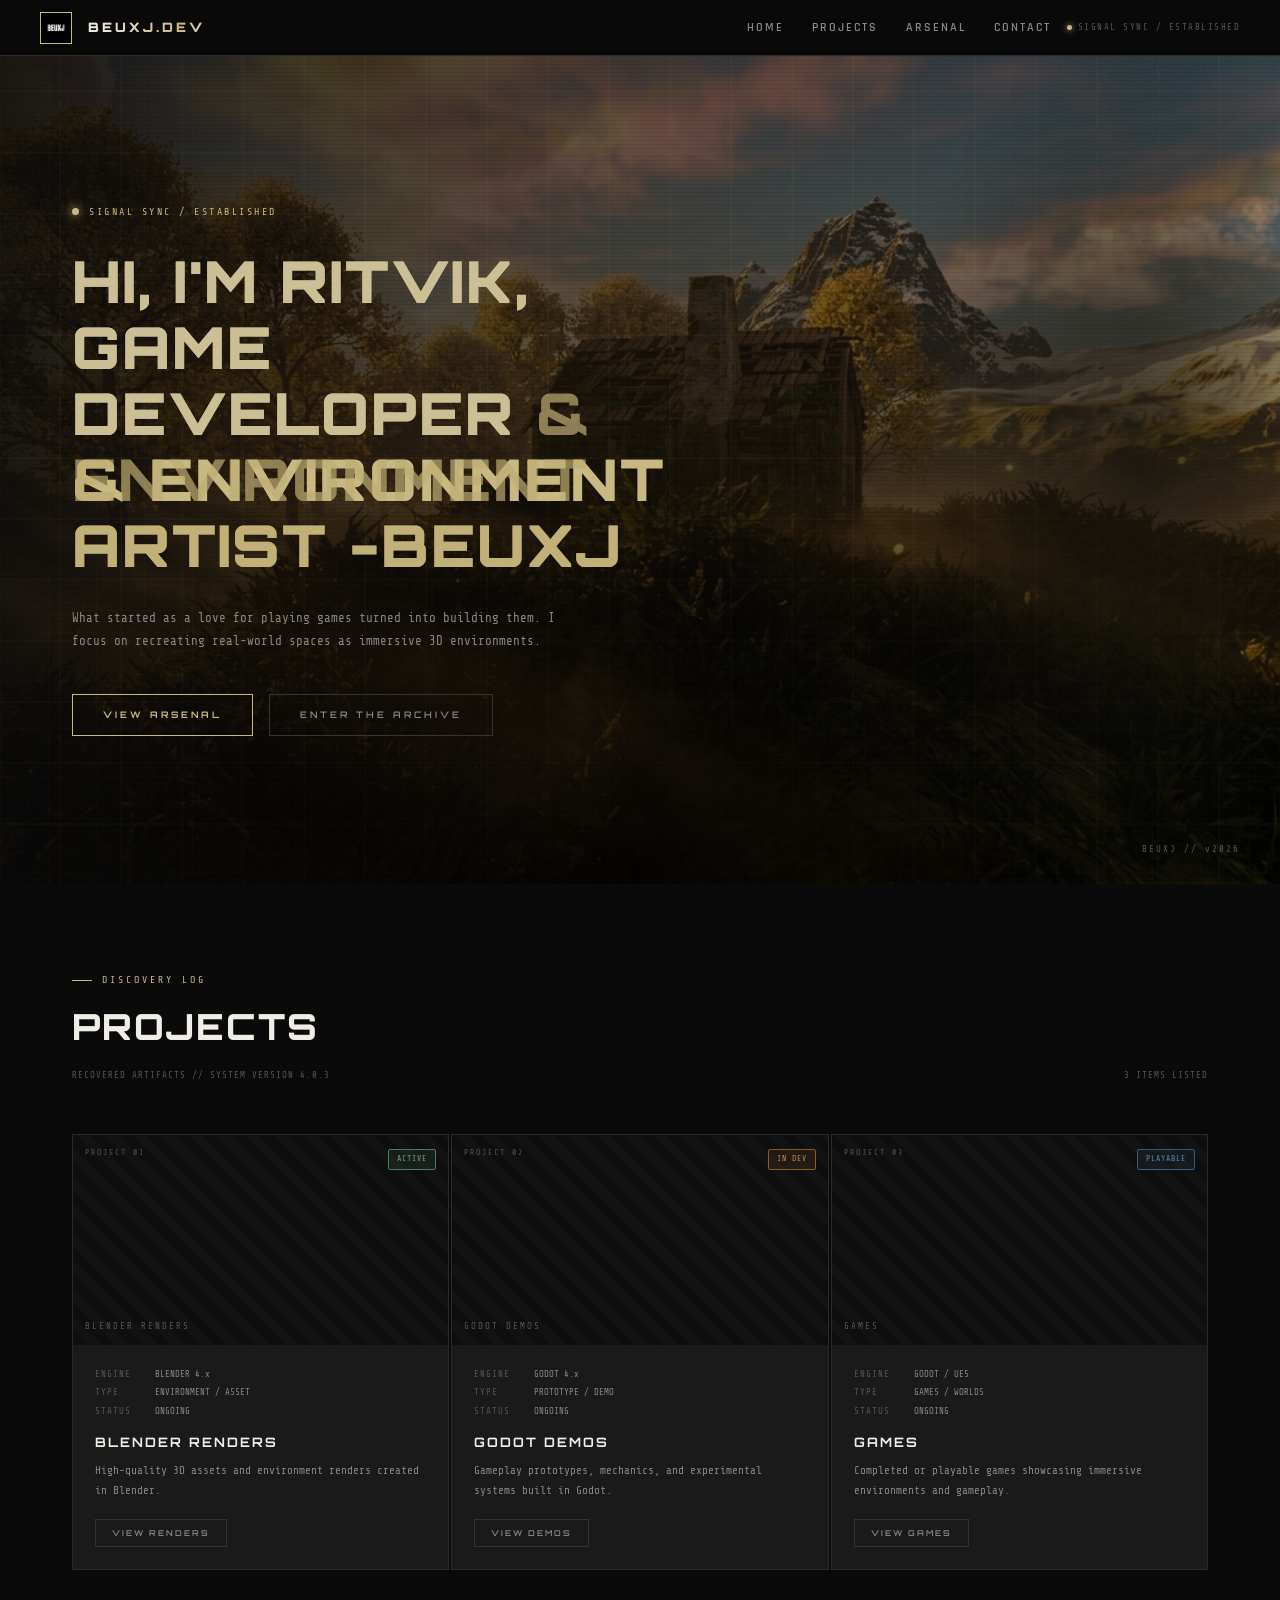
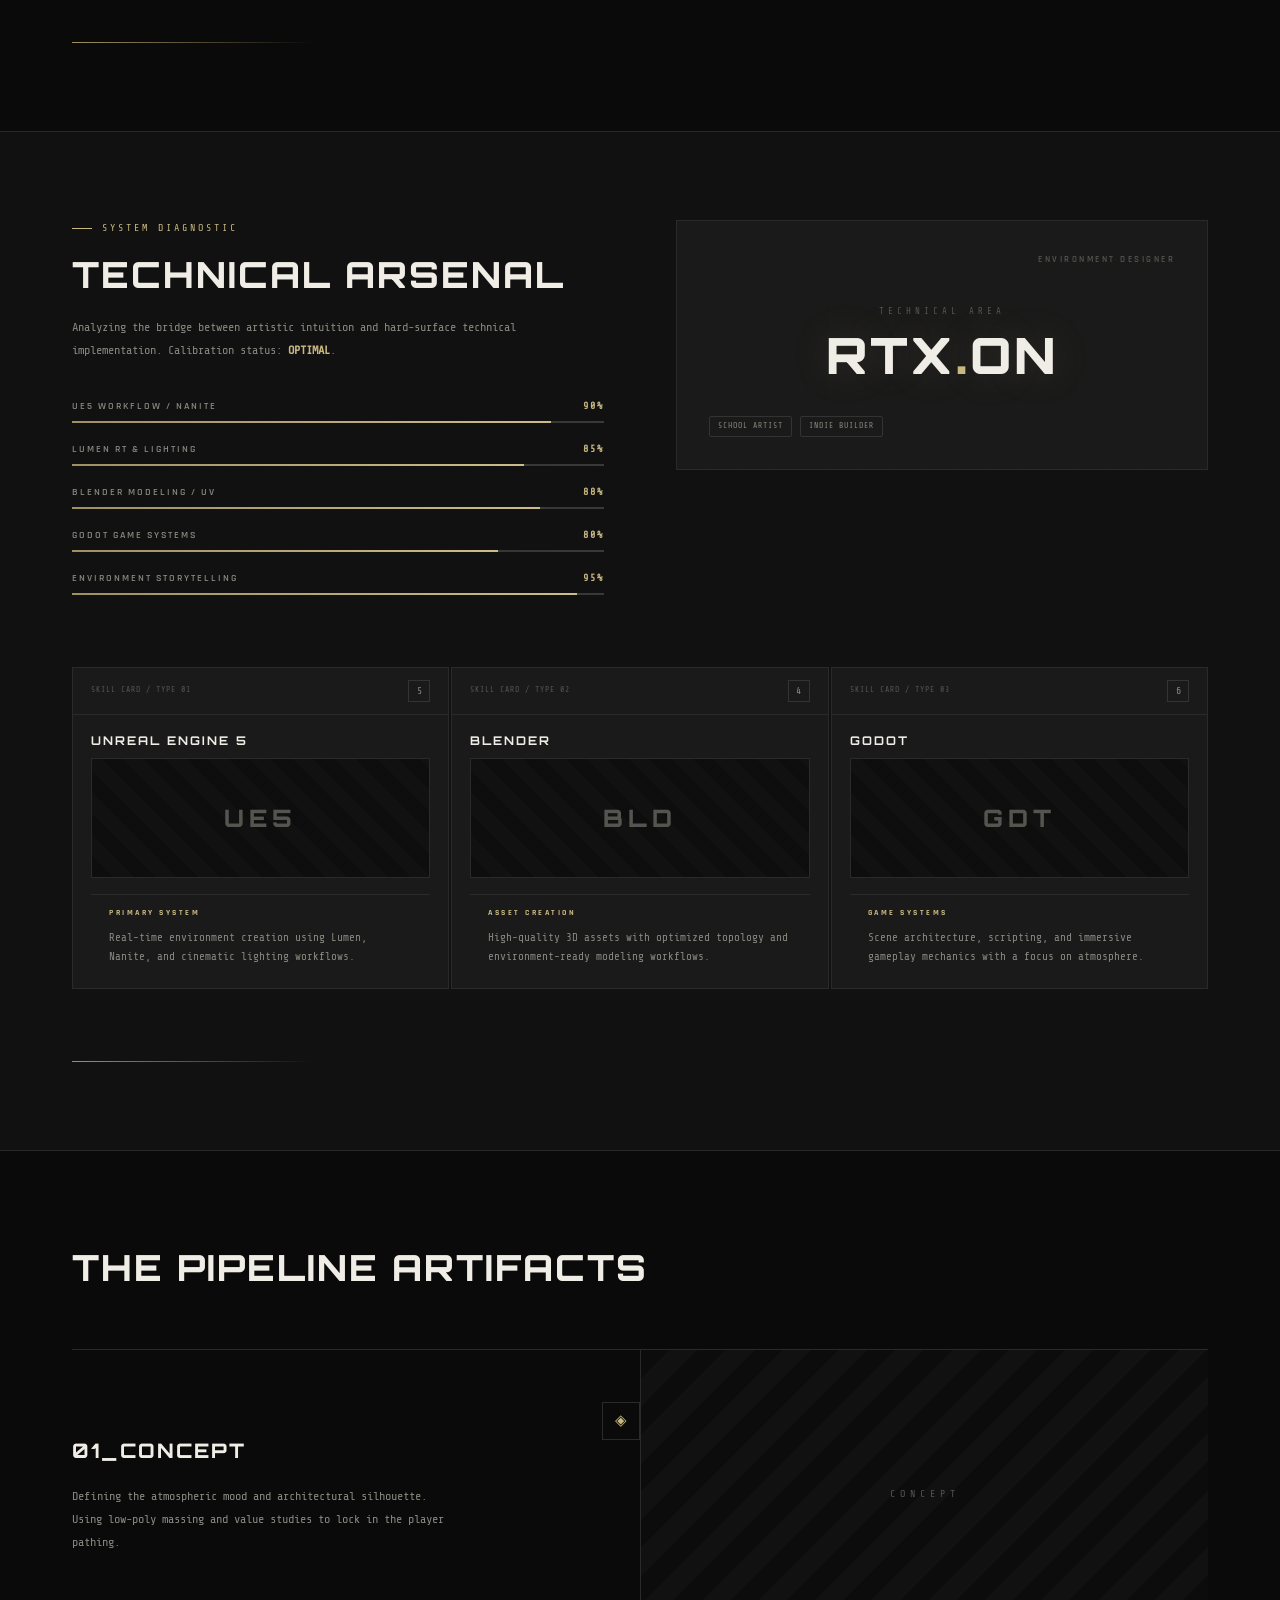
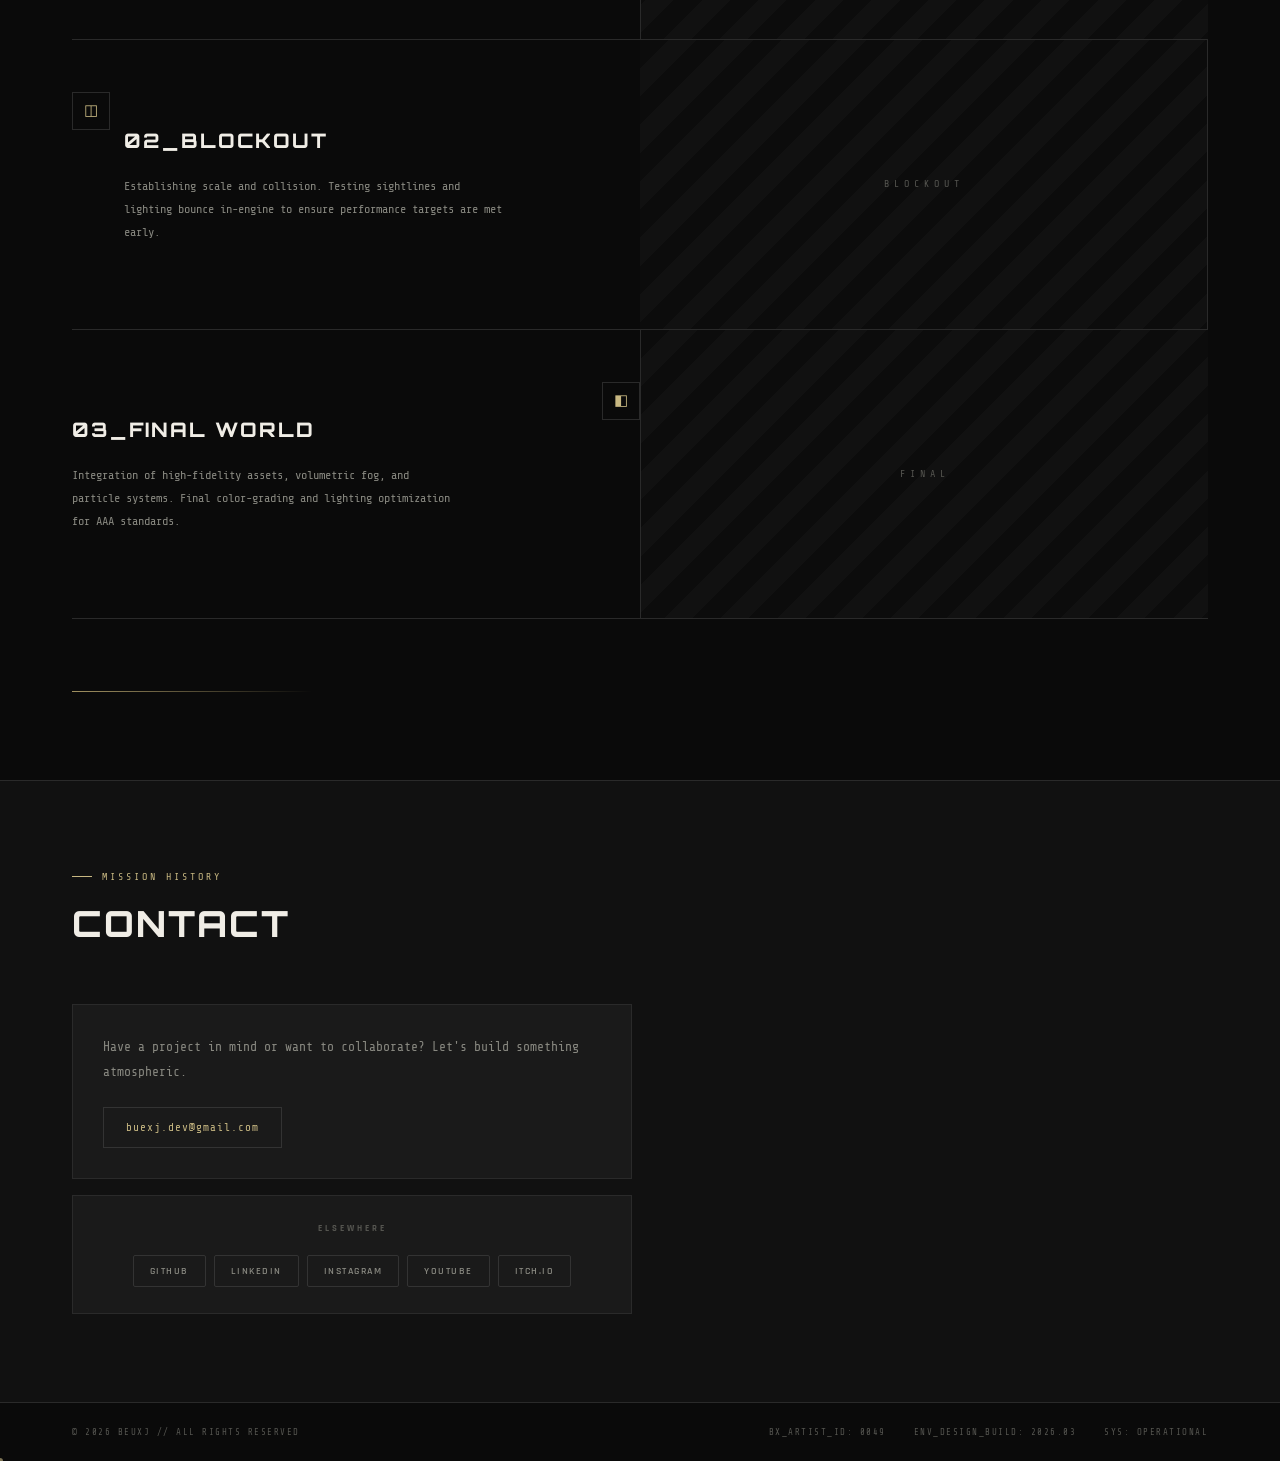
==== commit 5e2c0063: "fixed layout of games and godot pages and added logo also changed the hero image" ====
--- a/index.html
+++ b/index.html
@@ -12,6 +12,11 @@
 <body>
 
   <header class="topnav">
+    <!-- LOGO + BRAND -->
+    <div class="nav-logo">
+      <img src="assets/logo/BEUXJ.png" alt="BEUXJ Logo" onerror="this.style.display='none';this.nextElementSibling.style.display='flex'"/>
+      <span class="nav-logo-fallback" style="display:none">BX</span>
+    </div>
     <div class="nav-brand">BEUXJ<span class="nav-brand-ext">.DEV</span></div>
     <nav class="nav-links">
       <a href="index.html" class="nav-link active">Home</a>
@@ -19,9 +24,7 @@
       <a href="#arsenal" class="nav-link">Arsenal</a>
       <a href="#contact" class="nav-link">Contact</a>
     </nav>
-    <div class="nav-tag">
-      <span class="blink-dot"></span> SIGNAL SYNC / ESTABLISHED
-    </div>
+    <div class="nav-tag"><span class="blink-dot"></span> SIGNAL SYNC / ESTABLISHED</div>
   </header>
 
   <main class="content">
@@ -55,17 +58,11 @@
       <div class="section-header reveal">
         <div class="section-label">DISCOVERY LOG</div>
         <h2 class="section-title">Projects</h2>
-        <div class="section-meta">
-          <span>RECOVERED ARTIFACTS // SYSTEM VERSION 4.0.3</span>
-          <span class="meta-right">3 ITEMS LISTED</span>
-        </div>
+        <div class="section-meta"><span>RECOVERED ARTIFACTS // SYSTEM VERSION 4.0.3</span><span class="meta-right">3 ITEMS LISTED</span></div>
       </div>
       <div class="projects-grid">
         <div class="project-card reveal" data-index="01">
-          <div class="card-media">
-            <div class="card-media-placeholder"><span class="media-tag">BLENDER RENDERS</span><div class="media-noise"></div></div>
-            <div class="card-overlay-tags"><span class="chip chip-green">ACTIVE</span></div>
-          </div>
+          <div class="card-media"><div class="card-media-placeholder"><span class="media-tag">BLENDER RENDERS</span><div class="media-noise"></div></div><div class="card-overlay-tags"><span class="chip chip-green">ACTIVE</span></div></div>
           <div class="card-body">
             <div class="card-meta-row"><span class="card-type">ENGINE</span><span class="card-val">BLENDER 4.x</span></div>
             <div class="card-meta-row"><span class="card-type">TYPE</span><span class="card-val">ENVIRONMENT / ASSET</span></div>
@@ -76,10 +73,7 @@
           </div>
         </div>
         <div class="project-card reveal" data-index="02">
-          <div class="card-media">
-            <div class="card-media-placeholder"><span class="media-tag">GODOT DEMOS</span><div class="media-noise"></div></div>
-            <div class="card-overlay-tags"><span class="chip chip-orange">IN DEV</span></div>
-          </div>
+          <div class="card-media"><div class="card-media-placeholder"><span class="media-tag">GODOT DEMOS</span><div class="media-noise"></div></div><div class="card-overlay-tags"><span class="chip chip-orange">IN DEV</span></div></div>
           <div class="card-body">
             <div class="card-meta-row"><span class="card-type">ENGINE</span><span class="card-val">GODOT 4.x</span></div>
             <div class="card-meta-row"><span class="card-type">TYPE</span><span class="card-val">PROTOTYPE / DEMO</span></div>
@@ -90,10 +84,7 @@
           </div>
         </div>
         <div class="project-card reveal" data-index="03">
-          <div class="card-media">
-            <div class="card-media-placeholder"><span class="media-tag">GAMES</span><div class="media-noise"></div></div>
-            <div class="card-overlay-tags"><span class="chip chip-blue">PLAYABLE</span></div>
-          </div>
+          <div class="card-media"><div class="card-media-placeholder"><span class="media-tag">GAMES</span><div class="media-noise"></div></div><div class="card-overlay-tags"><span class="chip chip-blue">PLAYABLE</span></div></div>
           <div class="card-body">
             <div class="card-meta-row"><span class="card-type">ENGINE</span><span class="card-val">GODOT / UE5</span></div>
             <div class="card-meta-row"><span class="card-type">TYPE</span><span class="card-val">GAMES / WORLDS</span></div>
@@ -125,75 +116,40 @@
         <div class="diag-right reveal">
           <div class="diag-card">
             <div class="diag-card-tag">ENVIRONMENT DESIGNER</div>
-            <div class="diag-card-center">
-              <div class="diag-card-sub">TECHNICAL AREA</div>
-              <div class="diag-big-text">RTX<span class="diag-dot">.</span>ON</div>
-            </div>
-            <div class="diag-card-footer">
-              <span class="chip chip-outline">SCHOOL ARTIST</span>
-              <span class="chip chip-outline">INDIE BUILDER</span>
-            </div>
+            <div class="diag-card-center"><div class="diag-card-sub">TECHNICAL AREA</div><div class="diag-big-text">RTX<span class="diag-dot">.</span>ON</div></div>
+            <div class="diag-card-footer"><span class="chip chip-outline">SCHOOL ARTIST</span><span class="chip chip-outline">INDIE BUILDER</span></div>
           </div>
         </div>
       </div>
       <div class="skill-cards-grid">
-        <div class="skill-card reveal">
-          <div class="skill-card-header"><span class="skill-card-label">SKILL CARD / TYPE 01</span><span class="skill-card-num">5</span></div>
-          <div class="skill-card-name">UNREAL ENGINE 5</div>
-          <div class="skill-card-media"><div class="skill-media-placeholder"><span>UE5</span></div></div>
-          <div class="skill-card-body"><div class="skill-card-role">PRIMARY SYSTEM</div><p>Real-time environment creation using Lumen, Nanite, and cinematic lighting workflows.</p></div>
-        </div>
-        <div class="skill-card reveal">
-          <div class="skill-card-header"><span class="skill-card-label">SKILL CARD / TYPE 02</span><span class="skill-card-num">4</span></div>
-          <div class="skill-card-name">BLENDER</div>
-          <div class="skill-card-media"><div class="skill-media-placeholder"><span>BLD</span></div></div>
-          <div class="skill-card-body"><div class="skill-card-role">ASSET CREATION</div><p>High-quality 3D assets with optimized topology and environment-ready modeling workflows.</p></div>
-        </div>
-        <div class="skill-card reveal">
-          <div class="skill-card-header"><span class="skill-card-label">SKILL CARD / TYPE 03</span><span class="skill-card-num">6</span></div>
-          <div class="skill-card-name">GODOT</div>
-          <div class="skill-card-media"><div class="skill-media-placeholder"><span>GDT</span></div></div>
-          <div class="skill-card-body"><div class="skill-card-role">GAME SYSTEMS</div><p>Scene architecture, scripting, and immersive gameplay mechanics with a focus on atmosphere.</p></div>
-        </div>
+        <div class="skill-card reveal"><div class="skill-card-header"><span class="skill-card-label">SKILL CARD / TYPE 01</span><span class="skill-card-num">5</span></div><div class="skill-card-name">UNREAL ENGINE 5</div><div class="skill-card-media"><div class="skill-media-placeholder"><span>UE5</span></div></div><div class="skill-card-body"><div class="skill-card-role">PRIMARY SYSTEM</div><p>Real-time environment creation using Lumen, Nanite, and cinematic lighting workflows.</p></div></div>
+        <div class="skill-card reveal"><div class="skill-card-header"><span class="skill-card-label">SKILL CARD / TYPE 02</span><span class="skill-card-num">4</span></div><div class="skill-card-name">BLENDER</div><div class="skill-card-media"><div class="skill-media-placeholder"><span>BLD</span></div></div><div class="skill-card-body"><div class="skill-card-role">ASSET CREATION</div><p>High-quality 3D assets with optimized topology and environment-ready modeling workflows.</p></div></div>
+        <div class="skill-card reveal"><div class="skill-card-header"><span class="skill-card-label">SKILL CARD / TYPE 03</span><span class="skill-card-num">6</span></div><div class="skill-card-name">GODOT</div><div class="skill-card-media"><div class="skill-media-placeholder"><span>GDT</span></div></div><div class="skill-card-body"><div class="skill-card-role">GAME SYSTEMS</div><p>Scene architecture, scripting, and immersive gameplay mechanics with a focus on atmosphere.</p></div></div>
       </div>
       <div class="section-divider"></div>
     </section>
 
     <!-- PIPELINE -->
     <section class="section pipeline-section">
-      <div class="section-header reveal">
-        <h2 class="section-title">The Pipeline Artifacts</h2>
-      </div>
+      <div class="section-header reveal"><h2 class="section-title">The Pipeline Artifacts</h2></div>
       <div class="pipeline-steps">
         <div class="pipeline-step reveal">
-          <div class="pipeline-text">
-            <div class="pipeline-num">01_Concept</div>
-            <p>Defining the atmospheric mood and architectural silhouette. Using low-poly massing and value studies to lock in the player pathing.</p>
-            <div class="pipeline-icon">◈</div>
-          </div>
+          <div class="pipeline-text"><div class="pipeline-num">01_Concept</div><p>Defining the atmospheric mood and architectural silhouette. Using low-poly massing and value studies to lock in the player pathing.</p><div class="pipeline-icon">◈</div></div>
           <div class="pipeline-media"><div class="pipeline-placeholder"><div class="pp-noise"></div><span>CONCEPT</span></div></div>
         </div>
         <div class="pipeline-step pipeline-step-reverse reveal">
           <div class="pipeline-media"><div class="pipeline-placeholder"><div class="pp-noise"></div><span>BLOCKOUT</span></div></div>
-          <div class="pipeline-text">
-            <div class="pipeline-num">02_Blockout</div>
-            <p>Establishing scale and collision. Testing sightlines and lighting bounce in-engine to ensure performance targets are met early.</p>
-            <div class="pipeline-icon">◫</div>
-          </div>
+          <div class="pipeline-text"><div class="pipeline-num">02_Blockout</div><p>Establishing scale and collision. Testing sightlines and lighting bounce in-engine to ensure performance targets are met early.</p><div class="pipeline-icon">◫</div></div>
         </div>
         <div class="pipeline-step reveal">
-          <div class="pipeline-text">
-            <div class="pipeline-num">03_Final World</div>
-            <p>Integration of high-fidelity assets, volumetric fog, and particle systems. Final color-grading and lighting optimization for AAA standards.</p>
-            <div class="pipeline-icon">◧</div>
-          </div>
+          <div class="pipeline-text"><div class="pipeline-num">03_Final World</div><p>Integration of high-fidelity assets, volumetric fog, and particle systems. Final color-grading and lighting optimization for AAA standards.</p><div class="pipeline-icon">◧</div></div>
           <div class="pipeline-media"><div class="pipeline-placeholder"><div class="pp-noise"></div><span>FINAL</span></div></div>
         </div>
       </div>
       <div class="section-divider"></div>
     </section>
 
-    <!-- CONTACT -->
+    <!-- CONTACT — email + socials only -->
     <section class="section contact-section" id="contact">
       <div class="section-header reveal">
         <div class="section-label">MISSION HISTORY</div>
@@ -221,11 +177,7 @@
 
   <footer class="footer">
     <div class="footer-left">© 2026 BEUXJ // ALL RIGHTS RESERVED</div>
-    <div class="footer-right">
-      <span>BX_ARTIST_ID: 0049</span>
-      <span>ENV_DESIGN_BUILD: 2026.03</span>
-      <span>SYS: OPERATIONAL</span>
-    </div>
+    <div class="footer-right"><span>BX_ARTIST_ID: 0049</span><span>ENV_DESIGN_BUILD: 2026.03</span><span>SYS: OPERATIONAL</span></div>
   </footer>
 
   <script src="js/script.js"></script>
--- a/css/style.css
+++ b/css/style.css
@@ -25,114 +25,97 @@
   --font-mono:   'Share Tech Mono', monospace;
   --font-sans:   'Orbitron', sans-serif;
   --font-mid:    'Rajdhani', sans-serif;
-  --nav-h:       52px;
+  --nav-h:       56px;
 }
 
 html { scroll-behavior: smooth; }
-
 body {
-  background: var(--bg);
-  color: var(--text);
-  font-family: var(--font-mono);
-  font-size: 13px;
-  line-height: 1.6;
-  min-height: 100vh;
-  overflow-x: hidden;
-}
-
-/* ============ SCROLLBAR ============ */
+  background: var(--bg); color: var(--text);
+  font-family: var(--font-mono); font-size: 13px;
+  line-height: 1.6; min-height: 100vh; overflow-x: hidden;
+}
+
 ::-webkit-scrollbar { width: 4px; }
 ::-webkit-scrollbar-track { background: var(--bg); }
 ::-webkit-scrollbar-thumb { background: var(--border2); border-radius: 2px; }
 ::-webkit-scrollbar-thumb:hover { background: var(--accent2); }
 
 /* ============ KEYFRAMES ============ */
-@keyframes blink       { 0%,100%{opacity:1} 50%{opacity:0.25} }
-@keyframes fadeUp      { from{opacity:0;transform:translateY(28px)} to{opacity:1;transform:translateY(0)} }
-@keyframes fadeIn      { from{opacity:0} to{opacity:1} }
-@keyframes scanDown    { 0%{top:-10%} 100%{top:110%} }
-@keyframes glitch1     { 0%,100%{clip-path:inset(0 0 95% 0)} 20%{clip-path:inset(30% 0 50% 0)} 40%{clip-path:inset(70% 0 10% 0)} 60%{clip-path:inset(10% 0 80% 0)} 80%{clip-path:inset(55% 0 30% 0)} }
-@keyframes glitch2     { 0%,100%{clip-path:inset(50% 0 30% 0);transform:translate(-2px,0)} 33%{clip-path:inset(20% 0 60% 0);transform:translate(2px,0)} 66%{clip-path:inset(75% 0 5% 0);transform:translate(-1px,0)} }
+@keyframes blink    { 0%,100%{opacity:1} 50%{opacity:0.25} }
+@keyframes fadeUp   { from{opacity:0;transform:translateY(28px)} to{opacity:1;transform:translateY(0)} }
+@keyframes fadeIn   { from{opacity:0} to{opacity:1} }
+@keyframes scanDown { 0%{top:-10%} 100%{top:110%} }
+@keyframes glitch1  { 0%,100%{clip-path:inset(0 0 95% 0)} 20%{clip-path:inset(30% 0 50% 0)} 40%{clip-path:inset(70% 0 10% 0)} 60%{clip-path:inset(10% 0 80% 0)} 80%{clip-path:inset(55% 0 30% 0)} }
+@keyframes glitch2  { 0%,100%{clip-path:inset(50% 0 30% 0);transform:translate(-2px,0)} 33%{clip-path:inset(20% 0 60% 0);transform:translate(2px,0)} 66%{clip-path:inset(75% 0 5% 0);transform:translate(-1px,0)} }
 @keyframes borderPulse { 0%,100%{border-color:var(--border)} 50%{border-color:var(--accent2)} }
-@keyframes floatY      { 0%,100%{transform:translateY(0)} 50%{transform:translateY(-6px)} }
-@keyframes shimmer     { 0%{background-position:-200% center} 100%{background-position:200% center} }
+@keyframes floatY   { 0%,100%{transform:translateY(0)} 50%{transform:translateY(-6px)} }
+@keyframes shimmer  { 0%{background-position:-200% center} 100%{background-position:200% center} }
 
 /* ============ TOP NAV ============ */
 .topnav {
-  position: fixed;
-  left: 0; right: 0; top: 0;
+  position: fixed; left: 0; right: 0; top: 0;
   height: var(--nav-h);
   background: rgba(10,10,10,0.96);
   border-bottom: 1px solid var(--border);
-  display: flex;
-  align-items: center;
-  padding: 0 40px;
-  gap: 32px;
-  z-index: 99;
-  backdrop-filter: blur(12px);
+  display: flex; align-items: center;
+  padding: 0 40px; gap: 16px;
+  z-index: 99; backdrop-filter: blur(12px);
   animation: fadeIn 0.5s ease both;
 }
 .topnav::after {
-  content: '';
-  position: absolute;
-  bottom: 0; left: 0;
+  content: ''; position: absolute; bottom: 0; left: 0;
   height: 1px; width: 0;
   background: linear-gradient(90deg, var(--accent), transparent);
   transition: width 0.6s ease;
 }
 .topnav.scrolled::after { width: 60%; }
 
+/* LOGO */
+.nav-logo {
+  width: 32px; height: 32px; flex-shrink: 0;
+  border: 1px solid var(--accent);
+  display: flex; align-items: center; justify-content: center;
+  overflow: hidden;
+}
+.nav-logo img { width: 100%; height: 100%; object-fit: cover; display: block; }
+.nav-logo-fallback {
+  font-family: var(--font-sans); font-weight: 900; font-size: 10px;
+  color: var(--accent); letter-spacing: 1px;
+}
+
 .nav-brand {
-  font-family: var(--font-sans);
-  font-weight: 900;
-  font-size: 13px;
-  letter-spacing: 3px;
-  text-transform: uppercase;
+  font-family: var(--font-sans); font-weight: 900;
+  font-size: 13px; letter-spacing: 3px; text-transform: uppercase;
   background: linear-gradient(90deg, var(--white) 0%, var(--accent) 40%, var(--white) 60%, var(--white) 100%);
   background-size: 200% auto;
-  -webkit-background-clip: text;
-  -webkit-text-fill-color: transparent;
+  -webkit-background-clip: text; -webkit-text-fill-color: transparent;
   background-clip: text;
   animation: shimmer 3s linear 0.8s both;
 }
 
 .nav-links { display: flex; gap: 28px; margin-left: auto; }
-
 .nav-link {
-  font-family: var(--font-mid);
-  font-weight: 600;
-  color: var(--text-dim);
-  text-decoration: none;
-  font-size: 12px;
-  letter-spacing: 2px;
-  text-transform: uppercase;
-  position: relative;
-  transition: color 0.25s;
+  font-family: var(--font-mid); font-weight: 600;
+  color: var(--text-dim); text-decoration: none;
+  font-size: 12px; letter-spacing: 2px; text-transform: uppercase;
+  position: relative; transition: color 0.25s;
 }
 .nav-link::after {
-  content: '';
-  position: absolute;
-  bottom: -4px; left: 0;
-  width: 0; height: 1px;
-  background: var(--accent);
+  content: ''; position: absolute; bottom: -4px; left: 0;
+  width: 0; height: 1px; background: var(--accent);
   transition: width 0.3s ease;
 }
 .nav-link:hover { color: var(--white); }
-.nav-link:hover::after,
-.nav-link.active::after { width: 100%; }
+.nav-link:hover::after, .nav-link.active::after { width: 100%; }
 .nav-link.active { color: var(--accent); }
 
 .nav-tag {
-  font-family: var(--font-mono);
-  font-size: 9px; letter-spacing: 1.5px;
-  color: var(--text-xdim);
-  display: flex; align-items: center; gap: 6px;
+  font-family: var(--font-mono); font-size: 9px; letter-spacing: 1.5px;
+  color: var(--text-xdim); display: flex; align-items: center; gap: 6px;
 }
 .blink-dot {
-  width: 5px; height: 5px;
-  border-radius: 50%;
-  background: var(--accent);
-  display: inline-block;
+  width: 5px; height: 5px; border-radius: 50%;
+  background: var(--accent); display: inline-block;
   box-shadow: 0 0 6px var(--accent);
   animation: blink 1.5s ease-in-out infinite;
 }
@@ -140,428 +123,273 @@
 /* ============ MAIN CONTENT ============ */
 .content { margin-left: 0; padding-top: var(--nav-h); }
 
-/* ============ HERO ============ */
+/* ============ HERO (index page) ============ */
 .hero {
-  position: relative;
-  min-height: 92vh;
-  display: flex;
-  align-items: center;
-  overflow: hidden;
-  padding: 80px 72px;
-}
-
+  position: relative; min-height: 92vh;
+  display: flex; align-items: center;
+  overflow: hidden; padding: 80px 72px;
+}
 .hero-bg {
   position: absolute; inset: 0;
   background:
     linear-gradient(90deg, rgba(10,10,10,0.93) 0%, rgba(10,10,10,0.55) 55%, rgba(10,10,10,0.22) 100%),
     radial-gradient(ellipse 80% 60% at 70% 50%, rgba(30,25,15,0.4) 0%, transparent 60%),
-    url('../assets/logo/bannersketch.png') center / cover no-repeat;
-    background-color: #0c0b09;
-  }
-  .hero-bg::before {
-    content: '';
-    position: absolute; inset: 0;
-    background-image:
+    url('../assets/logo/hero_image.png') center / cover no-repeat;
+  background-color: #0c0b09;
+}
+.hero-bg::before {
+  content: ''; position: absolute; inset: 0;
+  background-image:
     repeating-linear-gradient(90deg, transparent 0px, transparent 59px, rgba(200,184,130,0.04) 60px, rgba(200,184,130,0.04) 61px),
     repeating-linear-gradient(0deg,  transparent 0px, transparent 59px, rgba(200,184,130,0.03) 60px, rgba(200,184,130,0.03) 61px);
-    pointer-events: none;
-  }
-  .hero-bg::after {
-    content: '';
-    position: absolute;
-    right: 0; top: 0; width: 55%; height: 100%;
-    background: radial-gradient(ellipse 50% 80% at 80% 50%, rgba(20,18,12,0.7) 0%, transparent 70%);
-    clip-path: polygon(10% 0%, 100% 0%, 100% 100%, 10% 100%, 0% 80%, 0% 20%);
-  }
-
-  .hero-scan-lines {
-    position: absolute; inset: 0;
-    background: repeating-linear-gradient(0deg, transparent, transparent 3px, rgba(0,0,0,0.07) 3px, rgba(0,0,0,0.07) 4px);
-    pointer-events: none;
-    animation: fadeIn 1.5s ease 0.3s both;
-  }
+  pointer-events: none;
+}
+.hero-bg::after {
+  content: ''; position: absolute; right: 0; top: 0; width: 55%; height: 100%;
+  background: radial-gradient(ellipse 50% 80% at 80% 50%, rgba(20,18,12,0.7) 0%, transparent 70%);
+  clip-path: polygon(10% 0%, 100% 0%, 100% 100%, 10% 100%, 0% 80%, 0% 20%);
+}
+.hero-scan-lines {
+  position: absolute; inset: 0;
+  background: repeating-linear-gradient(0deg, transparent, transparent 3px, rgba(0,0,0,0.07) 3px, rgba(0,0,0,0.07) 4px);
+  pointer-events: none; animation: fadeIn 1.5s ease 0.3s both;
+}
 .hero-scan-lines::after {
-  content: '';
-  position: absolute;
-  left: 0; right: 0; top: -10%;
-  height: 3%;
+  content: ''; position: absolute; left: 0; right: 0; top: -10%; height: 3%;
   background: linear-gradient(0deg, transparent, rgba(200,184,130,0.035), transparent);
   animation: scanDown 8s linear infinite;
 }
-
 .hero-grid {
   position: absolute; inset: 0;
   background-image:
     linear-gradient(rgba(200,184,130,0.025) 1px, transparent 1px),
     linear-gradient(90deg, rgba(200,184,130,0.025) 1px, transparent 1px);
-  background-size: 48px 48px;
-  pointer-events: none;
-}
-
+  background-size: 48px 48px; pointer-events: none;
+}
 .hero-vignette {
   position: absolute; inset: 0;
   background: radial-gradient(ellipse 100% 100% at 50% 100%, rgba(0,0,0,0.85) 0%, transparent 55%);
   pointer-events: none;
 }
-
-.hero-inner {
-  position: relative;
-  max-width: 660px;
-  z-index: 2;
-}
-
+.hero-inner { position: relative; max-width: 660px; z-index: 2; }
 .hero-tag {
   display: flex; align-items: center; gap: 10px;
-  font-family: var(--font-mono);
-  font-size: 10px; letter-spacing: 2.5px;
-  color: var(--accent);
-  margin-bottom: 28px;
-  text-transform: uppercase;
+  font-family: var(--font-mono); font-size: 10px; letter-spacing: 2.5px;
+  color: var(--accent); margin-bottom: 28px; text-transform: uppercase;
   animation: fadeUp 0.7s ease both 0.1s;
 }
 .tag-dot {
-  width: 7px; height: 7px;
-  border-radius: 50%;
-  background: var(--accent);
+  width: 7px; height: 7px; border-radius: 50%; background: var(--accent);
   box-shadow: 0 0 10px var(--accent), 0 0 20px rgba(200,184,130,0.3);
   animation: blink 2s ease-in-out infinite;
 }
-
 .hero-title {
-  font-family: var(--font-sans);
-  font-weight: 900;
-  font-size: clamp(28px, 4.5vw, 58px);
-  line-height: 1.15;
-  color: var(--white);
-  margin-bottom: 28px;
-  letter-spacing: 2px;
-  text-transform: uppercase;
-  animation: fadeUp 0.7s ease both 0.2s;
-  position: relative;
-}
-.hero-title::before,
-.hero-title::after {
-  content: attr(data-text);
-  position: absolute; inset: 0;
-  pointer-events: none;
-}
-.hero-title::before {
-  color: rgba(200,184,130,0.55);
-  animation: glitch1 7s steps(1) infinite 2s;
-}
-.hero-title::after {
-  color: rgba(180,160,100,0.35);
-  animation: glitch2 9s steps(1) infinite 3.5s;
-}
-.hero-title-accent { color: var(--accent); display: block; }
-
+  font-family: var(--font-sans); font-weight: 900;
+  font-size: clamp(28px, 4.5vw, 58px); line-height: 1.15;
+  color: var(--white); margin-bottom: 28px; letter-spacing: 2px;
+  text-transform: uppercase; animation: fadeUp 0.7s ease both 0.2s; position: relative;
+}
+.hero-title::before, .hero-title::after {
+  content: attr(data-text); position: absolute; inset: 0; pointer-events: none;
+}
+.hero-title::before { color: rgba(200,184,130,0.55); animation: glitch1 7s steps(1) infinite 2s; }
+.hero-title::after  { color: rgba(180,160,100,0.35); animation: glitch2 9s steps(1) infinite 3.5s; }
+.hero-title-accent  { color: var(--accent); display: block; }
 .hero-subtitle {
-  font-family: var(--font-mono);
-  font-size: 12.5px;
-  color: var(--text-dim);
-  line-height: 1.9;
-  max-width: 520px;
-  margin-bottom: 40px;
+  font-family: var(--font-mono); font-size: 12.5px; color: var(--text-dim);
+  line-height: 1.9; max-width: 520px; margin-bottom: 40px;
   animation: fadeUp 0.7s ease both 0.35s;
 }
-
-.hero-cta {
-  display: flex; gap: 16px; flex-wrap: wrap;
-  animation: fadeUp 0.7s ease both 0.5s;
-}
-
+.hero-cta { display: flex; gap: 16px; flex-wrap: wrap; animation: fadeUp 0.7s ease both 0.5s; }
 .btn-primary {
-  display: inline-flex; align-items: center; gap: 8px;
-  padding: 13px 30px;
-  background: transparent;
-  border: 1px solid var(--accent);
-  color: var(--accent);
-  font-family: var(--font-sans);
-  font-size: 9px; font-weight: 700;
-  letter-spacing: 3px; text-transform: uppercase;
-  text-decoration: none;
-  transition: color 0.25s, box-shadow 0.25s;
-  position: relative; overflow: hidden;
+  display: inline-flex; align-items: center; gap: 8px; padding: 13px 30px;
+  background: transparent; border: 1px solid var(--accent); color: var(--accent);
+  font-family: var(--font-sans); font-size: 9px; font-weight: 700;
+  letter-spacing: 3px; text-transform: uppercase; text-decoration: none;
+  transition: color 0.25s, box-shadow 0.25s; position: relative; overflow: hidden;
 }
 .btn-primary::before {
-  content: '';
-  position: absolute; inset: 0;
-  background: var(--accent);
+  content: ''; position: absolute; inset: 0; background: var(--accent);
   transform: scaleX(0); transform-origin: left;
-  transition: transform 0.3s cubic-bezier(0.4,0,0.2,1);
-  z-index: 0;
+  transition: transform 0.3s cubic-bezier(0.4,0,0.2,1); z-index: 0;
 }
 .btn-primary span { position: relative; z-index: 1; }
 .btn-primary:hover { color: var(--bg); box-shadow: 0 0 24px var(--accent-glow); }
 .btn-primary:hover::before { transform: scaleX(1); }
-
 .btn-ghost {
-  display: inline-flex; align-items: center;
-  padding: 13px 30px;
-  background: transparent;
-  border: 1px solid var(--border2);
-  color: var(--text-dim);
-  font-family: var(--font-sans);
-  font-size: 9px; font-weight: 600;
-  letter-spacing: 3px; text-transform: uppercase;
-  text-decoration: none;
+  display: inline-flex; align-items: center; padding: 13px 30px;
+  background: transparent; border: 1px solid var(--border2); color: var(--text-dim);
+  font-family: var(--font-sans); font-size: 9px; font-weight: 600;
+  letter-spacing: 3px; text-transform: uppercase; text-decoration: none;
   transition: border-color 0.25s, color 0.25s;
 }
 .btn-ghost:hover { border-color: var(--text-dim); color: var(--white); }
-
 .hero-corner-tag {
-  position: absolute;
-  bottom: 28px; right: 40px;
-  font-family: var(--font-mono);
-  font-size: 9px; letter-spacing: 2px;
-  color: var(--text-xdim);
-  z-index: 2;
-  animation: fadeIn 1s ease both 1.2s;
+  position: absolute; bottom: 28px; right: 40px;
+  font-family: var(--font-mono); font-size: 9px; letter-spacing: 2px;
+  color: var(--text-xdim); z-index: 2; animation: fadeIn 1s ease both 1.2s;
+}
+
+/* ============ SUB-PAGE HERO (shared) ============ */
+.sub-hero {
+  position: relative; min-height: 68vh;
+  display: flex; align-items: center;
+  overflow: hidden; padding: 100px 72px 72px;
+}
+.sub-hero-bg { position: absolute; inset: 0; }
+.sub-hero-inner { position: relative; z-index: 2; max-width: 700px; }
+
+.sub-breadcrumb {
+  display: flex; align-items: center; gap: 8px;
+  font-family: var(--font-mono); font-size: 9px; letter-spacing: 2px;
+  color: var(--text-xdim); margin-bottom: 20px;
+  animation: fadeUp 0.5s ease both 0.05s;
+}
+.sub-breadcrumb a { color: var(--text-xdim); text-decoration: none; transition: color 0.2s; }
+.sub-breadcrumb a:hover { color: var(--accent); }
+.bc-sep { color: var(--border2); }
+
+.sub-page-tag {
+  display: flex; align-items: center; gap: 10px;
+  font-family: var(--font-mono); font-size: 10px; letter-spacing: 2.5px;
+  margin-bottom: 24px; text-transform: uppercase;
+  animation: fadeUp 0.6s ease both 0.1s;
+}
+.sp-tag-dot { width: 7px; height: 7px; border-radius: 50%; flex-shrink: 0; }
+
+.sub-title {
+  font-family: var(--font-sans); font-weight: 900;
+  font-size: clamp(36px, 6vw, 76px); line-height: 1.0;
+  color: var(--white); letter-spacing: 2px; text-transform: uppercase;
+  margin-bottom: 20px; animation: fadeUp 0.6s ease both 0.2s;
+}
+.sub-desc {
+  font-family: var(--font-mono); font-size: 12.5px; color: var(--text-dim);
+  line-height: 1.9; max-width: 540px; margin-bottom: 36px;
+  animation: fadeUp 0.6s ease both 0.3s;
+}
+.sub-stats {
+  display: flex; gap: 36px; flex-wrap: wrap;
+  animation: fadeUp 0.6s ease both 0.4s;
+}
+.stat-item { display: flex; flex-direction: column; gap: 4px; }
+.stat-val  { font-family: var(--font-sans); font-weight: 800; font-size: 18px; letter-spacing: 2px; }
+.stat-label{ font-family: var(--font-mono); font-size: 8px; letter-spacing: 2px; color: var(--text-xdim); }
+.sub-corner-tag {
+  position: absolute; bottom: 28px; right: 40px;
+  font-family: var(--font-mono); font-size: 9px; letter-spacing: 2px;
+  color: var(--text-xdim); z-index: 2;
 }
 
 /* ============ SECTIONS ============ */
 .section { padding: 88px 72px; }
 .section-header { margin-bottom: 52px; }
-
 .section-label {
-  font-family: var(--font-mono);
-  font-size: 10px; letter-spacing: 3px;
-  color: var(--accent);
-  text-transform: uppercase;
-  margin-bottom: 10px;
+  font-family: var(--font-mono); font-size: 10px; letter-spacing: 3px;
+  color: var(--accent); text-transform: uppercase; margin-bottom: 10px;
   display: flex; align-items: center; gap: 10px;
 }
-.section-label::before {
-  content: '';
-  display: inline-block;
-  width: 20px; height: 1px;
-  background: var(--accent);
-}
-
+.section-label::before { content: ''; display: inline-block; width: 20px; height: 1px; background: var(--accent); }
 .section-title {
-  font-family: var(--font-sans);
-  font-weight: 800;
-  font-size: clamp(20px, 3vw, 36px);
-  color: var(--white);
-  letter-spacing: 2px;
-  text-transform: uppercase;
-  margin-bottom: 12px;
-  position: relative;
+  font-family: var(--font-sans); font-weight: 800;
+  font-size: clamp(20px, 3vw, 36px); color: var(--white);
+  letter-spacing: 2px; text-transform: uppercase; margin-bottom: 12px; position: relative;
 }
 .section-title::after {
-  content: '';
-  position: absolute;
-  bottom: -8px; left: 0;
-  height: 1px; width: 0;
-  background: linear-gradient(90deg, var(--accent), transparent);
+  content: ''; position: absolute; bottom: -8px; left: 0;
+  height: 1px; width: 0; background: linear-gradient(90deg, var(--accent), transparent);
   transition: width 0.8s ease 0.3s;
 }
 .reveal.visible .section-title::after { width: 120px; }
-
 .section-meta {
   display: flex; justify-content: space-between;
-  font-family: var(--font-mono);
-  font-size: 9px; letter-spacing: 1px;
-  color: var(--text-xdim);
-  margin-top: 10px;
-}
-
-.section-divider {
-  width: 240px; height: 1px;
-  background: linear-gradient(90deg, var(--accent2), transparent);
-  margin-top: 72px;
-}
+  font-family: var(--font-mono); font-size: 9px; letter-spacing: 1px;
+  color: var(--text-xdim); margin-top: 10px;
+}
+.section-divider { width: 240px; height: 1px; background: linear-gradient(90deg, var(--accent2), transparent); margin-top: 72px; }
 
 /* ============ PROJECTS ============ */
 .projects-section { background: var(--bg); }
-
-.projects-grid {
-  display: grid;
-  grid-template-columns: repeat(3, 1fr);
-  gap: 2px;
-}
-
+.projects-grid { display: grid; grid-template-columns: repeat(3, 1fr); gap: 2px; }
 .project-card {
-  background: var(--surface);
-  border: 1px solid var(--border);
+  background: var(--surface); border: 1px solid var(--border);
   position: relative; overflow: hidden;
   transition: border-color 0.35s, box-shadow 0.35s, transform 0.35s;
 }
 .project-card::before {
   content: 'PROJECT ' attr(data-index);
   position: absolute; top: 12px; left: 12px;
-  font-family: var(--font-mono);
-  font-size: 8px; letter-spacing: 2px;
+  font-family: var(--font-mono); font-size: 8px; letter-spacing: 2px;
   color: var(--text-xdim); z-index: 3;
 }
 .project-card::after {
-  content: '';
-  position: absolute; top: 0; left: 0;
-  width: 0; height: 2px;
-  background: var(--accent);
-  transition: width 0.4s ease; z-index: 3;
-}
-.project-card:hover {
-  border-color: var(--accent2);
-  box-shadow: 0 0 32px rgba(200,184,130,0.08), 0 8px 40px rgba(0,0,0,0.4);
-  transform: translateY(-4px);
-}
+  content: ''; position: absolute; top: 0; left: 0; width: 0; height: 2px;
+  background: var(--accent); transition: width 0.4s ease; z-index: 3;
+}
+.project-card:hover { border-color: var(--accent2); box-shadow: 0 0 32px rgba(200,184,130,0.08), 0 8px 40px rgba(0,0,0,0.4); transform: translateY(-4px); }
 .project-card:hover::after { width: 100%; }
-
-.card-media {
-  position: relative; height: 210px;
-  overflow: hidden; background: var(--bg2);
-}
-.card-media img {
-  width: 100%; height: 100%;
-  object-fit: cover; display: block;
-  filter: brightness(0.82) saturate(0.8);
-  transition: filter 0.5s ease, transform 0.6s cubic-bezier(0.4,0,0.2,1);
-}
-.project-card:hover .card-media img {
-  filter: brightness(0.95) saturate(1);
-  transform: scale(1.06);
-}
-
-.card-media-placeholder {
-  width: 100%; height: 100%;
-  background: repeating-linear-gradient(45deg, var(--bg2) 0px, var(--bg2) 10px, var(--bg3) 10px, var(--bg3) 20px);
-  display: flex; align-items: flex-end; padding: 12px;
-}
+.card-media { position: relative; height: 210px; overflow: hidden; background: var(--bg2); }
+.card-media img { width: 100%; height: 100%; object-fit: cover; display: block; filter: brightness(0.82) saturate(0.8); transition: filter 0.5s ease, transform 0.6s cubic-bezier(0.4,0,0.2,1); }
+.project-card:hover .card-media img { filter: brightness(0.95) saturate(1); transform: scale(1.06); }
+.card-media-placeholder { width: 100%; height: 100%; background: repeating-linear-gradient(45deg, var(--bg2) 0px, var(--bg2) 10px, var(--bg3) 10px, var(--bg3) 20px); display: flex; align-items: flex-end; padding: 12px; }
 .media-tag { font-family: var(--font-mono); font-size: 9px; letter-spacing: 2px; color: var(--text-xdim); z-index: 2; }
 .media-noise { position: absolute; inset: 0; background: rgba(10,10,10,0.4); }
 .card-overlay-tags { position: absolute; top: 12px; right: 12px; z-index: 3; }
-
-.chip {
-  display: inline-block; padding: 3px 8px;
-  font-family: var(--font-mono); font-size: 8px; letter-spacing: 1px;
-  border: 1px solid; border-radius: 2px;
-}
+.chip { display: inline-block; padding: 3px 8px; font-family: var(--font-mono); font-size: 8px; letter-spacing: 1px; border: 1px solid; border-radius: 2px; }
 .chip-green  { background: rgba(74,124,90,0.15);  border-color: #4a7c5a; color: #6aac7a; }
 .chip-orange { background: rgba(138,90,42,0.15);  border-color: #8a5a2a; color: #ca8a4a; }
 .chip-blue   { background: rgba(58,90,122,0.15);  border-color: #3a5a7a; color: #5a8aaa; }
 .chip-outline{ background: transparent; border-color: var(--border2); color: var(--text-dim); }
-
 .card-body { padding: 22px; }
 .card-meta-row { display: flex; gap: 8px; margin-bottom: 4px; font-size: 9px; }
 .card-type { font-family: var(--font-mono); color: var(--text-xdim); letter-spacing: 1px; min-width: 52px; }
 .card-val  { font-family: var(--font-mono); color: var(--text-dim); }
-
-.card-title {
-  font-family: var(--font-sans);
-  font-weight: 700; font-size: 13px;
-  color: var(--white);
-  margin: 14px 0 8px;
-  letter-spacing: 2px; text-transform: uppercase;
-}
-.card-desc {
-  font-family: var(--font-mono);
-  font-size: 11px; color: var(--text-dim);
-  line-height: 1.8; margin-bottom: 18px;
-}
+.card-title { font-family: var(--font-sans); font-weight: 700; font-size: 13px; color: var(--white); margin: 14px 0 8px; letter-spacing: 2px; text-transform: uppercase; }
+.card-desc  { font-family: var(--font-mono); font-size: 11px; color: var(--text-dim); line-height: 1.8; margin-bottom: 18px; }
 .card-btn {
-  display: inline-block; padding: 7px 16px;
-  border: 1px solid var(--border2);
-  color: var(--text-dim);
-  font-family: var(--font-sans); font-size: 8px; font-weight: 600;
+  display: inline-block; padding: 7px 16px; border: 1px solid var(--border2);
+  color: var(--text-dim); font-family: var(--font-sans); font-size: 8px; font-weight: 600;
   letter-spacing: 2px; text-transform: uppercase; text-decoration: none;
   transition: border-color 0.25s, color 0.25s, box-shadow 0.25s;
 }
 .card-btn:hover { border-color: var(--accent); color: var(--accent); box-shadow: 0 0 12px rgba(200,184,130,0.1); }
 
 /* ============ DIAGNOSTIC ============ */
-.diagnostic-section {
-  background: var(--bg2);
-  border-top: 1px solid var(--border);
-  border-bottom: 1px solid var(--border);
-}
+.diagnostic-section { background: var(--bg2); border-top: 1px solid var(--border); border-bottom: 1px solid var(--border); }
 .diag-layout { display: grid; grid-template-columns: 1fr 1fr; gap: 72px; align-items: start; margin-bottom: 72px; }
 .diag-desc { font-family: var(--font-mono); font-size: 12px; color: var(--text-dim); line-height: 1.9; margin-bottom: 36px; }
 .diag-desc strong { color: var(--accent); }
-
 .skill-bars { display: flex; flex-direction: column; gap: 18px; }
 .skill-bar-item { display: flex; flex-direction: column; gap: 7px; }
-.skill-bar-label {
-  display: flex; justify-content: space-between;
-  font-family: var(--font-mid); font-weight: 600;
-  font-size: 10px; letter-spacing: 2px;
-  color: var(--text-dim); text-transform: uppercase;
-}
+.skill-bar-label { display: flex; justify-content: space-between; font-family: var(--font-mid); font-weight: 600; font-size: 10px; letter-spacing: 2px; color: var(--text-dim); text-transform: uppercase; }
 .skill-bar-pct { color: var(--accent); font-family: var(--font-mono); }
 .skill-bar-track { height: 2px; background: var(--border); position: relative; overflow: hidden; }
-.skill-bar-track::after {
-  content: '';
-  position: absolute; inset: 0;
-  background: linear-gradient(90deg, transparent 0%, rgba(255,255,255,0.07) 50%, transparent 100%);
-  background-size: 200% 100%;
-  animation: shimmer 2.5s linear infinite;
-}
-.skill-bar-fill {
-  position: absolute; left: 0; top: 0;
-  height: 100%; width: 0;
-  background: linear-gradient(90deg, var(--accent2), var(--accent));
-  transition: width 1.6s cubic-bezier(0.4,0,0.2,1);
-  box-shadow: 0 0 8px rgba(200,184,130,0.4);
-}
+.skill-bar-track::after { content: ''; position: absolute; inset: 0; background: linear-gradient(90deg, transparent 0%, rgba(255,255,255,0.07) 50%, transparent 100%); background-size: 200% 100%; animation: shimmer 2.5s linear infinite; }
+.skill-bar-fill { position: absolute; left: 0; top: 0; height: 100%; width: 0; background: linear-gradient(90deg, var(--accent2), var(--accent)); transition: width 1.6s cubic-bezier(0.4,0,0.2,1); box-shadow: 0 0 8px rgba(200,184,130,0.4); }
 .skill-bar-fill.animated { width: var(--w); }
-
-.diag-card {
-  border: 1px solid var(--border);
-  background: var(--surface);
-  padding: 32px; position: relative; overflow: hidden;
-  animation: borderPulse 4s ease-in-out infinite;
-  transition: box-shadow 0.3s;
-}
+.diag-card { border: 1px solid var(--border); background: var(--surface); padding: 32px; position: relative; overflow: hidden; animation: borderPulse 4s ease-in-out infinite; transition: box-shadow 0.3s; }
 .diag-card:hover { box-shadow: 0 0 40px rgba(200,184,130,0.06); animation-play-state: paused; border-color: var(--accent2); }
-.diag-card::before {
-  content: '';
-  position: absolute; inset: 0;
-  background: repeating-linear-gradient(90deg, transparent 0px, transparent 29px, rgba(40,35,20,0.08) 30px, rgba(40,35,20,0.08) 31px);
-  pointer-events: none;
-}
+.diag-card::before { content: ''; position: absolute; inset: 0; background: repeating-linear-gradient(90deg, transparent 0px, transparent 29px, rgba(40,35,20,0.08) 30px, rgba(40,35,20,0.08) 31px); pointer-events: none; }
 .diag-card-tag { font-family: var(--font-mid); font-weight: 600; font-size: 9px; letter-spacing: 2.5px; color: var(--text-xdim); text-align: right; margin-bottom: 36px; position: relative; text-transform: uppercase; }
 .diag-card-center { text-align: center; margin-bottom: 36px; position: relative; }
 .diag-card-sub { font-family: var(--font-mono); font-size: 9px; letter-spacing: 4px; color: var(--text-xdim); margin-bottom: 12px; }
-.diag-big-text {
-  font-family: var(--font-sans);
-  font-weight: 900; font-size: 50px;
-  color: var(--white);
-  letter-spacing: 3px; line-height: 1;
-  text-shadow: 0 0 40px rgba(200,184,130,0.15);
-  animation: floatY 5s ease-in-out infinite;
-}
+.diag-big-text { font-family: var(--font-sans); font-weight: 900; font-size: 50px; color: var(--white); letter-spacing: 3px; line-height: 1; text-shadow: 0 0 40px rgba(200,184,130,0.15); animation: floatY 5s ease-in-out infinite; }
 .diag-dot { color: var(--accent); }
 .diag-card-footer { display: flex; gap: 8px; flex-wrap: wrap; position: relative; }
-
-/* Skill cards */
 .skill-cards-grid { display: grid; grid-template-columns: repeat(3, 1fr); gap: 2px; }
-.skill-card {
-  background: var(--surface); border: 1px solid var(--border);
-  overflow: hidden;
-  transition: border-color 0.3s, transform 0.3s, box-shadow 0.3s;
-}
+.skill-card { background: var(--surface); border: 1px solid var(--border); overflow: hidden; transition: border-color 0.3s, transform 0.3s, box-shadow 0.3s; }
 .skill-card:hover { border-color: var(--accent2); transform: translateY(-2px); box-shadow: 0 8px 32px rgba(0,0,0,0.35), 0 0 20px rgba(200,184,130,0.05); }
-
 .skill-card-header { display: flex; justify-content: space-between; align-items: center; padding: 12px 18px; border-bottom: 1px solid var(--border); }
 .skill-card-label { font-family: var(--font-mono); font-size: 8px; letter-spacing: 1px; color: var(--text-xdim); }
 .skill-card-num { width: 22px; height: 22px; border: 1px solid var(--border2); display: flex; align-items: center; justify-content: center; font-family: var(--font-mono); font-size: 10px; color: var(--text-dim); transition: border-color 0.3s, color 0.3s; }
 .skill-card:hover .skill-card-num { border-color: var(--accent); color: var(--accent); }
-
 .skill-card-name { font-family: var(--font-sans); font-weight: 700; font-size: 12px; color: var(--white); padding: 16px 18px 8px; letter-spacing: 2px; text-transform: uppercase; }
-
-.skill-card-media {
-  margin: 0 18px 16px;
-  height: 120px; background: var(--bg2);
-  border: 1px solid var(--border);
-  display: flex; align-items: center; justify-content: center;
-  position: relative; overflow: hidden;
-}
+.skill-card-media { margin: 0 18px 16px; height: 120px; background: var(--bg2); border: 1px solid var(--border); display: flex; align-items: center; justify-content: center; position: relative; overflow: hidden; }
 .skill-card-media img { width: 100%; height: 100%; object-fit: cover; display: block; filter: brightness(0.78) grayscale(0.25); transition: filter 0.4s ease, transform 0.5s ease; }
 .skill-card:hover .skill-card-media img { filter: brightness(0.95) grayscale(0); transform: scale(1.06); }
 .skill-card-media::before { content: ''; position: absolute; inset: 0; background: repeating-linear-gradient(45deg, var(--bg) 0px, var(--bg) 15px, var(--bg2) 15px, var(--bg2) 30px); opacity: 0.5; transition: opacity 0.4s; }
 .skill-card:hover .skill-card-media::before { opacity: 0.15; }
 .skill-media-placeholder { position: relative; font-family: var(--font-sans); font-weight: 800; font-size: 24px; color: var(--text-xdim); letter-spacing: 5px; }
-
 .skill-card-body { padding: 12px 18px 22px; border-top: 1px solid var(--border); margin: 0 18px; }
 .skill-card-role { font-family: var(--font-mid); font-weight: 700; font-size: 8px; letter-spacing: 2.5px; color: var(--accent); margin-bottom: 8px; text-transform: uppercase; }
 .skill-card-body p { font-family: var(--font-mono); font-size: 11px; color: var(--text-dim); line-height: 1.75; }
@@ -569,151 +397,72 @@
 /* ============ PIPELINE ============ */
 .pipeline-section { background: var(--bg); }
 .pipeline-steps { display: flex; flex-direction: column; }
-
-.pipeline-step {
-  display: grid; grid-template-columns: 1fr 1fr;
-  min-height: 290px; border-top: 1px solid var(--border);
-  transition: background 0.4s;
-}
+.pipeline-step { display: grid; grid-template-columns: 1fr 1fr; min-height: 290px; border-top: 1px solid var(--border); transition: background 0.4s; }
 .pipeline-step:last-child { border-bottom: 1px solid var(--border); }
 .pipeline-step:hover { background: rgba(200,184,130,0.015); }
-
 .pipeline-step-reverse { direction: rtl; }
 .pipeline-step-reverse > * { direction: ltr; }
-
 .pipeline-text { padding: 52px 52px 52px 0; display: flex; flex-direction: column; justify-content: center; position: relative; }
 .pipeline-step-reverse .pipeline-text { padding: 52px 0 52px 52px; }
-
-.pipeline-num {
-  font-family: var(--font-sans);
-  font-weight: 800; font-size: 20px;
-  color: var(--white); margin-bottom: 18px;
-  letter-spacing: 2px; text-transform: uppercase; position: relative;
-}
-.pipeline-num::after {
-  content: '';
-  position: absolute; bottom: -6px; left: 0;
-  height: 1px; width: 0; background: var(--accent);
-  transition: width 0.4s ease;
-}
+.pipeline-num { font-family: var(--font-sans); font-weight: 800; font-size: 20px; color: var(--white); margin-bottom: 18px; letter-spacing: 2px; text-transform: uppercase; position: relative; }
+.pipeline-num::after { content: ''; position: absolute; bottom: -6px; left: 0; height: 1px; width: 0; background: var(--accent); transition: width 0.4s ease; }
 .pipeline-step:hover .pipeline-num::after { width: 60px; }
-
 .pipeline-text p { font-family: var(--font-mono); font-size: 12px; color: var(--text-dim); line-height: 1.9; max-width: 380px; }
-
-.pipeline-icon {
-  position: absolute; top: 52px; right: 0;
-  width: 38px; height: 38px; border: 1px solid var(--border);
-  display: flex; align-items: center; justify-content: center;
-  color: var(--accent); font-size: 15px;
-  transition: border-color 0.3s, box-shadow 0.3s;
-}
+.pipeline-icon { position: absolute; top: 52px; right: 0; width: 38px; height: 38px; border: 1px solid var(--border); display: flex; align-items: center; justify-content: center; color: var(--accent); font-size: 15px; transition: border-color 0.3s, box-shadow 0.3s; }
 .pipeline-step:hover .pipeline-icon { border-color: var(--accent); box-shadow: 0 0 12px rgba(200,184,130,0.15); }
 .pipeline-step-reverse .pipeline-icon { left: 0; right: auto; }
-
 .pipeline-media { border-left: 1px solid var(--border); overflow: hidden; }
 .pipeline-step-reverse .pipeline-media { border-left: none; border-right: 1px solid var(--border); }
-
-.pipeline-placeholder {
-  width: 100%; height: 100%;
-  background: repeating-linear-gradient(135deg, var(--bg2) 0px, var(--bg2) 20px, var(--bg3) 20px, var(--bg3) 40px);
-  display: flex; align-items: center; justify-content: center;
-  position: relative; overflow: hidden;
-}
-.pipeline-placeholder img {
-  position: absolute; inset: 0; width: 100%; height: 100%;
-  object-fit: cover; display: block;
-  filter: brightness(0.72) grayscale(0.2);
-  transition: filter 0.5s ease, transform 0.6s cubic-bezier(0.4,0,0.2,1);
-}
+.pipeline-placeholder { width: 100%; height: 100%; background: repeating-linear-gradient(135deg, var(--bg2) 0px, var(--bg2) 20px, var(--bg3) 20px, var(--bg3) 40px); display: flex; align-items: center; justify-content: center; position: relative; overflow: hidden; }
+.pipeline-placeholder img { position: absolute; inset: 0; width: 100%; height: 100%; object-fit: cover; display: block; filter: brightness(0.72) grayscale(0.2); transition: filter 0.5s ease, transform 0.6s cubic-bezier(0.4,0,0.2,1); }
 .pipeline-step:hover .pipeline-placeholder img { filter: brightness(0.9) grayscale(0); transform: scale(1.04); }
 .pp-noise { position: absolute; inset: 0; background: rgba(0,0,0,0.3); }
 .pipeline-placeholder > span { position: relative; font-family: var(--font-mono); font-size: 10px; letter-spacing: 5px; color: var(--text-xdim); }
 
-/* ============ CONTACT ============ */
+/* ============ CONTACT — solo (index page) ============ */
 .contact-section { background: var(--bg2); border-top: 1px solid var(--border); }
-.contact-layout { display: grid; grid-template-columns: 1fr 1.5fr; gap: 72px; }
-
+.contact-solo { max-width: 560px; }
 .contact-card { background: var(--surface); border: 1px solid var(--border); padding: 30px; margin-bottom: 16px; transition: border-color 0.3s; }
 .contact-card:hover { border-color: var(--border2); }
 .contact-desc { font-family: var(--font-mono); font-size: 13px; color: var(--text-dim); line-height: 1.9; margin-bottom: 22px; }
-.contact-email {
-  display: inline-block; padding: 11px 22px;
-  border: 1px solid var(--border2); color: var(--accent);
-  text-decoration: none; font-family: var(--font-mono); font-size: 11px; letter-spacing: 1px;
-  transition: border-color 0.25s, background 0.25s, box-shadow 0.25s;
-}
+.contact-email { display: inline-block; padding: 11px 22px; border: 1px solid var(--border2); color: var(--accent); text-decoration: none; font-family: var(--font-mono); font-size: 11px; letter-spacing: 1px; transition: border-color 0.25s, background 0.25s, box-shadow 0.25s; }
 .contact-email:hover { border-color: var(--accent); background: rgba(200,184,130,0.05); box-shadow: 0 0 20px rgba(200,184,130,0.08); }
-
 .contact-elsewhere { background: var(--surface); border: 1px solid var(--border); padding: 26px 30px; }
 .elsewhere-label { font-family: var(--font-mid); font-weight: 700; font-size: 9px; letter-spacing: 3px; color: var(--text-xdim); text-align: center; margin-bottom: 18px; text-transform: uppercase; }
 .social-links { display: flex; flex-wrap: wrap; gap: 8px; justify-content: center; }
-.social-chip {
-  padding: 7px 16px; border: 1px solid var(--border2); color: var(--text-dim);
-  text-decoration: none; font-family: var(--font-mid); font-weight: 600;
-  font-size: 10px; letter-spacing: 1.5px; text-transform: uppercase; border-radius: 2px;
-  transition: border-color 0.25s, color 0.25s, box-shadow 0.25s, transform 0.2s;
-}
+.social-chip { padding: 7px 16px; border: 1px solid var(--border2); color: var(--text-dim); text-decoration: none; font-family: var(--font-mid); font-weight: 600; font-size: 10px; letter-spacing: 1.5px; text-transform: uppercase; border-radius: 2px; transition: border-color 0.25s, color 0.25s, box-shadow 0.25s, transform 0.2s; }
 .social-chip:hover { border-color: var(--accent); color: var(--accent); box-shadow: 0 0 10px rgba(200,184,130,0.1); transform: translateY(-1px); }
 
-/* Mission log */
-.mission-log { display: flex; flex-direction: column; gap: 36px; }
-.mission-item { display: flex; gap: 22px; position: relative; }
-.mission-item::before { content: ''; position: absolute; left: 5px; top: 20px; width: 1px; bottom: -36px; background: var(--border); }
-.mission-item:last-child::before { display: none; }
-.mission-dot {
-  width: 12px; height: 12px; border: 1px solid var(--accent); border-radius: 50%;
-  flex-shrink: 0; margin-top: 5px; background: var(--bg2); position: relative; z-index: 1;
-  box-shadow: 0 0 0 0 rgba(200,184,130,0); transition: box-shadow 0.3s;
-}
-.mission-item:hover .mission-dot { box-shadow: 0 0 0 4px rgba(200,184,130,0.1), 0 0 12px rgba(200,184,130,0.2); }
-.mission-body { flex: 1; }
-.mission-header { display: flex; justify-content: space-between; align-items: flex-start; margin-bottom: 4px; flex-wrap: wrap; gap: 8px; }
-.mission-role { font-family: var(--font-sans); font-weight: 700; font-size: 13px; color: var(--white); letter-spacing: 1.5px; text-transform: uppercase; }
-.mission-date { font-family: var(--font-mono); font-size: 9px; letter-spacing: 1px; color: var(--accent); }
-.mission-company { font-family: var(--font-mono); font-size: 9px; letter-spacing: 1px; color: var(--text-xdim); margin-bottom: 10px; }
-.mission-desc { font-family: var(--font-mono); font-size: 11px; color: var(--text-dim); line-height: 1.9; }
-
 /* ============ FOOTER ============ */
-.footer {
-  margin-left: 0; padding: 22px 72px;
-  border-top: 1px solid var(--border);
-  display: flex; justify-content: space-between; align-items: center;
-  background: var(--bg);
-  font-family: var(--font-mono); font-size: 9px; letter-spacing: 1.5px; color: var(--text-xdim);
-}
+.footer { padding: 22px 72px; border-top: 1px solid var(--border); display: flex; justify-content: space-between; align-items: center; background: var(--bg); font-family: var(--font-mono); font-size: 9px; letter-spacing: 1.5px; color: var(--text-xdim); }
 .footer-right { display: flex; gap: 28px; }
+.footer a { transition: color 0.2s; }
+.footer a:hover { color: var(--white) !important; }
 
 /* ============ SCROLL REVEAL ============ */
 .reveal { opacity: 0; transform: translateY(22px); transition: opacity 0.65s ease, transform 0.65s ease; }
 .reveal.visible { opacity: 1; transform: translateY(0); }
-
-.projects-grid .project-card:nth-child(1) { transition-delay: 0s; }
-.projects-grid .project-card:nth-child(2) { transition-delay: 0.1s; }
-.projects-grid .project-card:nth-child(3) { transition-delay: 0.2s; }
+.projects-grid .project-card:nth-child(1),
 .skill-cards-grid .skill-card:nth-child(1) { transition-delay: 0s; }
-.skill-cards-grid .skill-card:nth-child(2) { transition-delay: 0.12s; }
-.skill-cards-grid .skill-card:nth-child(3) { transition-delay: 0.24s; }
+.projects-grid .project-card:nth-child(2),
+.skill-cards-grid .skill-card:nth-child(2) { transition-delay: 0.1s; }
+.projects-grid .project-card:nth-child(3),
+.skill-cards-grid .skill-card:nth-child(3) { transition-delay: 0.2s; }
 
 /* ============ RESPONSIVE ============ */
 @media (max-width: 900px) {
   .projects-grid, .skill-cards-grid { grid-template-columns: 1fr; }
-  .diag-layout    { grid-template-columns: 1fr; }
-  .pipeline-step  { grid-template-columns: 1fr; }
+  .diag-layout { grid-template-columns: 1fr; }
+  .pipeline-step { grid-template-columns: 1fr; }
   .pipeline-step-reverse { direction: ltr; }
   .pipeline-media { border-left: none; border-top: 1px solid var(--border); min-height: 200px; }
-  .contact-layout { grid-template-columns: 1fr; }
-  .hero    { padding: 60px 28px; }
-  .section { padding: 60px 28px; }
-  .footer  { padding: 20px 28px; flex-direction: column; gap: 10px; }
+  .hero, .sub-hero { padding: 80px 24px 60px; min-height: 70vh; }
+  .section { padding: 60px 24px; }
+  .footer { padding: 20px 24px; flex-direction: column; gap: 10px; }
   .footer-right { flex-direction: column; gap: 4px; text-align: center; }
-  .topnav  { padding: 0 20px; gap: 16px; }
+  .topnav { padding: 0 20px; gap: 12px; }
   .nav-tag { display: none; }
   .hero-title { font-size: clamp(22px, 7vw, 38px); }
-}
-
-/* ============ CONTACT SOLO (index page) ============ */
-.contact-solo {
-  max-width: 600px;
 }
 
 .reveal {
